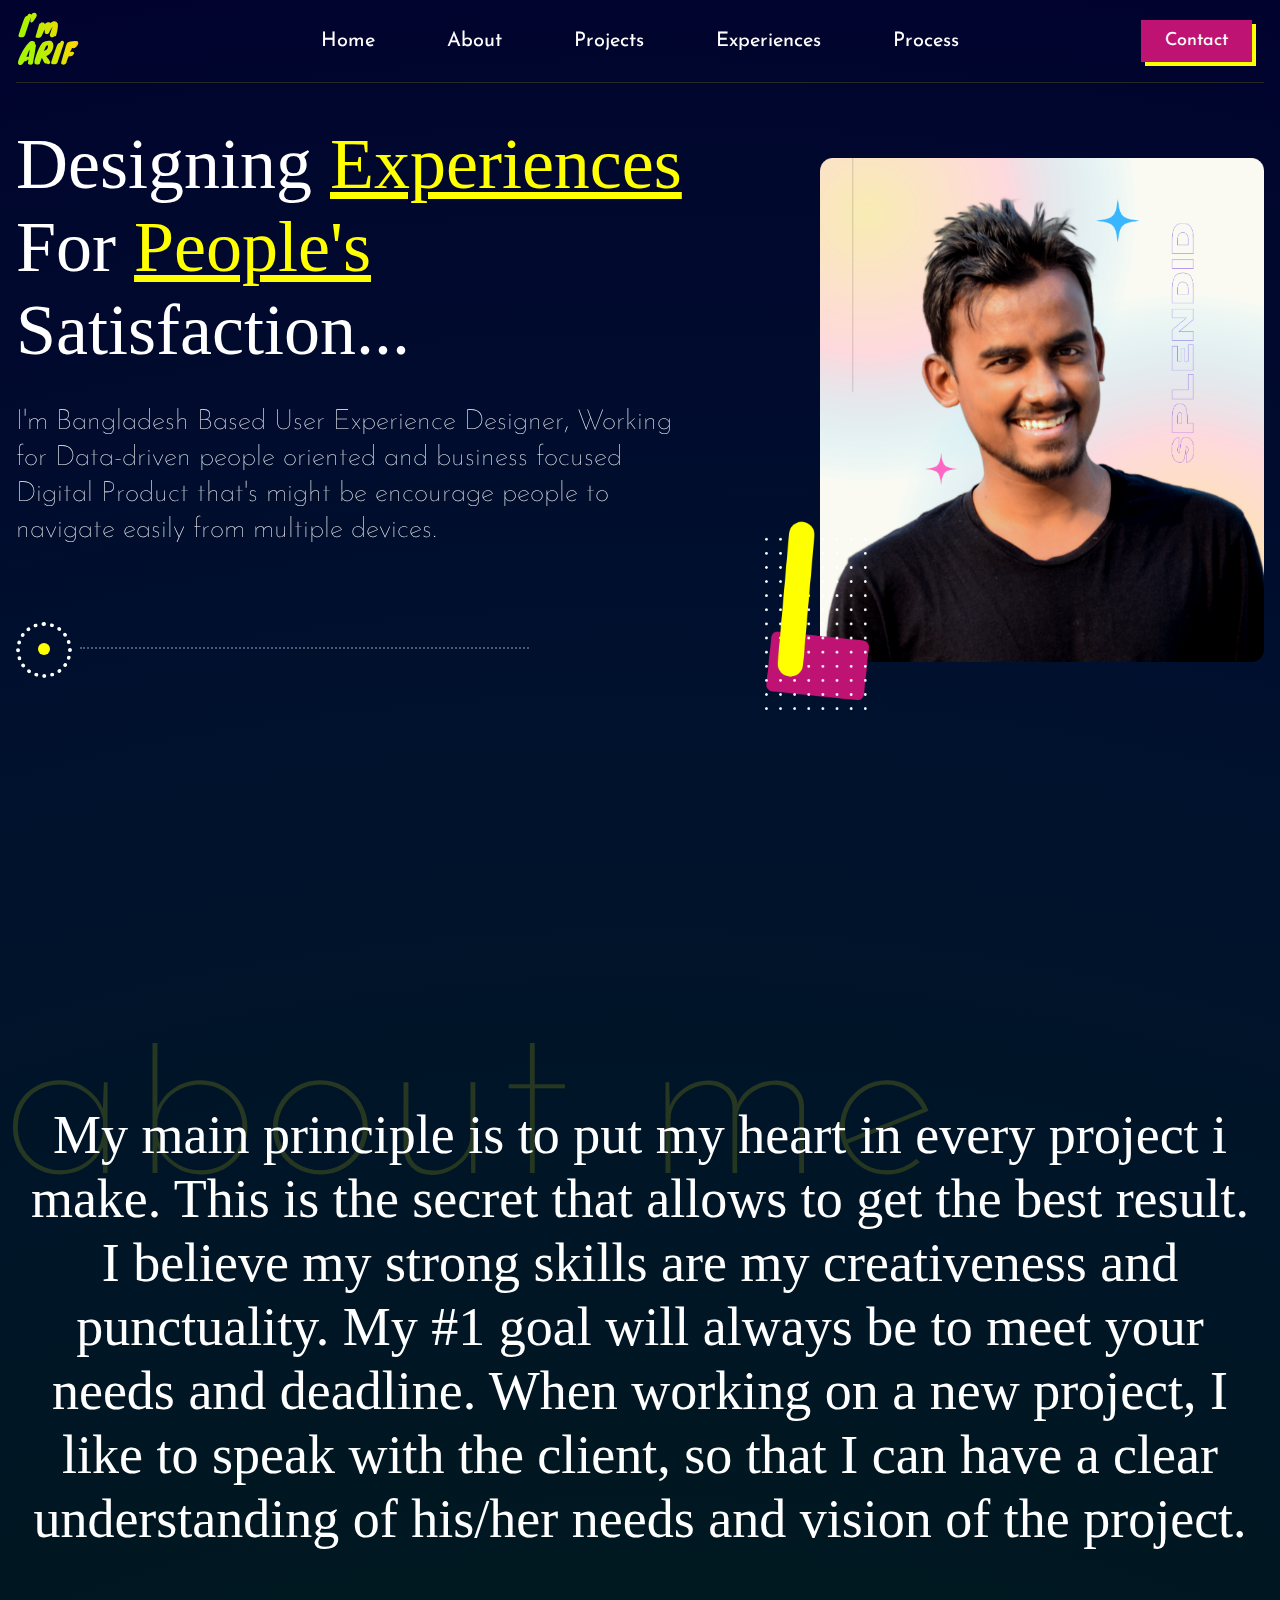
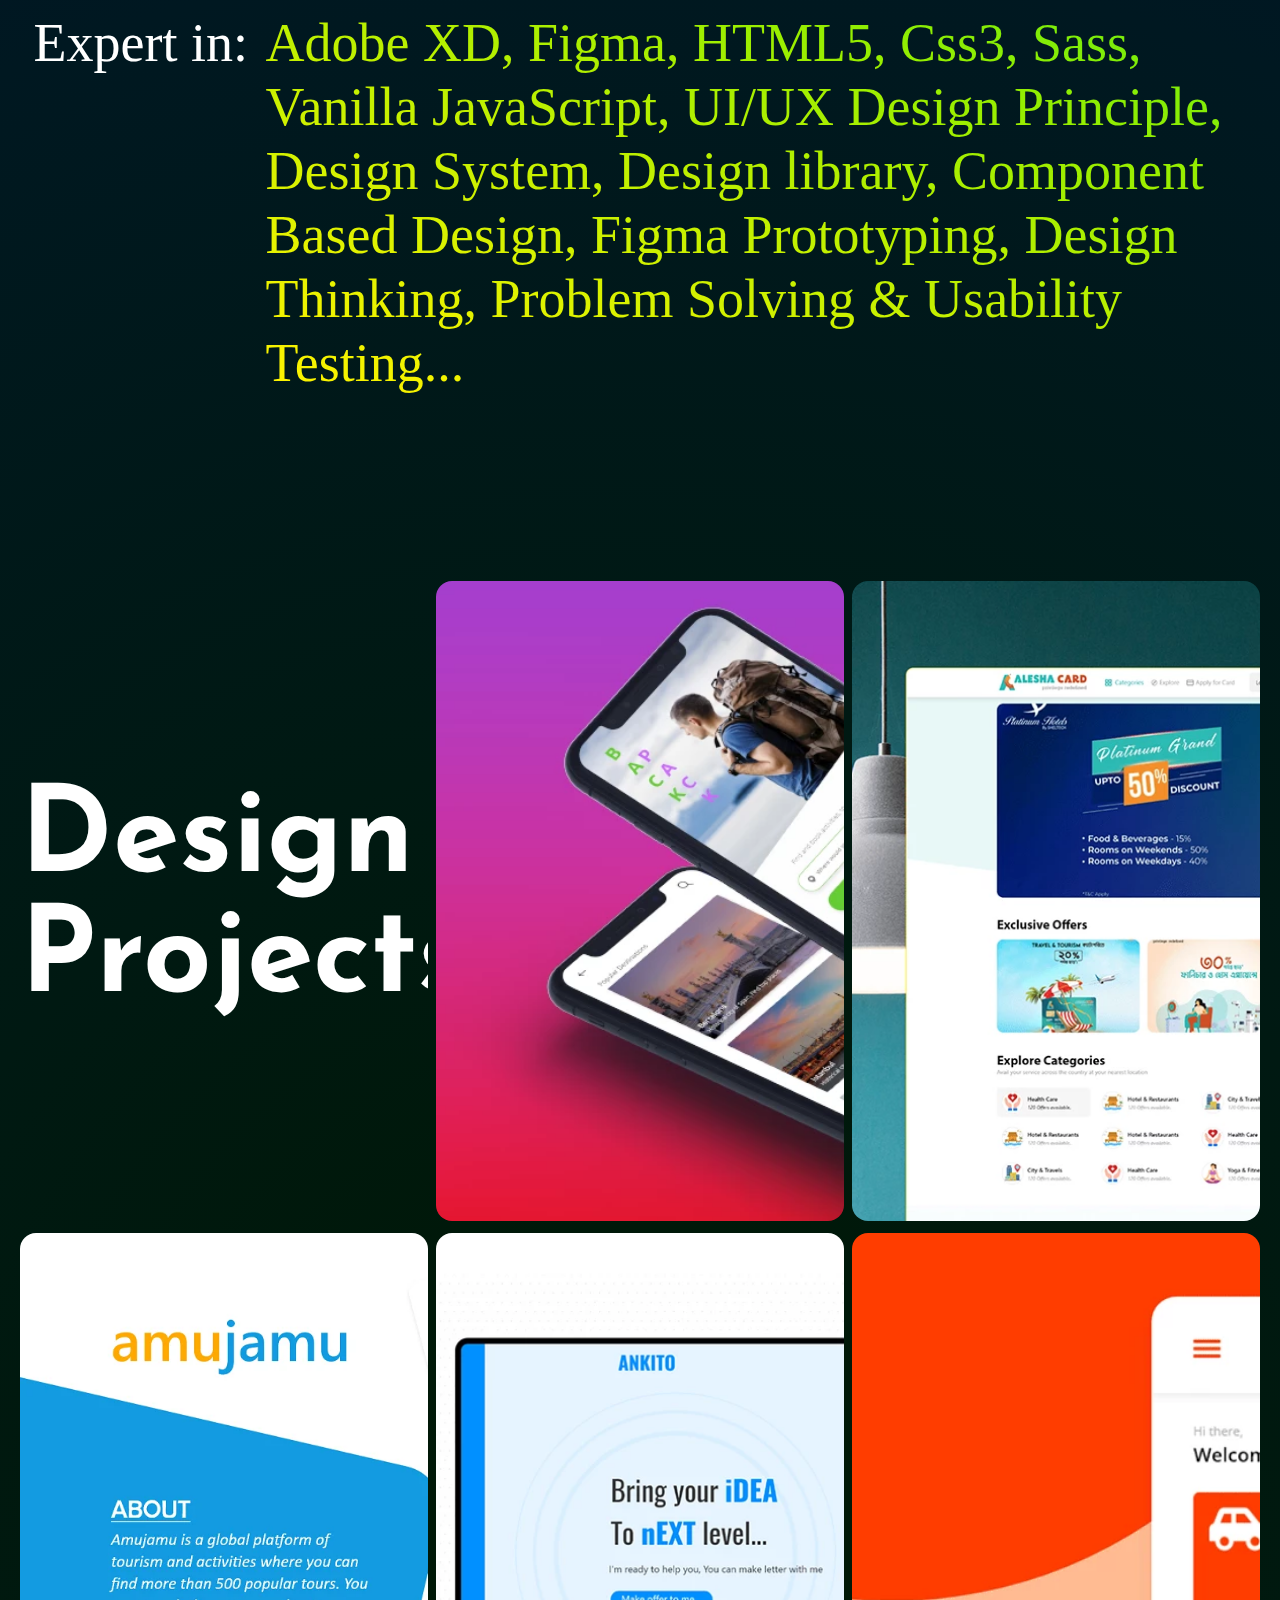
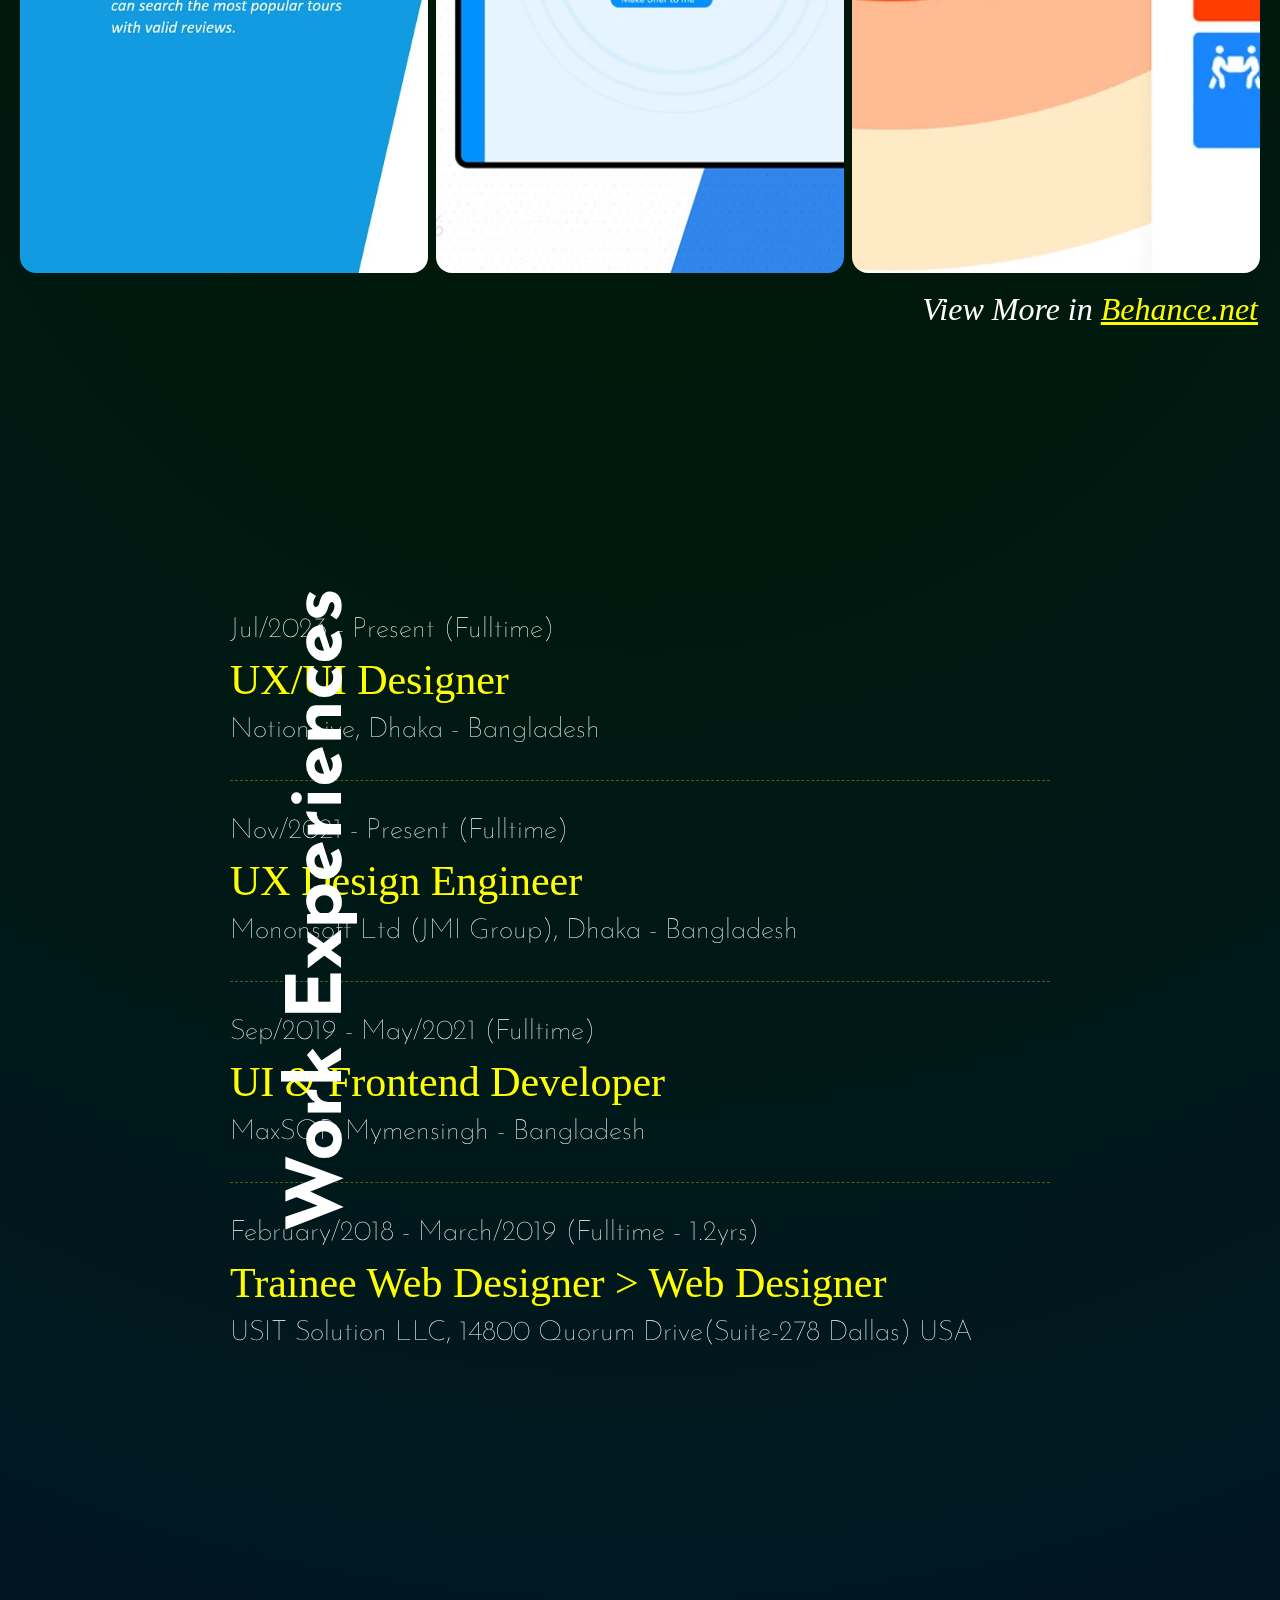
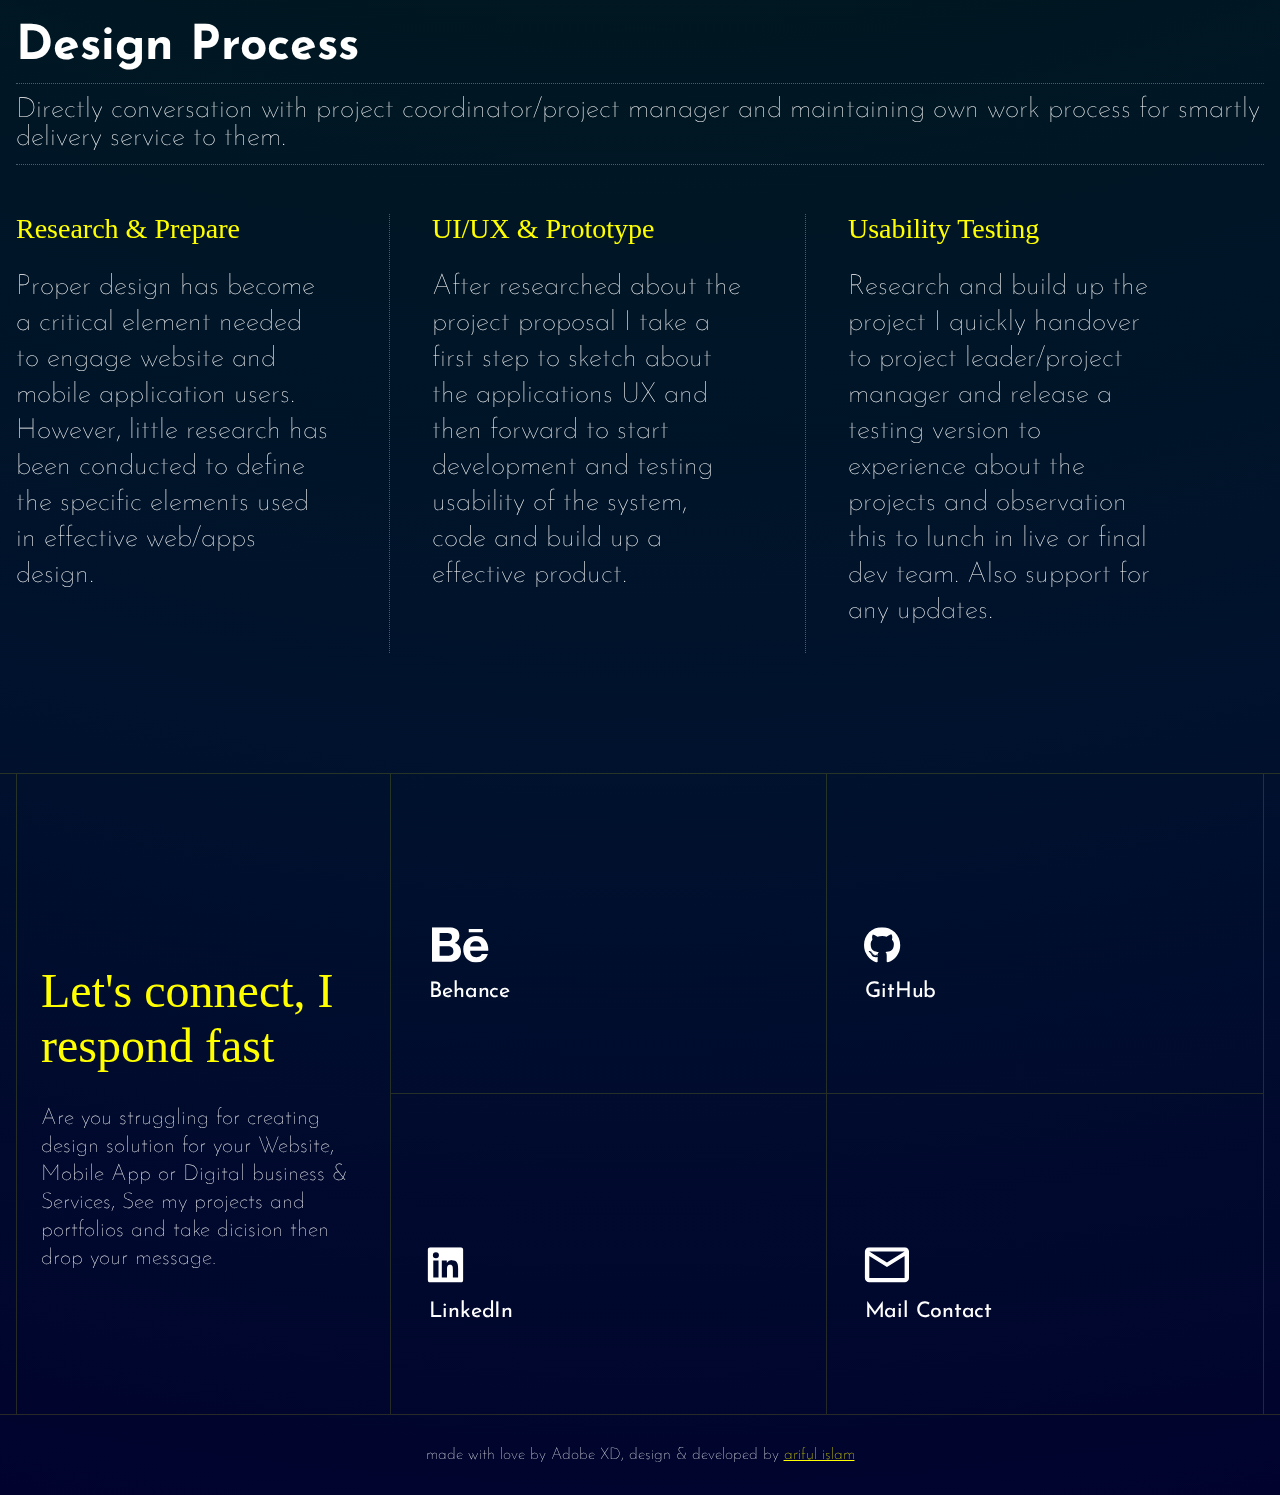
==== index.html @ 9578718d "new theme" ====
<!DOCTYPE html>
<html lang="en">
<head>
    <title>Greetings from ARIF</title>
    <meta charset="utf-8">
    <meta http-equiv="X-UA-Compatible" content="IE=edge">
    <meta name="viewport" content="width=device-width, initial-scale=1, maximum-scale=5">
    <meta name="keywords" content="UI Design, UX Design, Web Design, Mobile App Design, Frontend Development Expert">
    <meta name="description" content="Transforming idea from desing to client side coding for web, Designing user interface for web & mobile platforms...">
    <meta name="author" content="arif">
    <meta name="copyright" content="ariful islam">
    <meta name="robots" content="index, follow">
    <meta name="theme-color" content="#0180FF">
    <link rel="icon" href="images/resources/favicon.png" type="image/x-icon">
    <link rel="stylesheet" type="text/css" href="style.min.css">
    <meta property="og:image" content="images/resources/arif.webp" />
    <meta property="og:image:secure_url" content="images/resources/arif.webp" />
    <meta property="og:image:type" content="image/webp" />
    <meta property="og:image:width" content="420" />
    <meta property="og:image:height" content="280" />
    <meta property="og:image:alt" content="I'm Arif" />
    <script async src="https://pagead2.googlesyndication.com/pagead/js/adsbygoogle.js?client=ca-pub-4115548193411069" crossorigin="anonymous"></script>

	<!-- Google tag (gtag.js) -->
	    <script async src="https://www.googletagmanager.com/gtag/js?id=G-DPRR3GXSES"></script>
	    <script>
	        window.dataLayer = window.dataLayer || [];
	        function gtag(){dataLayer.push(arguments);}
	        gtag('js', new Date());
	        gtag('config', 'G-DPRR3GXSES');
	    </script>

	<!-- Google Tag Manager -->
	    <script>(function(w,d,s,l,i){w[l]=w[l]||[];w[l].push({'gtm.start':
	        new Date().getTime(),event:'gtm.js'});var f=d.getElementsByTagName(s)[0],
	        j=d.createElement(s),dl=l!='dataLayer'?'&l='+l:'';j.async=true;j.src=
	        'https://www.googletagmanager.com/gtm.js?id='+i+dl;f.parentNode.insertBefore(j,f);
	        })(window,document,'script','dataLayer','GTM-K7CHTF3');
	    </script>
	<!-- End Google Tag Manager -->

	<!-- Hotjar Tracking Code for https://ais95.github.io -->
	<script>
	    (function(h,o,t,j,a,r){
	        h.hj=h.hj||function(){(h.hj.q=h.hj.q||[]).push(arguments)};
	        h._hjSettings={hjid:3388368,hjsv:6};
	        a=o.getElementsByTagName('head')[0];
	        r=o.createElement('script');r.async=1;
	        r.src=t+h._hjSettings.hjid+j+h._hjSettings.hjsv;
	        a.appendChild(r);
	    })(window,document,'https://static.hotjar.com/c/hotjar-','.js?sv=');
	</script>

	<!-- Install this snippet AFTER the Hotjar tracking code. -->
	<script>
	var userId = your_user_id || null; // Replace your_user_id with your own if available.
	window.hj('identify', userId, {
	    // Add your own custom attributes here. Some EXAMPLES:
	    // 'Signed up': '2019—06-20Z', // Signup date in ISO-8601 format.
	    // 'Last purchase category': 'Electronics', // Send strings with quotes around them.
	    // 'Total purchases': 15, // Send numbers without quotes.
	    // 'Last purchase date': '2019-06-20Z', // Send dates in ISO-8601 format.
	    // 'Last refund date': null, // Send null when no value exists for a user.
	});
	</script>

	
    	<script src="./dist/smooth-scrollbar.js"></script>

	<script>
	  var Scrollbar = window.Scrollbar;
	  Scrollbar.init(document.querySelector('body'));
	</script>

</head>

<body class="scroll-content">
    <main id="wrapper">
        <!-- Main navigation -->
            <div class="container">
				<nav class="main_nav">
					<div class="row_100">
						<div class="col-20">
							<a href="#" class="logo">
                                <img src="./images/I’m ARIF.svg" alt="I'm Arif">
                            </a>
						</div>
						<div class="col-60">
							<ul class="nav_items">
								<li> <a href="#myHeader">Home</a> </li>
								<li> <a href="#aboutMe">About</a> </li>
								<li> <a href="#myPortfolio">Projects</a> </li>
								<li> <a href="#myExperiences">Experiences</a> </li>
                                <li> <a href="#myDesignProcess">Process</a> </li>                           
							</ul>
						</div>
						<div class="col-20">
                            <div class="hire_me_btn">
                                <a href="mailto:someone@example.com">Contact</a>
                            </div>
                        </div>
					</div>
				</nav>
            </div>
        






        <!-- Main index header -->
        <header class="header" id="myHeader">
            <div class="container">
                <div class="row_100">
                    <div class="col-60">
                        <div class="header-content">
                            <div>
                                <h1 class="heading_text"> Designing <span class="hl_text">Experiences</span> <br> For <span class="hl_text">People's</span> Satisfaction...</h1>
                                <p class="subheading_text">I'm Bangladesh Based User Experience Designer,  Working for 
									Data-driven people oriented and business focused Digital Product that's might  be encourage people to navigate easily from multiple devices.
								</p>

								<div class="raw_shape"> <span></span> </div>
                            </div>
                        </div>
                    </div>
                    <div class="col-40">
						<div class="header-image">
							<img src="./images/brand-cover.png" alt="Brand Cover">
						</div>
                    </div>
                </div>
            </div>             
        </header>






        <!-- About section -->
        <section class="about" id="aboutMe">
            <div class="container">
                <h1 class="about_heading">about me</h1>
                <p class="about_me_typo">
					My main principle is to put my heart in every project i make. This is the secret that allows to get the best result. I believe my strong skills are my creativeness and punctuality. My #1 goal will always be to meet your needs and deadline. When working on a new project, I like to speak with the client, so that I can have a clear understanding of his/her needs and vision of the project.
                </p>
				<div class="row_100">
					<div class="col-20">
						<p class="about_me_typo"> Expert in: </p>
					</div>
					<div class="col-80">
						<p class="about_me_typo">
							<span class="skills">Adobe XD, Figma, HTML5, Css3, Sass, Vanilla JavaScript, UI/UX Design Principle, Design System, Design library, Component Based Design, Figma Prototyping, Design Thinking, Problem Solving & Usability Testing...</span>
						</p>
					</div>
				</div>         
            </div>
        </section>






        <!-- Projects listing -->
        <section class="projects" id="myPortfolio">
            <div class="container">
				<div class="row_100">
					<div class="col-33">
						<div class="project_block">
							<div class="area_title">
								<h1>Design Projects</h1>
							</div>
						</div>
					</div>					
					<div class="col-33">
						<div class="project_block">
							<img class="project_cover" src="./images/case_study/1.webp" alt="1">
							<div class="text_overlay">
								<h6 class="project_title">Students Ph.D. Research Appointment System for Pennsylvania University</h6>
                                <p class="use_case">
                                    -Android Platform -Figma -Photoshop -UI Kit
                                </p>
								<a class="project_link" href="#">View Case Study <span></span> </a>
							</div>
						</div>
					</div>					
					<div class="col-33">
						<div class="project_block">
							<img class="project_cover" src="./images/case_study/2.webp" alt="2">
							<div class="text_overlay">
								<h6 class="project_title">Students Ph.D. Research Appointment System for Pennsylvania University</h6>
								<a class="project_link" href="#">View Case Study <span></span> </a>
							</div>
						</div>
					</div>
				</div>
				<div class="row_100">
					<div class="col-33">
						<div class="project_block">
							<img class="project_cover" src="./images/case_study/3.webp" alt="3">
							<div class="text_overlay">
								<h6 class="project_title">Students Ph.D. Research Appointment System for Pennsylvania University</h6>
								<a class="project_link" href="#">View Case Study <span></span> </a>
							</div>
						</div>
					</div>
					<div class="col-33">
						<div class="project_block">
							<img class="project_cover" src="./images/case_study/4.webp" alt="4">
							<div class="text_overlay">
								<h6 class="project_title">Students Ph.D. Research Appointment System for Pennsylvania University</h6>
								<a class="project_link" href="#">View Case Study <span></span> </a>
							</div>
						</div>
					</div>
					<div class="col-33">
						<div class="project_block">
							<img class="project_cover" src="./images/case_study/5.webp" alt="5">
							<div class="text_overlay">
								<h6 class="project_title">Students Ph.D. Research Appointment System for Pennsylvania University</h6>
								<a class="project_link" href="#">View Case Study <span></span> </a>
							</div>
						</div>
					</div>
				</div>
            </div>
            <div class="container">
                <a class="external_link" href="" target="_blank">View More in <span>Behance.net</span></a>
            </div>
        </section>






        <!-- Experiences -->
        <section class="work_experiences" id="myExperiences">
            <div class="container">
                <div class="row_100">
                    <div class="col-100">
                        <div class="experience_card">                        
                            <h1 class="exp_title">Work Experiences</h1>
                            <div class="item">
                                <p class="duration">Jul/2023 - Present (Fulltime)</p>
                                <h3 class="title">UX/UI Designer</h3>
                                <p class="label">Notionhive, Dhaka - Bangladesh</p>
                            </div>                            
                            <div class="item">
                                <p class="duration">Nov/2021 - Present (Fulltime)</p>
                                <h3 class="title">UX Design Engineer</h3>
                                <p class="label">Mononsoft Ltd (JMI Group), Dhaka - Bangladesh</p>
                            </div>                            
                            <div class="item">
                                <p class="duration">Sep/2019 - May/2021 (Fulltime)</p>
                                <h3 class="title">UI & Frontend Developer</h3>
                                <p class="label">MaxSOP, Mymensingh - Bangladesh</p>
                            </div>                            
                            <div class="item">
                                <p class="duration">February/2018 - March/2019 (Fulltime - 1.2yrs)</p>
                                <h3 class="title">Trainee Web Designer > Web Designer</h3>
                                <p class="label">USIT Solution LLC, 14800 Quorum Drive(Suite-278 Dallas) USA</p>
                            </div>
										
                        </div>
                    </div>
                </div>                
            </div>
        </section>






        <!-- Design & Work Process -->
        <section class="design_process" id="myDesignProcess">
            <div class="container">
                <div class="glass_backg">
                    <div class="heading_row"> 
                        <h1 class="title">Design Process</h1>
                        <p class="text_info">Directly conversation with project coordinator/project manager and maintaining own work process for smartly delivery service to them.</p>
                    </div>
                    <div class="row_100">
                        <div class="col-33">
                            <h2 class="process_type">Research & Prepare</h2>
                            <p class="process_brief">
                                Proper design has become a critical element needed to engage website and mobile application users. However, little research has been conducted to define the specific elements used in effective web/apps design.
                            </p>
                        </div>                    
                        
                        <div class="col-33">
                            <h2 class="process_type">UI/UX & Prototype</h2>
                            <p class="process_brief">
                                After researched about the project proposal I take a first step to sketch about the applications UX and then forward to start development and testing usability of the system, code and build up a effective product.
                            </p>
                        </div>                    
                        
                        <div class="col-33">
                            <h2 class="process_type">Usability Testing</h2>
                            <p class="process_brief">
                                Research and build up the project I quickly handover to project leader/project manager and release a testing version to experience about the projects and observation this to lunch in live or final dev team. Also support for any updates.
                            </p>
                        </div>
                    </div>
                </div>

            </div>
        </section>
        
        


        <!-- Main footer -->


        <footer class="main_footer" id="Contact">
            <div class="container">
                <div class="row_100">
                    <div class="col-30">
                        <div class="content_contact">
                            <div class="text_content">
                                <h1 class="title_txt">Let's connect, I respond fast</h1>
                                <p class="info_txt">Are you struggling for creating design solution for your Website, Mobile App or Digital business & Services, See my projects and portfolios and take dicision then drop your message. </p>
                            </div>
                        </div>
                    </div>
                    <div class="col-70">
                        <div class="social-content">
                            <div class="nav"> 
                                <a target="_blank" class="abc" href="https://www.behance.net/mr-arif">
                                    <span class="imp_text">14 Projects</span>
                                    <svg xmlns="http://www.w3.org/2000/svg" width="80.282" height="50.33" viewBox="0 0 80.282 50.33">
                                        <path id="Icon_awesome-behance" data-name="Icon awesome-behance" d="M32.336,27.853c4.432-2.119,6.746-5.324,6.746-10.314C39.082,7.7,31.751,5.3,23.29,5.3H0V54.7H23.945c8.976,0,17.408-4.307,17.408-14.342,0-6.2-2.941-10.788-9.018-12.5ZM10.858,13.734H21.046c3.917,0,7.443,1.1,7.443,5.645,0,4.2-2.746,5.882-6.621,5.882H10.858V13.734Zm11.61,32.573H10.858V32.7H22.691c4.781,0,7.805,1.993,7.805,7.053,0,4.99-3.61,6.551-8.028,6.551ZM72.435,12.758H52.407V7.894H72.435v4.864Zm7.847,24.573c0-10.579-6.188-19.4-17.408-19.4-10.9,0-18.3,8.2-18.3,18.928,0,11.136,7.011,18.774,18.3,18.774,8.544,0,14.077-3.847,16.739-12.028H70.944c-.934,3.052-4.781,4.669-7.763,4.669-5.756,0-8.781-3.373-8.781-9.1H80.2C80.241,38.585,80.282,37.958,80.282,37.331ZM54.414,32.982c.321-4.7,3.443-7.638,8.154-7.638,4.934,0,7.415,2.9,7.833,7.638Z" transform="translate(0 -5.302)" fill="#fff"/>
                                    </svg>                                      
                                    <span>Behance</span>
                                </a> 
                            </div>
                            <div class="nav"> 
                                <a target="_blank" href="https://github.com/ais95">
                                    <span class="imp_text">25 Repositories</span>
                                    <svg xmlns="http://www.w3.org/2000/svg" width="51.619" height="50.33" viewBox="0 0 51.619 50.33">
                                        <path id="Icon_awesome-github" data-name="Icon awesome-github" d="M17.265,41.088c0,.208-.239.375-.541.375-.343.031-.583-.135-.583-.375,0-.208.239-.375.541-.375C16.995,40.682,17.265,40.848,17.265,41.088Zm-3.237-.468c-.073.208.135.448.448.51a.488.488,0,0,0,.645-.208c.062-.208-.135-.448-.448-.541A.534.534,0,0,0,14.029,40.619Zm4.6-.177c-.3.073-.51.271-.479.51.031.208.3.343.614.271s.51-.271.479-.479S18.931,40.411,18.629,40.443ZM25.477.563C11.042.563,0,11.521,0,25.956A26.092,26.092,0,0,0,17.64,50.85c1.332.239,1.8-.583,1.8-1.259,0-.645-.031-4.2-.031-6.39,0,0-7.285,1.561-8.815-3.1,0,0-1.186-3.028-2.893-3.809,0,0-2.383-1.634.167-1.6a5.493,5.493,0,0,1,4.017,2.685c2.279,4.017,6.1,2.862,7.587,2.175a5.784,5.784,0,0,1,1.665-3.507C15.319,35.4,9.45,34.552,9.45,24.54a7.887,7.887,0,0,1,2.456-6.13,9.833,9.833,0,0,1,.271-7.066c2.175-.676,7.181,2.81,7.181,2.81a24.586,24.586,0,0,1,13.071,0s5.006-3.5,7.181-2.81a9.828,9.828,0,0,1,.271,7.066c1.665,1.842,2.685,3.278,2.685,6.13,0,10.043-6.13,10.844-11.947,11.5a6.155,6.155,0,0,1,1.769,4.829c0,3.507-.031,7.847-.031,8.7,0,.676.479,1.5,1.8,1.259A25.851,25.851,0,0,0,51.619,25.956C51.619,11.521,39.911.563,25.477.563ZM10.116,36.457c-.135.1-.1.343.073.541.167.167.406.239.541.1.135-.1.1-.343-.073-.541C10.49,36.394,10.251,36.321,10.116,36.457Zm-1.124-.843c-.073.135.031.3.239.406a.31.31,0,0,0,.448-.073c.073-.135-.031-.3-.239-.406C9.231,35.478,9.065,35.51,8.992,35.614Zm3.372,3.7c-.167.135-.1.448.135.645.239.239.541.271.676.1.135-.135.073-.448-.135-.645C12.811,39.183,12.5,39.152,12.364,39.319Zm-1.186-1.53c-.167.1-.167.375,0,.614s.448.343.583.239a.475.475,0,0,0,0-.645C11.614,37.758,11.344,37.653,11.177,37.789Z" transform="translate(0 -0.563)" fill="#fff"/>
                                    </svg>   
                                    <span>GitHub</span>                                   
                                </a> 
                            </div>
                            <div class="nav"> 
                                <a target="_blank" href="https://www.linkedin.com/in/mr-arif/">
                                    <span class="imp_text">1k+ Followers</span>
                                    <svg xmlns="http://www.w3.org/2000/svg" width="50.33" height="50.33" viewBox="0 0 50.33 50.33">
                                        <path id="Icon_awesome-linkedin" data-name="Icon awesome-linkedin" d="M46.735,2.25H3.584A3.61,3.61,0,0,0,0,5.879V48.951A3.61,3.61,0,0,0,3.584,52.58H46.735a3.62,3.62,0,0,0,3.595-3.629V5.879A3.62,3.62,0,0,0,46.735,2.25ZM15.211,45.39H7.752V21.371h7.471V45.39Zm-3.73-27.3a4.325,4.325,0,1,1,4.325-4.325,4.327,4.327,0,0,1-4.325,4.325Zm31.692,27.3h-7.46V33.706c0-2.786-.056-6.37-3.876-6.37-3.887,0-4.482,3.033-4.482,6.168V45.39H19.9V21.371h7.156v3.28h.1a7.857,7.857,0,0,1,7.066-3.876c7.549,0,8.954,4.977,8.954,11.448Z" transform="translate(0 -2.25)" fill="#fff"/>
                                    </svg>                                      
                                    <span>LinkedIn</span>
                                </a> 
                            </div>
                            <div class="nav">
                                <a target="_blank" href="mailto:arifalislam642@gmail.com">
                                    <span class="imp_text">First Response</span>
                                    <svg xmlns="http://www.w3.org/2000/svg" width="61.456" height="49.165" viewBox="0 0 61.456 49.165">
                                        <path id="Icon_material-mail-outline" data-name="Icon material-mail-outline" d="M58.311,6H9.146a6.137,6.137,0,0,0-6.115,6.146L3,49.019a6.164,6.164,0,0,0,6.146,6.146H58.311a6.164,6.164,0,0,0,6.146-6.146V12.146A6.164,6.164,0,0,0,58.311,6Zm0,43.019H9.146V18.291L33.728,33.655,58.311,18.291ZM33.728,27.51,9.146,12.146H58.311Z" transform="translate(-3 -6)" fill="#fff"/>
                                    </svg>    
                                    <span>Mail Contact</span>                                
                                </a>
                            </div>
                        </div>
                    </div>
                </div>
            </div>
        </footer>

        <div class="copyright_text">
            <p class="text_label"> made with love by Adobe XD, design & developed by <a href="https://github.com/ais95/ais95.github.io">ariful islam</a>  </p>
        </div>
    </main>

    <div class="section_el">
        <svg class="header_el" viewBox="0 0 780.987 501.865">
            <g id="Group_4" data-name="Group 4" transform="translate(-187.013 -171.635)" opacity="0.75">
              <path id="Path_2" data-name="Path 2" d="M873.826,1105.58c-1.181,14.172-51.853,31-51.853,31s7.086,134.633,31.887,136.995,197.225-1.181,223.207-9.448,157.878-33.028,162.6-57.829,89.811-88.679,80.363-85.136-130.408-61.3-149.3-89.639-255.447,28.6-255.447,28.6Z" transform="matrix(0.999, -0.035, 0.035, 0.999, -396.431, -579.363)" fill="#ff2eff"/>
              <path id="Path_3" data-name="Path 3" d="M900.455,986.583c-1.308,15.7-78.481,149.114-78.481,149.114s7.848,149.115,35.317,151.731,218.44-1.308,247.216-10.464,107.258-68.017,112.49-95.486,26.16-146.5,15.7-142.574-224.318-71.153-245.247-102.545-86.991,29.3-86.991,29.3Z" transform="translate(-13.521 -1016.207) rotate(25)" fill="#16ff16"/>
            </g>
        </svg>            
    </div>








    <!-- Modal Elements Fixed -->
    <!-- <div class="sidepanle_data">
        <div class="header">
            
        </div>
    </div> -->

</body>
</html>
---- style.min.css ----
@import"https://fonts.googleapis.com/css2?family=Josefin+Sans:wght@200;300;400;600&display=swap";::-webkit-scrollbar{width:2px;background-color:#005868}::-webkit-scrollbar-track{box-shadow:inset 0 0 5px rgba(0,0,0,0)}::-webkit-scrollbar-thumb{background:#ff0}*{padding:0;margin:0}body #wrapper .container .row_100 .col-100,body #wrapper .container .row_100 .col-90,body #wrapper .container .row_100 .col-80,body #wrapper .container .row_100 .col-70,body #wrapper .container .row_100 .col-60,body #wrapper .container .row_100 .col-50,body #wrapper .container .row_100 .col-40,body #wrapper .container .row_100 .col-33,body #wrapper .container .row_100 .col-30,body #wrapper .container .row_100 .col-20,body #wrapper .container .row_100 .col-10{padding:0;box-sizing:border-box;overflow:hidden;width:100%}body{font-family:serif}body #wrapper{min-height:100vh;position:relative;backdrop-filter:blur(35px);background-image:radial-gradient(circle, #001803, #001912, #001821, #00122d, #01032e);z-index:1}body #wrapper .container{width:100%;max-width:1600px;padding-left:16px;padding-right:16px;box-sizing:border-box;overflow:hidden;margin:0 auto}body #wrapper .container .row_100{width:100%;height:auto;overflow:hidden;box-sizing:border-box;display:flex}body #wrapper .container .row_100 .col-10{max-width:10%}body #wrapper .container .row_100 .col-20{max-width:20%}body #wrapper .container .row_100 .col-30{max-width:30%}body #wrapper .container .row_100 .col-33{max-width:33.333%}body #wrapper .container .row_100 .col-40{max-width:40%}body #wrapper .container .row_100 .col-50{max-width:50%}body #wrapper .container .row_100 .col-60{max-width:60%}body #wrapper .container .row_100 .col-70{max-width:70%}body #wrapper .container .row_100 .col-80{max-width:80%}body #wrapper .container .row_100 .col-90{max-width:90%}body #wrapper .container .row_100 .col-100{max-width:100%}body #wrapper section{height:auto;height:auto;box-sizing:border-box;overflow:hidden}body #wrapper .main_nav{width:100%;padding:12px 0;border-bottom:1px solid rgba(255,255,0,.15)}body #wrapper .main_nav .logo{overflow:hidden}body #wrapper .main_nav .nav_items{padding:0;margin:0;height:100%;display:flex;align-items:center;justify-content:center}body #wrapper .main_nav .nav_items li{display:inline-block;margin:0 12px;padding:16px}body #wrapper .main_nav .nav_items li a{color:#fff;position:relative;text-decoration:none;padding:4px 8px;font-size:20px;font-weight:400;font-family:"Josefin Sans",sans-serif;transition:ease .3s}body #wrapper .main_nav .nav_items li a:hover{color:#ff0}body #wrapper .main_nav .nav_items li a:hover::after{content:"";position:absolute;top:-4px;right:-4px;width:8px;height:8px;border-radius:50%;background-color:#ff0}body #wrapper .main_nav .hire_me_btn{display:flex;width:100%;align-items:center;height:100%;justify-content:end}body #wrapper .main_nav .hire_me_btn a{display:block;color:#fff;font-size:18px;font-family:"Josefin Sans",sans-serif;text-decoration:none;font-weight:400;background-color:#bf1374;padding:12px 24px;position:relative;margin-right:12px}body #wrapper .main_nav .hire_me_btn a::after{position:absolute;content:"";width:100%;height:100%;left:0;top:0;margin-left:4px;margin-top:4px;background-color:#ff0;z-index:-1;transition:ease .3s}body #wrapper .main_nav .hire_me_btn a:hover::after{margin-left:8px;margin-top:8px}body #wrapper .header{position:relative;min-height:100vh;display:flex}body #wrapper .header .header-content{width:100%;height:100%;display:flex;align-items:center}body #wrapper .header .header-content .heading_text{font-size:72px;font-family:inherit;font-weight:lighter;color:#fff}body #wrapper .header .header-content .heading_text .hl_text{color:#ff0;text-decoration:underline}body #wrapper .header .header-content .subheading_text{font-size:28px;font-weight:lighter;font-family:"Josefin Sans",sans-serif;color:#fff;line-height:36px;padding-right:10%;margin:32px 0}body #wrapper .header .header-content .raw_shape{width:100%;height:48px;margin:10% 0;position:relative}body #wrapper .header .header-content .raw_shape span{position:absolute;width:12px;height:12px;top:50%;left:25px;margin-top:-3px;margin-left:-3px;border-radius:50%;background-color:#ff0}body #wrapper .header .header-content .raw_shape::after{content:"";position:absolute;left:0;width:48px;height:48px;border:4px dotted #fff;border-radius:50%;animation:spinInfinite 3s infinite linear forwards;transform:rotate(360)}body #wrapper .header .header-content .raw_shape::before{content:"";position:absolute;left:64px;top:50%;border-bottom:2px dotted #fff;width:60%;margin-top:1px;opacity:.3}@keyframes spinInfinite{from{transform:rotate(0deg)}to{transform:rotate(360deg)}}body #wrapper .header .header-image{width:100%;padding:15% 0;transition:ease .3s}body #wrapper .header .header-image img{width:100%;height:auto;display:block}body #wrapper .header .header-image:hover{transform:scale(0.95) skew(-0.01turn, 5deg);user-select:none}body #wrapper .about{padding:60px 0}body #wrapper .about .container{position:relative}body #wrapper .about .container .about_heading{font-size:240px;font-family:"Josefin Sans",sans-serif;font-weight:lighter;line-height:180px;color:rgba(255,255,0,.15);position:absolute;top:-20px;left:0;z-index:-9}body #wrapper .about .about_me_typo{font-size:54px;font-weight:lighter;color:#fff;font-family:serif;text-align:center;line-height:64px;margin:0 auto;padding-top:60px;max-width:1290px}body #wrapper .about .about_me_typo .skills{display:block;text-align:left;color:#ff0;text-decoration:underline;background-image:linear-gradient(to right top, #fff300, #dff200, #bdf000, #96ee00, #67eb12);background-clip:text;-webkit-background-clip:text;text-fill-color:rgba(0,0,0,0);-webkit-text-fill-color:rgba(0,0,0,0)}body #wrapper .projects{padding:120px 0}body #wrapper .projects .project_block{width:98%;height:640px;margin:6px auto;box-sizing:border-box;overflow:hidden;position:relative;border-radius:16px}body #wrapper .projects .project_block .area_title{height:100%;overflow:hidden;display:flex;align-items:center}body #wrapper .projects .project_block .area_title h1{margin:0;font-size:120px;font-weight:bold;font-family:"Josefin Sans",sans-serif;color:#fff}body #wrapper .projects .project_block .project_cover{display:block;object-fit:cover;object-position:left bottom;width:100%;height:100%;transition:ease .5s}body #wrapper .projects .project_block .text_overlay{position:absolute;left:0;bottom:0;width:100%;height:auto;z-index:9;box-sizing:border-box;padding:24px;transform:translateY(100%);transition:ease .7s}body #wrapper .projects .project_block .text_overlay .project_title{font-size:28px;font-weight:lighter;color:#fff;margin:12px 0}body #wrapper .projects .project_block .text_overlay .use_case{font-size:16px;color:#fff;font-family:"Josefin Sans",sans-serif;font-weight:lighter}body #wrapper .projects .project_block .text_overlay .project_link{color:#ff0;font-size:42px;font-weight:lighter;text-decoration:none;display:block;margin:24px 0;position:relative}body #wrapper .projects .project_block .text_overlay .project_link span{position:absolute;width:24px;height:1px;background-color:#ff0;top:50%;right:0;transition:ease .3s}body #wrapper .projects .project_block .text_overlay .project_link:hover span{width:48px}body #wrapper .projects .project_block:hover .project_cover{filter:blur(70px) opacity(0.5);object-position:center}body #wrapper .projects .project_block:hover .text_overlay{transform:translateY(0)}body #wrapper .projects .external_link{display:block;text-align:right;padding:12px 6px;font-size:32px;font-family:serif;font-style:italic;text-decoration:none;color:#fff;transition:ease .3s}body #wrapper .projects .external_link span{text-decoration:underline;color:#ff0}body #wrapper .projects .external_link:hover{padding-right:0px}body #wrapper .design_process{padding:120px 0;display:flex;align-items:center}body #wrapper .design_process .container .glass_backg .heading_row{display:block;width:100%}body #wrapper .design_process .container .glass_backg .heading_row .title{font-size:48px;color:#fff;font-family:"Josefin Sans",sans-serif;margin:12px 0;display:block;width:100%}body #wrapper .design_process .container .glass_backg .heading_row .text_info{display:block;width:100%;font-size:28px;font-family:"Josefin Sans",sans-serif;color:#fff;font-weight:lighter;border:1px dotted rgba(255,255,255,.3);margin:0;padding:12px 0;border-left:0;border-right:0}body #wrapper .design_process .container .glass_backg .col-33{position:relative}body #wrapper .design_process .container .glass_backg .col-33:after{position:absolute;content:"";right:10%;width:2px;top:10%;bottom:0%;border-right:1px dotted rgba(255,255,255,.3)}body #wrapper .design_process .container .glass_backg .col-33:nth-last-child(1):after{display:none}body #wrapper .design_process .container .glass_backg .col-33 .process_type{margin:24px 0;margin-top:48px;font-size:28px;font-weight:lighter;font-family:serif;color:#ff0}body #wrapper .design_process .container .glass_backg .col-33 .process_brief{margin:0;display:block;padding-right:25%;font-size:28px;line-height:36px;font-family:"Josefin Sans",sans-serif;font-weight:lighter;color:#fff;padding-bottom:24px}body #wrapper .work_experiences{position:relative}body #wrapper .work_experiences .exp_title{font-size:76px;font-family:"Josefin Sans",sans-serif;color:#fff;display:block;position:absolute;transform:rotate(-90deg);top:40%;left:0}body #wrapper .work_experiences .experience_card{width:100%;max-width:820px;margin:120px auto}body #wrapper .work_experiences .experience_card .item{margin:0 auto;padding-top:24px;border-bottom:1px dashed rgba(255,255,0,.3);transition:ease .3s}body #wrapper .work_experiences .experience_card .item:nth-last-child(1){border-bottom:none}body #wrapper .work_experiences .experience_card .item .duration{font-family:"Josefin Sans",sans-serif;font-size:28px;font-weight:lighter;color:#fff;margin:12px 0}body #wrapper .work_experiences .experience_card .item .title{margin:12px 0;font-size:42px;font-family:serif;font-weight:lighter;color:#ff0}body #wrapper .work_experiences .experience_card .item .label{margin:0;color:#fff;font-family:"Josefin Sans",sans-serif;font-size:28px;font-weight:lighter;margin:12px 0;padding-bottom:24px}body #wrapper .work_experiences .experience_card .item:hover{transform:translate(10px, -10px);user-select:none}body #wrapper .main_footer{border:1px solid rgba(255,255,0,.15);border-left:0;border-right:0}body #wrapper .main_footer .content_contact{height:100%;border-left:1px solid rgba(255,255,0,.15);display:flex;align-items:center;padding:24px}body #wrapper .main_footer .content_contact .title_txt{font-size:48px;color:#ff0;font-weight:lighter;margin-bottom:32px}body #wrapper .main_footer .content_contact .info_txt{font-size:22px;line-height:28px;color:#fff;font-family:"Josefin Sans",sans-serif;font-weight:lighter}body #wrapper .main_footer .social-content{border-left:1px solid rgba(255,255,0,.15);border-right:1px solid rgba(255,255,0,.15);height:100%;display:flex;flex-wrap:wrap}body #wrapper .main_footer .social-content .nav{width:50%;height:320px;border:1px solid rgba(255,255,0,.15);box-sizing:border-box;padding:2px}body #wrapper .main_footer .social-content .nav:nth-child(1){border-left:0;border-top:0}body #wrapper .main_footer .social-content .nav:nth-child(1) a:hover svg>path{fill:#10f !important}body #wrapper .main_footer .social-content .nav:nth-child(1) a:hover span{color:#10f}body #wrapper .main_footer .social-content .nav:nth-child(2){border-left:0;border-top:0;border-right:0}body #wrapper .main_footer .social-content .nav:nth-child(2) a:hover svg>path{fill:#000}body #wrapper .main_footer .social-content .nav:nth-child(2) a:hover span{color:#000}body #wrapper .main_footer .social-content .nav:nth-child(3){border-left:0;border-top:0;border-bottom:0}body #wrapper .main_footer .social-content .nav:nth-child(3) a:hover svg>path{fill:#0a66c2}body #wrapper .main_footer .social-content .nav:nth-child(3) a:hover span{color:#0a66c2}body #wrapper .main_footer .social-content .nav:nth-child(4){border-left:0;border-right:0;border-top:0;border-bottom:0}body #wrapper .main_footer .social-content .nav:nth-child(4) a:hover svg>path{fill:#bf1374}body #wrapper .main_footer .social-content .nav:nth-child(4) a:hover span{color:#bf1374}body #wrapper .main_footer .social-content .nav a{display:block;width:100%;height:100%;padding:24px;box-sizing:border-box;transform:scale(0.98);transition:ease .3s;padding-top:35%;font-size:22px;font-family:"Josefin Sans",sans-serif;text-decoration:none;color:#fff;position:relative}body #wrapper .main_footer .social-content .nav a svg{height:36px}body #wrapper .main_footer .social-content .nav a span{display:block;padding-left:8px;margin-top:12px}body #wrapper .main_footer .social-content .nav a .imp_text{position:absolute;font-size:28px;font-family:serif;top:12px;right:12px;color:#bf1374;opacity:0}body #wrapper .main_footer .social-content .nav a:hover{transform:scale(1);background-color:rgba(255,255,255,.35)}body #wrapper .main_footer .social-content .nav a:hover span{color:#bf1374;opacity:1}body #wrapper .copyright_text{width:100%;display:block}body #wrapper .copyright_text .text_label{display:block;margin:0;padding:32px;text-align:center;color:#fff;font-family:"Josefin Sans",sans-serif;font-size:16px;font-weight:lighter}body #wrapper .copyright_text .text_label a{color:#ff0}body .section_el{position:fixed;left:0;top:0;width:100%;height:100%;overflow:hidden;z-index:-1}body .section_el .header_el{height:50%;margin-left:10%;margin-top:10%}.sidepanle_data{position:fixed;top:0;right:0;width:100%;max-width:1280px;height:auto;min-height:100vh;overflow-y:auto;background-color:rgba(255,255,255,.75);box-sizing:border-box;z-index:9;padding:24px;backdrop-filter:blur(50px)}/*# sourceMappingURL=style.min.css.map */
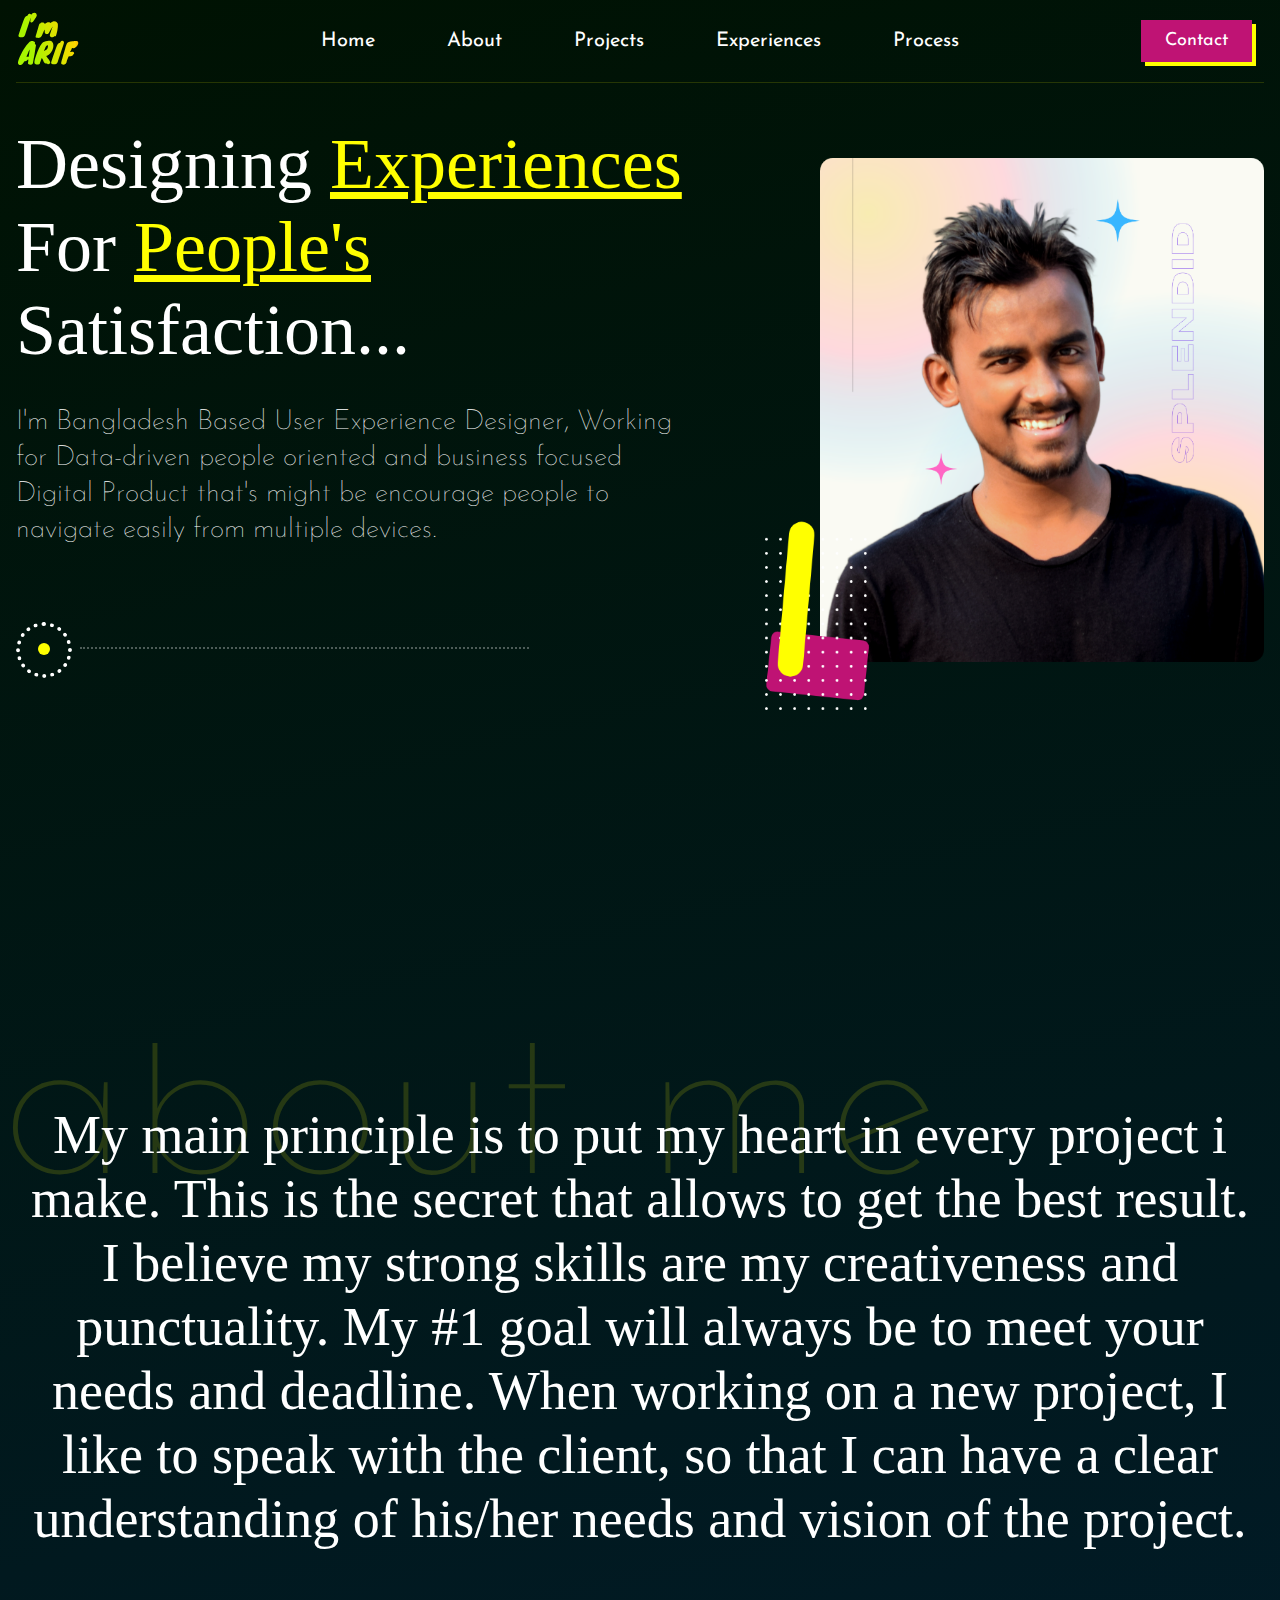
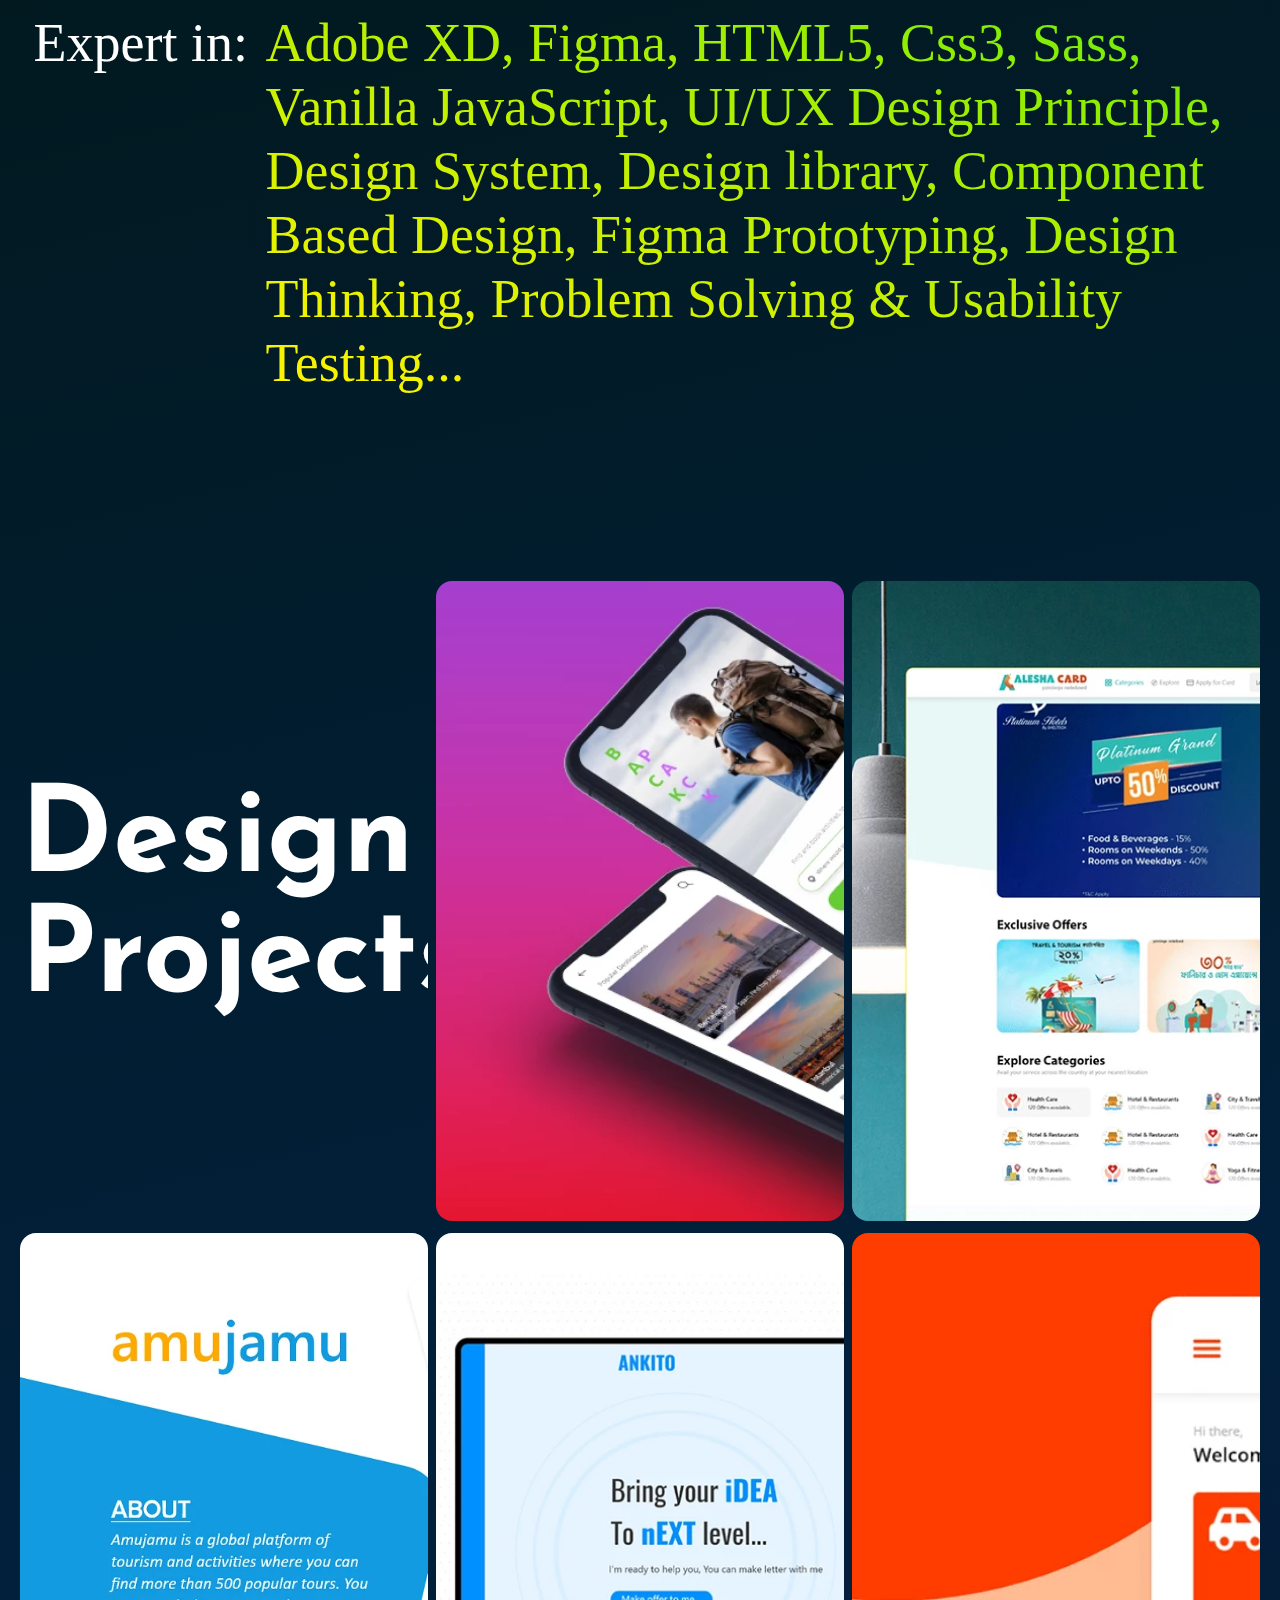
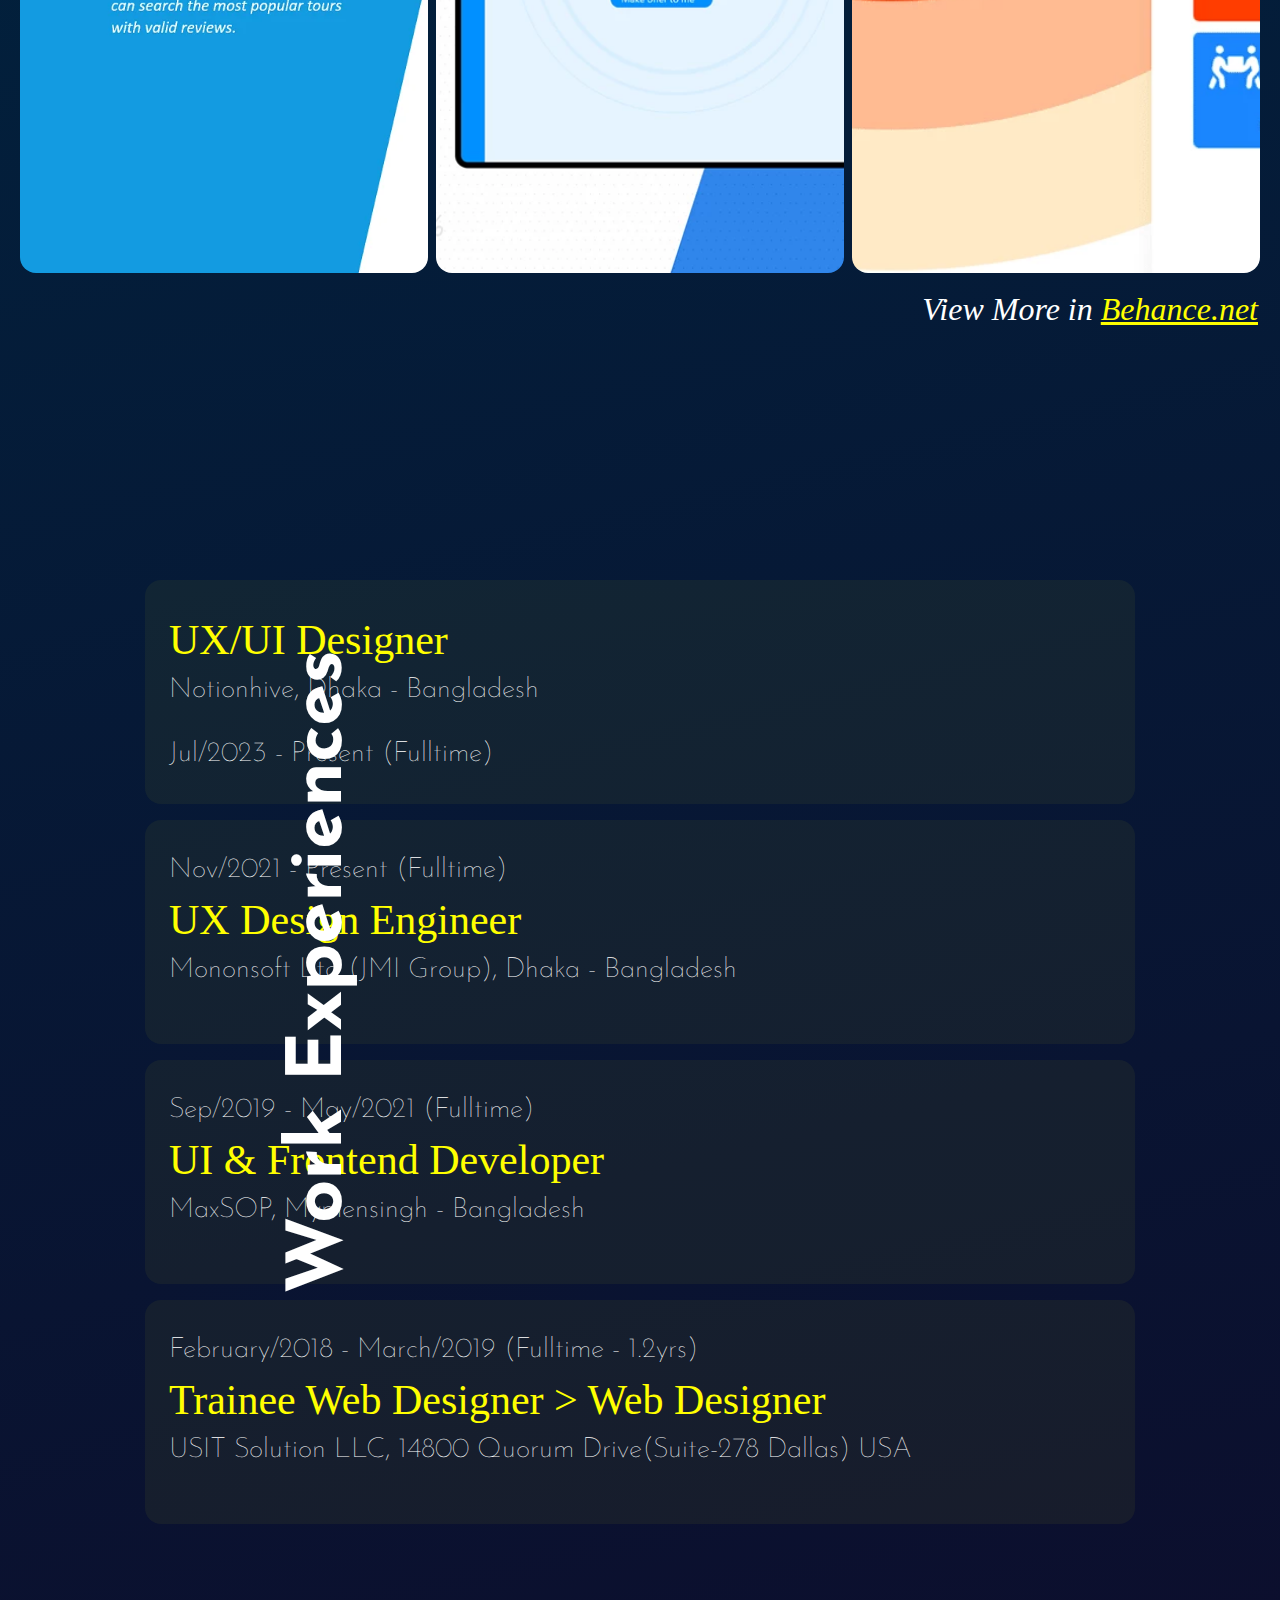
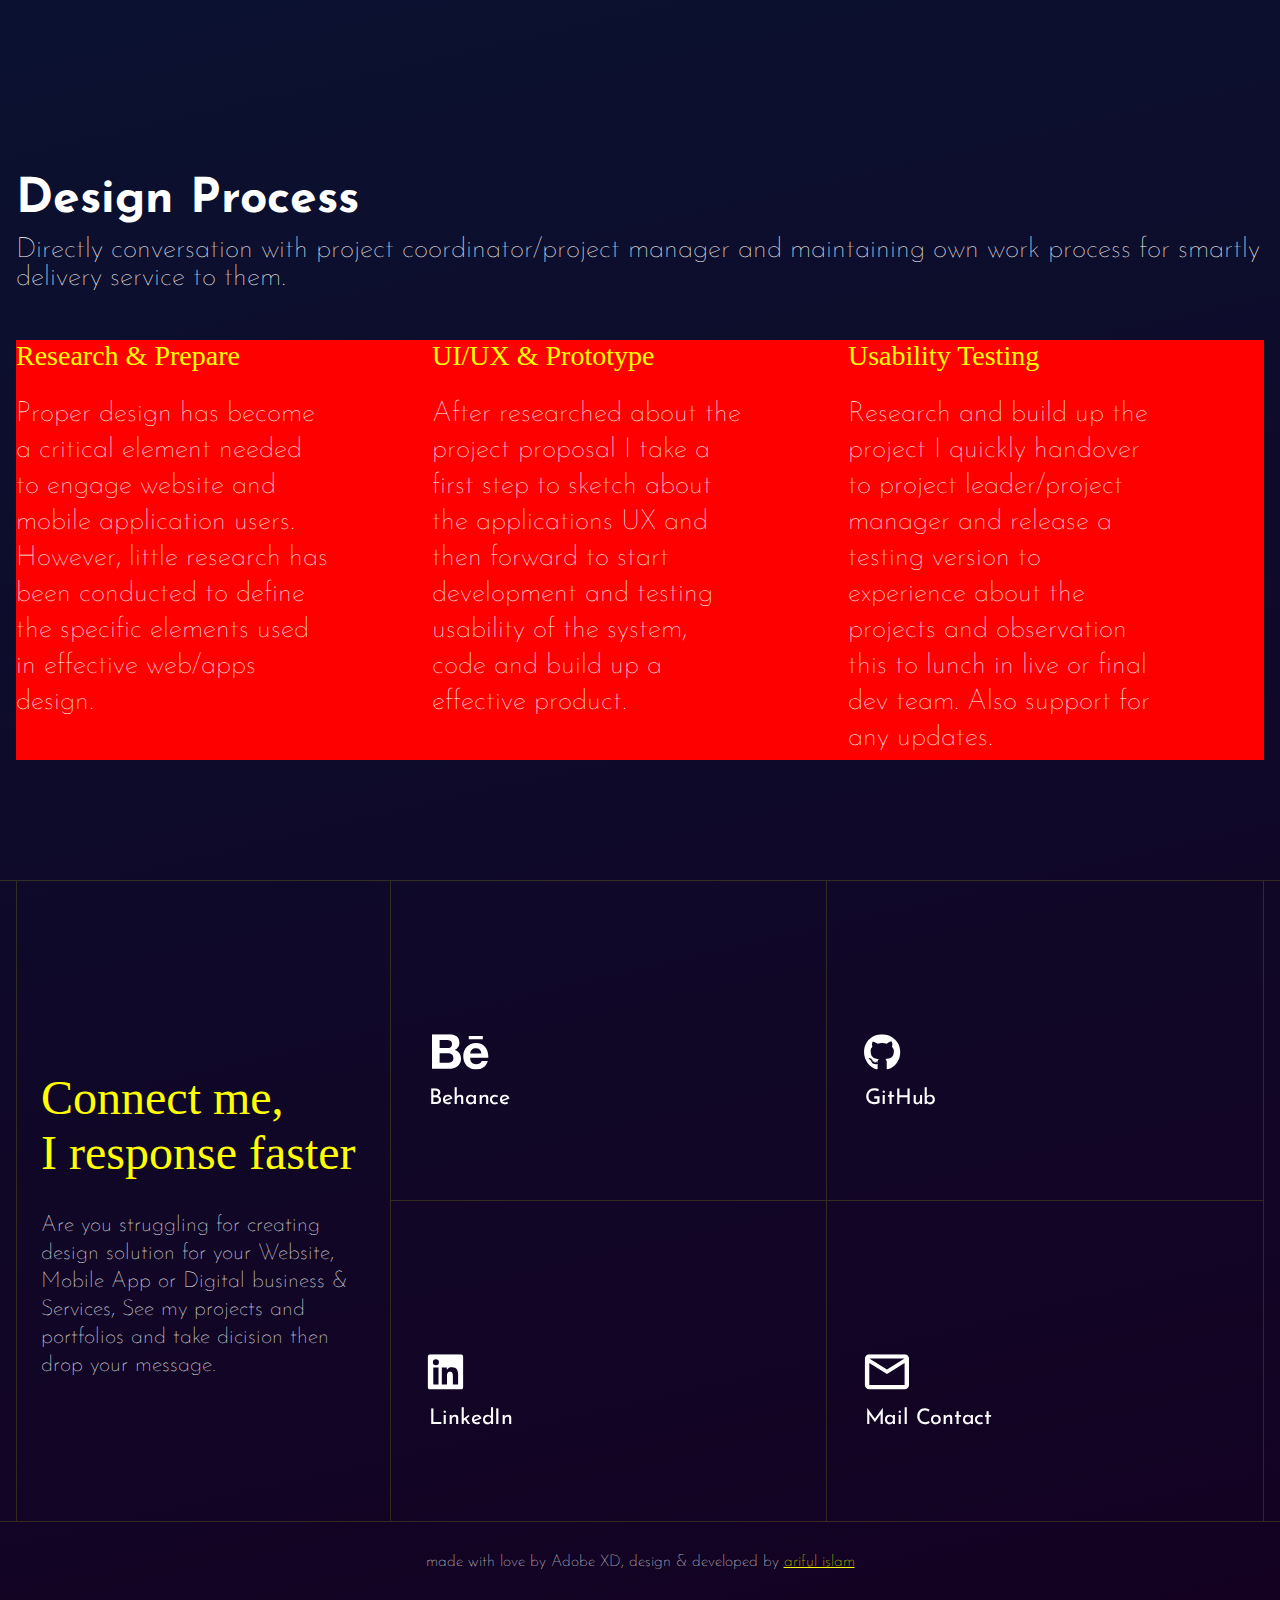
==== commit a6853a3d: "update all changes" ====
--- a/index.html
+++ b/index.html
@@ -18,60 +18,19 @@
     <meta property="og:image:type" content="image/webp" />
     <meta property="og:image:width" content="420" />
     <meta property="og:image:height" content="280" />
-    <meta property="og:image:alt" content="I'm Arif" />
-    <script async src="https://pagead2.googlesyndication.com/pagead/js/adsbygoogle.js?client=ca-pub-4115548193411069" crossorigin="anonymous"></script>
-
-	<!-- Google tag (gtag.js) -->
-	    <script async src="https://www.googletagmanager.com/gtag/js?id=G-DPRR3GXSES"></script>
-	    <script>
-	        window.dataLayer = window.dataLayer || [];
-	        function gtag(){dataLayer.push(arguments);}
-	        gtag('js', new Date());
-	        gtag('config', 'G-DPRR3GXSES');
-	    </script>
-
-	<!-- Google Tag Manager -->
-	    <script>(function(w,d,s,l,i){w[l]=w[l]||[];w[l].push({'gtm.start':
-	        new Date().getTime(),event:'gtm.js'});var f=d.getElementsByTagName(s)[0],
-	        j=d.createElement(s),dl=l!='dataLayer'?'&l='+l:'';j.async=true;j.src=
-	        'https://www.googletagmanager.com/gtm.js?id='+i+dl;f.parentNode.insertBefore(j,f);
-	        })(window,document,'script','dataLayer','GTM-K7CHTF3');
-	    </script>
-	<!-- End Google Tag Manager -->
-
-	<!-- Hotjar Tracking Code for https://ais95.github.io -->
-	<script>
-	    (function(h,o,t,j,a,r){
-	        h.hj=h.hj||function(){(h.hj.q=h.hj.q||[]).push(arguments)};
-	        h._hjSettings={hjid:3388368,hjsv:6};
-	        a=o.getElementsByTagName('head')[0];
-	        r=o.createElement('script');r.async=1;
-	        r.src=t+h._hjSettings.hjid+j+h._hjSettings.hjsv;
-	        a.appendChild(r);
-	    })(window,document,'https://static.hotjar.com/c/hotjar-','.js?sv=');
-	</script>
-
-	<!-- Install this snippet AFTER the Hotjar tracking code. -->
-	<script>
-	var userId = your_user_id || null; // Replace your_user_id with your own if available.
-	window.hj('identify', userId, {
-	    // Add your own custom attributes here. Some EXAMPLES:
-	    // 'Signed up': '2019—06-20Z', // Signup date in ISO-8601 format.
-	    // 'Last purchase category': 'Electronics', // Send strings with quotes around them.
-	    // 'Total purchases': 15, // Send numbers without quotes.
-	    // 'Last purchase date': '2019-06-20Z', // Send dates in ISO-8601 format.
-	    // 'Last refund date': null, // Send null when no value exists for a user.
-	});
-	</script>
-
-	
-    	<script src="./dist/smooth-scrollbar.js"></script>
-
-	<script>
-	  var Scrollbar = window.Scrollbar;
-	  Scrollbar.init(document.querySelector('body'));
-	</script>
-
+    <meta property="og:image:alt" content="Person" />
+
+    <!-- Hotjar Tracking Code for https://ais95.github.io -->
+    <script>
+        (function(h,o,t,j,a,r){
+            h.hj=h.hj||function(){(h.hj.q=h.hj.q||[]).push(arguments)};
+            h._hjSettings={hjid:3388368,hjsv:6};
+            a=o.getElementsByTagName('head')[0];
+            r=o.createElement('script');r.async=1;
+            r.src=t+h._hjSettings.hjid+j+h._hjSettings.hjsv;
+            a.appendChild(r);
+        })(window,document,'https://static.hotjar.com/c/hotjar-','.js?sv=');
+    </script>
 </head>
 
 <body class="scroll-content">
@@ -245,9 +204,9 @@
                         <div class="experience_card">                        
                             <h1 class="exp_title">Work Experiences</h1>
                             <div class="item">
-                                <p class="duration">Jul/2023 - Present (Fulltime)</p>
                                 <h3 class="title">UX/UI Designer</h3>
                                 <p class="label">Notionhive, Dhaka - Bangladesh</p>
+                                <p class="duration">Jul/2023 - Present (Fulltime)</p>
                             </div>                            
                             <div class="item">
                                 <p class="duration">Nov/2021 - Present (Fulltime)</p>
@@ -286,24 +245,30 @@
                     </div>
                     <div class="row_100">
                         <div class="col-33">
-                            <h2 class="process_type">Research & Prepare</h2>
-                            <p class="process_brief">
-                                Proper design has become a critical element needed to engage website and mobile application users. However, little research has been conducted to define the specific elements used in effective web/apps design.
-                            </p>
+                            <div class="div-box">
+                                <h2 class="process_type">Research & Prepare</h2>
+                                <p class="process_brief">
+                                    Proper design has become a critical element needed to engage website and mobile application users. However, little research has been conducted to define the specific elements used in effective web/apps design.
+                                </p>
+                            </div>
                         </div>                    
                         
                         <div class="col-33">
-                            <h2 class="process_type">UI/UX & Prototype</h2>
-                            <p class="process_brief">
-                                After researched about the project proposal I take a first step to sketch about the applications UX and then forward to start development and testing usability of the system, code and build up a effective product.
-                            </p>
+                            <div class="div-box">
+                                <h2 class="process_type">UI/UX & Prototype</h2>
+                                <p class="process_brief">
+                                    After researched about the project proposal I take a first step to sketch about the applications UX and then forward to start development and testing usability of the system, code and build up a effective product.
+                                </p>
+                            </div>
                         </div>                    
                         
                         <div class="col-33">
-                            <h2 class="process_type">Usability Testing</h2>
-                            <p class="process_brief">
-                                Research and build up the project I quickly handover to project leader/project manager and release a testing version to experience about the projects and observation this to lunch in live or final dev team. Also support for any updates.
-                            </p>
+                            <div class="div-box">
+                                <h2 class="process_type">Usability Testing</h2>
+                                <p class="process_brief">
+                                    Research and build up the project I quickly handover to project leader/project manager and release a testing version to experience about the projects and observation this to lunch in live or final dev team. Also support for any updates.
+                                </p>
+                            </div>
                         </div>
                     </div>
                 </div>
@@ -323,7 +288,7 @@
                     <div class="col-30">
                         <div class="content_contact">
                             <div class="text_content">
-                                <h1 class="title_txt">Let's connect, I respond fast</h1>
+                                <h1 class="title_txt">Connect me, <br> I response faster</h1>
                                 <p class="info_txt">Are you struggling for creating design solution for your Website, Mobile App or Digital business & Services, See my projects and portfolios and take dicision then drop your message. </p>
                             </div>
                         </div>
--- a/style.min.css
+++ b/style.min.css
@@ -1 +1 @@
-@import"https://fonts.googleapis.com/css2?family=Josefin+Sans:wght@200;300;400;600&display=swap";::-webkit-scrollbar{width:2px;background-color:#005868}::-webkit-scrollbar-track{box-shadow:inset 0 0 5px rgba(0,0,0,0)}::-webkit-scrollbar-thumb{background:#ff0}*{padding:0;margin:0}body #wrapper .container .row_100 .col-100,body #wrapper .container .row_100 .col-90,body #wrapper .container .row_100 .col-80,body #wrapper .container .row_100 .col-70,body #wrapper .container .row_100 .col-60,body #wrapper .container .row_100 .col-50,body #wrapper .container .row_100 .col-40,body #wrapper .container .row_100 .col-33,body #wrapper .container .row_100 .col-30,body #wrapper .container .row_100 .col-20,body #wrapper .container .row_100 .col-10{padding:0;box-sizing:border-box;overflow:hidden;width:100%}body{font-family:serif}body #wrapper{min-height:100vh;position:relative;backdrop-filter:blur(35px);background-image:radial-gradient(circle, #001803, #001912, #001821, #00122d, #01032e);z-index:1}body #wrapper .container{width:100%;max-width:1600px;padding-left:16px;padding-right:16px;box-sizing:border-box;overflow:hidden;margin:0 auto}body #wrapper .container .row_100{width:100%;height:auto;overflow:hidden;box-sizing:border-box;display:flex}body #wrapper .container .row_100 .col-10{max-width:10%}body #wrapper .container .row_100 .col-20{max-width:20%}body #wrapper .container .row_100 .col-30{max-width:30%}body #wrapper .container .row_100 .col-33{max-width:33.333%}body #wrapper .container .row_100 .col-40{max-width:40%}body #wrapper .container .row_100 .col-50{max-width:50%}body #wrapper .container .row_100 .col-60{max-width:60%}body #wrapper .container .row_100 .col-70{max-width:70%}body #wrapper .container .row_100 .col-80{max-width:80%}body #wrapper .container .row_100 .col-90{max-width:90%}body #wrapper .container .row_100 .col-100{max-width:100%}body #wrapper section{height:auto;height:auto;box-sizing:border-box;overflow:hidden}body #wrapper .main_nav{width:100%;padding:12px 0;border-bottom:1px solid rgba(255,255,0,.15)}body #wrapper .main_nav .logo{overflow:hidden}body #wrapper .main_nav .nav_items{padding:0;margin:0;height:100%;display:flex;align-items:center;justify-content:center}body #wrapper .main_nav .nav_items li{display:inline-block;margin:0 12px;padding:16px}body #wrapper .main_nav .nav_items li a{color:#fff;position:relative;text-decoration:none;padding:4px 8px;font-size:20px;font-weight:400;font-family:"Josefin Sans",sans-serif;transition:ease .3s}body #wrapper .main_nav .nav_items li a:hover{color:#ff0}body #wrapper .main_nav .nav_items li a:hover::after{content:"";position:absolute;top:-4px;right:-4px;width:8px;height:8px;border-radius:50%;background-color:#ff0}body #wrapper .main_nav .hire_me_btn{display:flex;width:100%;align-items:center;height:100%;justify-content:end}body #wrapper .main_nav .hire_me_btn a{display:block;color:#fff;font-size:18px;font-family:"Josefin Sans",sans-serif;text-decoration:none;font-weight:400;background-color:#bf1374;padding:12px 24px;position:relative;margin-right:12px}body #wrapper .main_nav .hire_me_btn a::after{position:absolute;content:"";width:100%;height:100%;left:0;top:0;margin-left:4px;margin-top:4px;background-color:#ff0;z-index:-1;transition:ease .3s}body #wrapper .main_nav .hire_me_btn a:hover::after{margin-left:8px;margin-top:8px}body #wrapper .header{position:relative;min-height:100vh;display:flex}body #wrapper .header .header-content{width:100%;height:100%;display:flex;align-items:center}body #wrapper .header .header-content .heading_text{font-size:72px;font-family:inherit;font-weight:lighter;color:#fff}body #wrapper .header .header-content .heading_text .hl_text{color:#ff0;text-decoration:underline}body #wrapper .header .header-content .subheading_text{font-size:28px;font-weight:lighter;font-family:"Josefin Sans",sans-serif;color:#fff;line-height:36px;padding-right:10%;margin:32px 0}body #wrapper .header .header-content .raw_shape{width:100%;height:48px;margin:10% 0;position:relative}body #wrapper .header .header-content .raw_shape span{position:absolute;width:12px;height:12px;top:50%;left:25px;margin-top:-3px;margin-left:-3px;border-radius:50%;background-color:#ff0}body #wrapper .header .header-content .raw_shape::after{content:"";position:absolute;left:0;width:48px;height:48px;border:4px dotted #fff;border-radius:50%;animation:spinInfinite 3s infinite linear forwards;transform:rotate(360)}body #wrapper .header .header-content .raw_shape::before{content:"";position:absolute;left:64px;top:50%;border-bottom:2px dotted #fff;width:60%;margin-top:1px;opacity:.3}@keyframes spinInfinite{from{transform:rotate(0deg)}to{transform:rotate(360deg)}}body #wrapper .header .header-image{width:100%;padding:15% 0;transition:ease .3s}body #wrapper .header .header-image img{width:100%;height:auto;display:block}body #wrapper .header .header-image:hover{transform:scale(0.95) skew(-0.01turn, 5deg);user-select:none}body #wrapper .about{padding:60px 0}body #wrapper .about .container{position:relative}body #wrapper .about .container .about_heading{font-size:240px;font-family:"Josefin Sans",sans-serif;font-weight:lighter;line-height:180px;color:rgba(255,255,0,.15);position:absolute;top:-20px;left:0;z-index:-9}body #wrapper .about .about_me_typo{font-size:54px;font-weight:lighter;color:#fff;font-family:serif;text-align:center;line-height:64px;margin:0 auto;padding-top:60px;max-width:1290px}body #wrapper .about .about_me_typo .skills{display:block;text-align:left;color:#ff0;text-decoration:underline;background-image:linear-gradient(to right top, #fff300, #dff200, #bdf000, #96ee00, #67eb12);background-clip:text;-webkit-background-clip:text;text-fill-color:rgba(0,0,0,0);-webkit-text-fill-color:rgba(0,0,0,0)}body #wrapper .projects{padding:120px 0}body #wrapper .projects .project_block{width:98%;height:640px;margin:6px auto;box-sizing:border-box;overflow:hidden;position:relative;border-radius:16px}body #wrapper .projects .project_block .area_title{height:100%;overflow:hidden;display:flex;align-items:center}body #wrapper .projects .project_block .area_title h1{margin:0;font-size:120px;font-weight:bold;font-family:"Josefin Sans",sans-serif;color:#fff}body #wrapper .projects .project_block .project_cover{display:block;object-fit:cover;object-position:left bottom;width:100%;height:100%;transition:ease .5s}body #wrapper .projects .project_block .text_overlay{position:absolute;left:0;bottom:0;width:100%;height:auto;z-index:9;box-sizing:border-box;padding:24px;transform:translateY(100%);transition:ease .7s}body #wrapper .projects .project_block .text_overlay .project_title{font-size:28px;font-weight:lighter;color:#fff;margin:12px 0}body #wrapper .projects .project_block .text_overlay .use_case{font-size:16px;color:#fff;font-family:"Josefin Sans",sans-serif;font-weight:lighter}body #wrapper .projects .project_block .text_overlay .project_link{color:#ff0;font-size:42px;font-weight:lighter;text-decoration:none;display:block;margin:24px 0;position:relative}body #wrapper .projects .project_block .text_overlay .project_link span{position:absolute;width:24px;height:1px;background-color:#ff0;top:50%;right:0;transition:ease .3s}body #wrapper .projects .project_block .text_overlay .project_link:hover span{width:48px}body #wrapper .projects .project_block:hover .project_cover{filter:blur(70px) opacity(0.5);object-position:center}body #wrapper .projects .project_block:hover .text_overlay{transform:translateY(0)}body #wrapper .projects .external_link{display:block;text-align:right;padding:12px 6px;font-size:32px;font-family:serif;font-style:italic;text-decoration:none;color:#fff;transition:ease .3s}body #wrapper .projects .external_link span{text-decoration:underline;color:#ff0}body #wrapper .projects .external_link:hover{padding-right:0px}body #wrapper .design_process{padding:120px 0;display:flex;align-items:center}body #wrapper .design_process .container .glass_backg .heading_row{display:block;width:100%}body #wrapper .design_process .container .glass_backg .heading_row .title{font-size:48px;color:#fff;font-family:"Josefin Sans",sans-serif;margin:12px 0;display:block;width:100%}body #wrapper .design_process .container .glass_backg .heading_row .text_info{display:block;width:100%;font-size:28px;font-family:"Josefin Sans",sans-serif;color:#fff;font-weight:lighter;border:1px dotted rgba(255,255,255,.3);margin:0;padding:12px 0;border-left:0;border-right:0}body #wrapper .design_process .container .glass_backg .col-33{position:relative}body #wrapper .design_process .container .glass_backg .col-33:after{position:absolute;content:"";right:10%;width:2px;top:10%;bottom:0%;border-right:1px dotted rgba(255,255,255,.3)}body #wrapper .design_process .container .glass_backg .col-33:nth-last-child(1):after{display:none}body #wrapper .design_process .container .glass_backg .col-33 .process_type{margin:24px 0;margin-top:48px;font-size:28px;font-weight:lighter;font-family:serif;color:#ff0}body #wrapper .design_process .container .glass_backg .col-33 .process_brief{margin:0;display:block;padding-right:25%;font-size:28px;line-height:36px;font-family:"Josefin Sans",sans-serif;font-weight:lighter;color:#fff;padding-bottom:24px}body #wrapper .work_experiences{position:relative}body #wrapper .work_experiences .exp_title{font-size:76px;font-family:"Josefin Sans",sans-serif;color:#fff;display:block;position:absolute;transform:rotate(-90deg);top:40%;left:0}body #wrapper .work_experiences .experience_card{width:100%;max-width:820px;margin:120px auto}body #wrapper .work_experiences .experience_card .item{margin:0 auto;padding-top:24px;border-bottom:1px dashed rgba(255,255,0,.3);transition:ease .3s}body #wrapper .work_experiences .experience_card .item:nth-last-child(1){border-bottom:none}body #wrapper .work_experiences .experience_card .item .duration{font-family:"Josefin Sans",sans-serif;font-size:28px;font-weight:lighter;color:#fff;margin:12px 0}body #wrapper .work_experiences .experience_card .item .title{margin:12px 0;font-size:42px;font-family:serif;font-weight:lighter;color:#ff0}body #wrapper .work_experiences .experience_card .item .label{margin:0;color:#fff;font-family:"Josefin Sans",sans-serif;font-size:28px;font-weight:lighter;margin:12px 0;padding-bottom:24px}body #wrapper .work_experiences .experience_card .item:hover{transform:translate(10px, -10px);user-select:none}body #wrapper .main_footer{border:1px solid rgba(255,255,0,.15);border-left:0;border-right:0}body #wrapper .main_footer .content_contact{height:100%;border-left:1px solid rgba(255,255,0,.15);display:flex;align-items:center;padding:24px}body #wrapper .main_footer .content_contact .title_txt{font-size:48px;color:#ff0;font-weight:lighter;margin-bottom:32px}body #wrapper .main_footer .content_contact .info_txt{font-size:22px;line-height:28px;color:#fff;font-family:"Josefin Sans",sans-serif;font-weight:lighter}body #wrapper .main_footer .social-content{border-left:1px solid rgba(255,255,0,.15);border-right:1px solid rgba(255,255,0,.15);height:100%;display:flex;flex-wrap:wrap}body #wrapper .main_footer .social-content .nav{width:50%;height:320px;border:1px solid rgba(255,255,0,.15);box-sizing:border-box;padding:2px}body #wrapper .main_footer .social-content .nav:nth-child(1){border-left:0;border-top:0}body #wrapper .main_footer .social-content .nav:nth-child(1) a:hover svg>path{fill:#10f !important}body #wrapper .main_footer .social-content .nav:nth-child(1) a:hover span{color:#10f}body #wrapper .main_footer .social-content .nav:nth-child(2){border-left:0;border-top:0;border-right:0}body #wrapper .main_footer .social-content .nav:nth-child(2) a:hover svg>path{fill:#000}body #wrapper .main_footer .social-content .nav:nth-child(2) a:hover span{color:#000}body #wrapper .main_footer .social-content .nav:nth-child(3){border-left:0;border-top:0;border-bottom:0}body #wrapper .main_footer .social-content .nav:nth-child(3) a:hover svg>path{fill:#0a66c2}body #wrapper .main_footer .social-content .nav:nth-child(3) a:hover span{color:#0a66c2}body #wrapper .main_footer .social-content .nav:nth-child(4){border-left:0;border-right:0;border-top:0;border-bottom:0}body #wrapper .main_footer .social-content .nav:nth-child(4) a:hover svg>path{fill:#bf1374}body #wrapper .main_footer .social-content .nav:nth-child(4) a:hover span{color:#bf1374}body #wrapper .main_footer .social-content .nav a{display:block;width:100%;height:100%;padding:24px;box-sizing:border-box;transform:scale(0.98);transition:ease .3s;padding-top:35%;font-size:22px;font-family:"Josefin Sans",sans-serif;text-decoration:none;color:#fff;position:relative}body #wrapper .main_footer .social-content .nav a svg{height:36px}body #wrapper .main_footer .social-content .nav a span{display:block;padding-left:8px;margin-top:12px}body #wrapper .main_footer .social-content .nav a .imp_text{position:absolute;font-size:28px;font-family:serif;top:12px;right:12px;color:#bf1374;opacity:0}body #wrapper .main_footer .social-content .nav a:hover{transform:scale(1);background-color:rgba(255,255,255,.35)}body #wrapper .main_footer .social-content .nav a:hover span{color:#bf1374;opacity:1}body #wrapper .copyright_text{width:100%;display:block}body #wrapper .copyright_text .text_label{display:block;margin:0;padding:32px;text-align:center;color:#fff;font-family:"Josefin Sans",sans-serif;font-size:16px;font-weight:lighter}body #wrapper .copyright_text .text_label a{color:#ff0}body .section_el{position:fixed;left:0;top:0;width:100%;height:100%;overflow:hidden;z-index:-1}body .section_el .header_el{height:50%;margin-left:10%;margin-top:10%}.sidepanle_data{position:fixed;top:0;right:0;width:100%;max-width:1280px;height:auto;min-height:100vh;overflow-y:auto;background-color:rgba(255,255,255,.75);box-sizing:border-box;z-index:9;padding:24px;backdrop-filter:blur(50px)}/*# sourceMappingURL=style.min.css.map */
+@import"https://fonts.googleapis.com/css2?family=Josefin+Sans:wght@200;300;400;600&display=swap";::-webkit-scrollbar{width:4px;background-color:#005868}::-webkit-scrollbar-track{box-shadow:inset 0 0 5px rgba(0,0,0,0)}::-webkit-scrollbar-thumb{background:#22c3bc;background:linear-gradient(0deg, rgb(34, 195, 188) 0%, rgb(253, 223, 45) 100%)}*{padding:0;margin:0}body #wrapper .container .row_100 .col-100,body #wrapper .container .row_100 .col-90,body #wrapper .container .row_100 .col-80,body #wrapper .container .row_100 .col-70,body #wrapper .container .row_100 .col-60,body #wrapper .container .row_100 .col-50,body #wrapper .container .row_100 .col-40,body #wrapper .container .row_100 .col-33,body #wrapper .container .row_100 .col-30,body #wrapper .container .row_100 .col-20,body #wrapper .container .row_100 .col-10{padding:0;box-sizing:border-box;overflow:hidden;width:100%}body{font-family:serif}body #wrapper{min-height:100vh;position:relative;backdrop-filter:blur(35px);background:#001202;background:linear-gradient(167deg, rgb(0, 18, 2) 0%, rgb(2, 32, 60) 47%, rgb(20, 1, 34) 100%);z-index:1}body #wrapper .container{width:100%;max-width:1600px;padding-left:16px;padding-right:16px;box-sizing:border-box;overflow:hidden;margin:0 auto}@media only screen and (max-width: 1440px){body #wrapper .container .container{max-width:990px}}body #wrapper .container .row_100{width:100%;height:auto;overflow:hidden;box-sizing:border-box;display:flex}body #wrapper .container .row_100 .col-10{max-width:10%}body #wrapper .container .row_100 .col-20{max-width:20%}body #wrapper .container .row_100 .col-30{max-width:30%}body #wrapper .container .row_100 .col-33{max-width:33.333%}body #wrapper .container .row_100 .col-40{max-width:40%}body #wrapper .container .row_100 .col-50{max-width:50%}body #wrapper .container .row_100 .col-60{max-width:60%}body #wrapper .container .row_100 .col-70{max-width:70%}body #wrapper .container .row_100 .col-80{max-width:80%}body #wrapper .container .row_100 .col-90{max-width:90%}body #wrapper .container .row_100 .col-100{max-width:100%}body #wrapper section{height:auto;height:auto;box-sizing:border-box;overflow:hidden}body #wrapper .main_nav{width:100%;padding:12px 0;border-bottom:1px solid rgba(255,255,0,.15)}body #wrapper .main_nav .logo{overflow:hidden}body #wrapper .main_nav .nav_items{padding:0;margin:0;height:100%;display:flex;align-items:center;justify-content:center}body #wrapper .main_nav .nav_items li{display:inline-block;margin:0 12px;padding:16px}body #wrapper .main_nav .nav_items li a{color:#fff;position:relative;text-decoration:none;padding:4px 8px;font-size:20px;font-weight:400;font-family:"Josefin Sans",sans-serif;transition:ease .3s}body #wrapper .main_nav .nav_items li a:hover{color:#ff0}body #wrapper .main_nav .nav_items li a:hover::after{content:"";position:absolute;top:-4px;right:-4px;width:8px;height:8px;border-radius:50%;background-color:#ff0}body #wrapper .main_nav .hire_me_btn{display:flex;width:100%;align-items:center;height:100%;justify-content:end}body #wrapper .main_nav .hire_me_btn a{display:block;color:#fff;font-size:18px;font-family:"Josefin Sans",sans-serif;text-decoration:none;font-weight:400;background-color:#bf1374;padding:12px 24px;position:relative;margin-right:12px}body #wrapper .main_nav .hire_me_btn a::after{position:absolute;content:"";width:100%;height:100%;left:0;top:0;margin-left:4px;margin-top:4px;background-color:#ff0;z-index:-1;transition:ease .3s}body #wrapper .main_nav .hire_me_btn a:hover::after{margin-left:8px;margin-top:8px}body #wrapper .header{position:relative;min-height:100vh;display:flex}body #wrapper .header .header-content{width:100%;height:100%;display:flex;align-items:center}body #wrapper .header .header-content .heading_text{font-size:72px;font-family:inherit;font-weight:lighter;color:#fff}body #wrapper .header .header-content .heading_text .hl_text{color:#ff0;text-decoration:underline}body #wrapper .header .header-content .subheading_text{font-size:28px;font-weight:lighter;font-family:"Josefin Sans",sans-serif;color:#fff;line-height:36px;padding-right:10%;margin:32px 0}body #wrapper .header .header-content .raw_shape{width:100%;height:48px;margin:10% 0;position:relative}body #wrapper .header .header-content .raw_shape span{position:absolute;width:12px;height:12px;top:50%;left:25px;margin-top:-3px;margin-left:-3px;border-radius:50%;background-color:#ff0}body #wrapper .header .header-content .raw_shape::after{content:"";position:absolute;left:0;width:48px;height:48px;border:4px dotted #fff;border-radius:50%;animation:spinInfinite 3s infinite linear forwards;transform:rotate(360)}body #wrapper .header .header-content .raw_shape::before{content:"";position:absolute;left:64px;top:50%;border-bottom:2px dotted #fff;width:60%;margin-top:1px;opacity:.3}@keyframes spinInfinite{from{transform:rotate(0deg)}to{transform:rotate(360deg)}}body #wrapper .header .header-image{width:100%;padding:15% 0;transition:ease .3s}body #wrapper .header .header-image img{width:100%;height:auto;display:block}body #wrapper .header .header-image:hover{transform:scale(0.95) skew(-0.01turn, 5deg);user-select:none}body #wrapper .about{padding:60px 0}body #wrapper .about .container{position:relative}body #wrapper .about .container .about_heading{font-size:240px;font-family:"Josefin Sans",sans-serif;font-weight:lighter;line-height:180px;color:rgba(255,255,0,.15);position:absolute;top:-20px;left:0;z-index:-9}body #wrapper .about .about_me_typo{font-size:54px;font-weight:lighter;color:#fff;font-family:serif;text-align:center;line-height:64px;margin:0 auto;padding-top:60px;max-width:1290px}body #wrapper .about .about_me_typo .skills{display:block;text-align:left;color:#ff0;text-decoration:underline;background-image:linear-gradient(to right top, #fff300, #dff200, #bdf000, #96ee00, #67eb12);background-clip:text;-webkit-background-clip:text;text-fill-color:rgba(0,0,0,0);-webkit-text-fill-color:rgba(0,0,0,0)}body #wrapper .projects{padding:120px 0}body #wrapper .projects .project_block{width:98%;height:640px;margin:6px auto;box-sizing:border-box;overflow:hidden;position:relative;border-radius:16px}body #wrapper .projects .project_block .area_title{height:100%;overflow:hidden;display:flex;align-items:center}body #wrapper .projects .project_block .area_title h1{margin:0;font-size:120px;font-weight:bold;font-family:"Josefin Sans",sans-serif;color:#fff}body #wrapper .projects .project_block .project_cover{display:block;object-fit:cover;object-position:left bottom;width:100%;height:100%;transition:ease .5s}body #wrapper .projects .project_block .text_overlay{position:absolute;left:0;bottom:0;width:100%;height:auto;z-index:9;box-sizing:border-box;padding:24px;transform:translateY(100%);transition:ease .7s}body #wrapper .projects .project_block .text_overlay .project_title{font-size:28px;font-weight:lighter;color:#fff;margin:12px 0}body #wrapper .projects .project_block .text_overlay .use_case{font-size:16px;color:#fff;font-family:"Josefin Sans",sans-serif;font-weight:lighter}body #wrapper .projects .project_block .text_overlay .project_link{color:#ff0;font-size:42px;font-weight:lighter;text-decoration:none;display:block;margin:24px 0;position:relative}body #wrapper .projects .project_block .text_overlay .project_link span{position:absolute;width:24px;height:1px;background-color:#ff0;top:50%;right:0;transition:ease .3s}body #wrapper .projects .project_block .text_overlay .project_link:hover span{width:48px}body #wrapper .projects .project_block:hover .project_cover{filter:blur(70px) opacity(0.5);object-position:center}body #wrapper .projects .project_block:hover .text_overlay{transform:translateY(0)}body #wrapper .projects .external_link{display:block;text-align:right;padding:12px 6px;font-size:32px;font-family:serif;font-style:italic;text-decoration:none;color:#fff;transition:ease .3s}body #wrapper .projects .external_link span{text-decoration:underline;color:#ff0}body #wrapper .projects .external_link:hover{padding-right:0px}body #wrapper .design_process{padding:120px 0;display:flex;align-items:center}body #wrapper .design_process .container .glass_backg .heading_row{display:block;width:100%}body #wrapper .design_process .container .glass_backg .heading_row .title{font-size:48px;color:#fff;font-family:"Josefin Sans",sans-serif;margin:12px 0;display:block;width:100%}body #wrapper .design_process .container .glass_backg .heading_row .text_info{display:block;width:100%;font-size:28px;font-family:"Josefin Sans",sans-serif;color:#fff;font-weight:lighter}body #wrapper .design_process .container .glass_backg .div-box{background-color:red;width:100%;height:420px;position:relative}body #wrapper .design_process .container .glass_backg .div-box .process_type{margin:24px 0;margin-top:48px;font-size:28px;font-weight:lighter;font-family:serif;color:#ff0}body #wrapper .design_process .container .glass_backg .div-box .process_brief{margin:0;display:block;padding-right:25%;font-size:28px;line-height:36px;font-family:"Josefin Sans",sans-serif;font-weight:lighter;color:#fff;padding-bottom:24px}body #wrapper .work_experiences{position:relative}body #wrapper .work_experiences .exp_title{font-size:76px;font-family:"Josefin Sans",sans-serif;color:#fff;display:block;position:absolute;transform:rotate(-90deg);top:40%;left:0}body #wrapper .work_experiences .experience_card{width:100%;max-width:990px;margin:120px auto}body #wrapper .work_experiences .experience_card .item{margin:0 auto;padding-top:24px;transition:ease .3s;background-color:rgba(255,255,0,.05);padding:24px;margin:16px 0;border-radius:16px}body #wrapper .work_experiences .experience_card .item .duration{font-family:"Josefin Sans",sans-serif;font-size:28px;font-weight:lighter;color:#fff;margin:12px 0}body #wrapper .work_experiences .experience_card .item .title{margin:12px 0;font-size:42px;font-family:serif;font-weight:lighter;color:#ff0}body #wrapper .work_experiences .experience_card .item .label{margin:0;color:#fff;font-family:"Josefin Sans",sans-serif;font-size:28px;font-weight:lighter;margin:12px 0;padding-bottom:24px}body #wrapper .work_experiences .experience_card .item:hover{transform:translate(3px, -3px);user-select:none}body #wrapper .main_footer{border:1px solid rgba(255,255,0,.15);border-left:0;border-right:0}body #wrapper .main_footer .content_contact{height:100%;border-left:1px solid rgba(255,255,0,.15);display:flex;align-items:center;padding:24px}body #wrapper .main_footer .content_contact .title_txt{font-size:48px;color:#ff0;font-weight:lighter;margin-bottom:32px}body #wrapper .main_footer .content_contact .info_txt{font-size:22px;line-height:28px;color:#fff;font-family:"Josefin Sans",sans-serif;font-weight:lighter}body #wrapper .main_footer .social-content{border-left:1px solid rgba(255,255,0,.15);border-right:1px solid rgba(255,255,0,.15);height:100%;display:flex;flex-wrap:wrap}body #wrapper .main_footer .social-content .nav{width:50%;height:320px;border:1px solid rgba(255,255,0,.15);box-sizing:border-box;padding:2px}body #wrapper .main_footer .social-content .nav:nth-child(1){border-left:0;border-top:0}body #wrapper .main_footer .social-content .nav:nth-child(2){border-left:0;border-top:0;border-right:0}body #wrapper .main_footer .social-content .nav:nth-child(3){border:0;border-right:inherit}body #wrapper .main_footer .social-content .nav:nth-child(4){border:0}body #wrapper .main_footer .social-content .nav a{display:block;width:100%;height:100%;padding:24px;box-sizing:border-box;transform:scale(0.98);transition:ease .3s;padding-top:35%;font-size:22px;font-family:"Josefin Sans",sans-serif;text-decoration:none;color:#fff;position:relative}body #wrapper .main_footer .social-content .nav a svg{height:36px}body #wrapper .main_footer .social-content .nav a span{display:block;padding-left:8px;margin-top:12px}body #wrapper .main_footer .social-content .nav a .imp_text{position:absolute;font-size:28px;font-family:serif;top:12px;right:12px;color:#bf1374;font-size:24px;opacity:0}body #wrapper .main_footer .social-content .nav a:hover{transform:scale(1);background-color:rgba(255,255,255,.05)}body #wrapper .main_footer .social-content .nav a:hover .imp_text{color:#fff;opacity:.5}body #wrapper .copyright_text{width:100%;display:block}body #wrapper .copyright_text .text_label{display:block;margin:0;padding:32px;text-align:center;color:#fff;font-family:"Josefin Sans",sans-serif;font-size:16px;font-weight:lighter}body #wrapper .copyright_text .text_label a{color:#ff0}body .section_el{position:fixed;left:0;top:0;width:100%;height:100%;overflow:hidden;z-index:-1}body .section_el .header_el{height:50%;margin-left:10%;margin-top:10%}.sidepanle_data{position:fixed;top:0;right:0;width:100%;max-width:1280px;height:auto;min-height:100vh;overflow-y:auto;background-color:rgba(255,255,255,.75);box-sizing:border-box;z-index:9;padding:24px;backdrop-filter:blur(50px)}/*# sourceMappingURL=style.min.css.map */
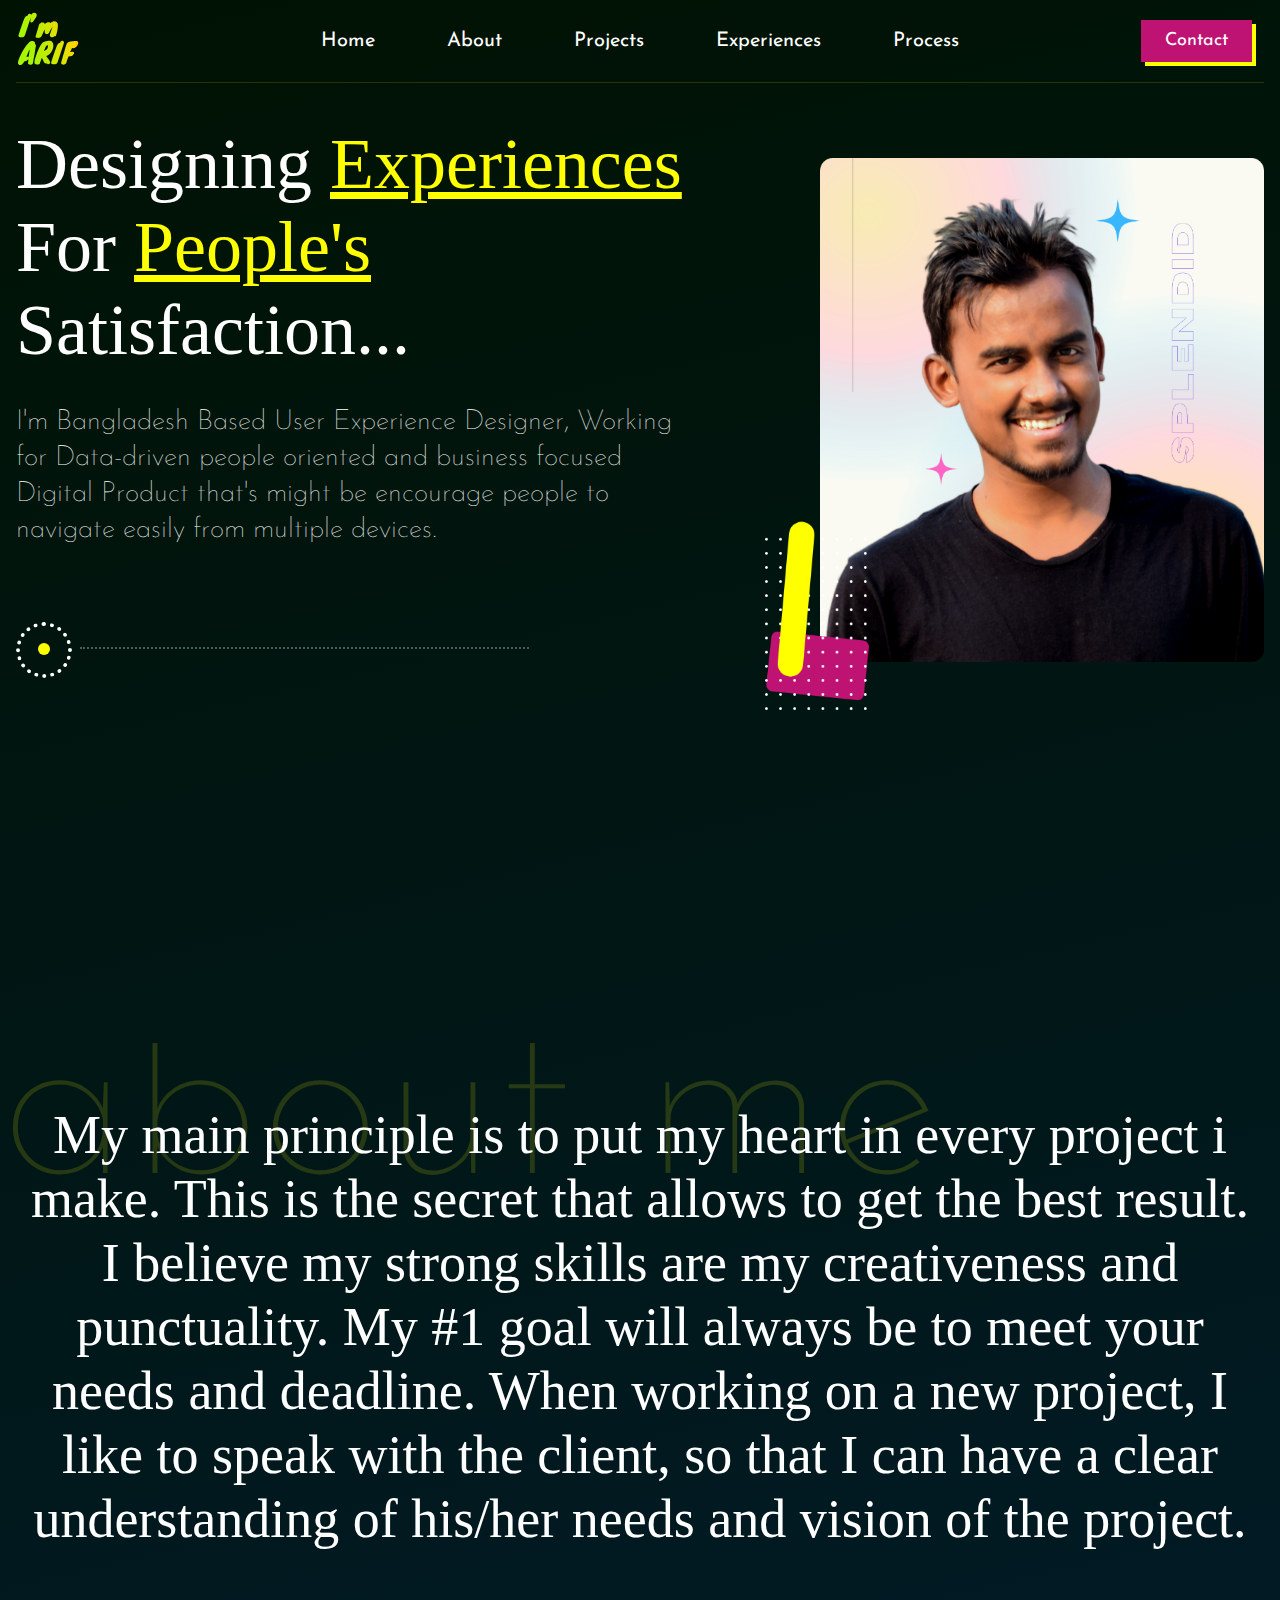
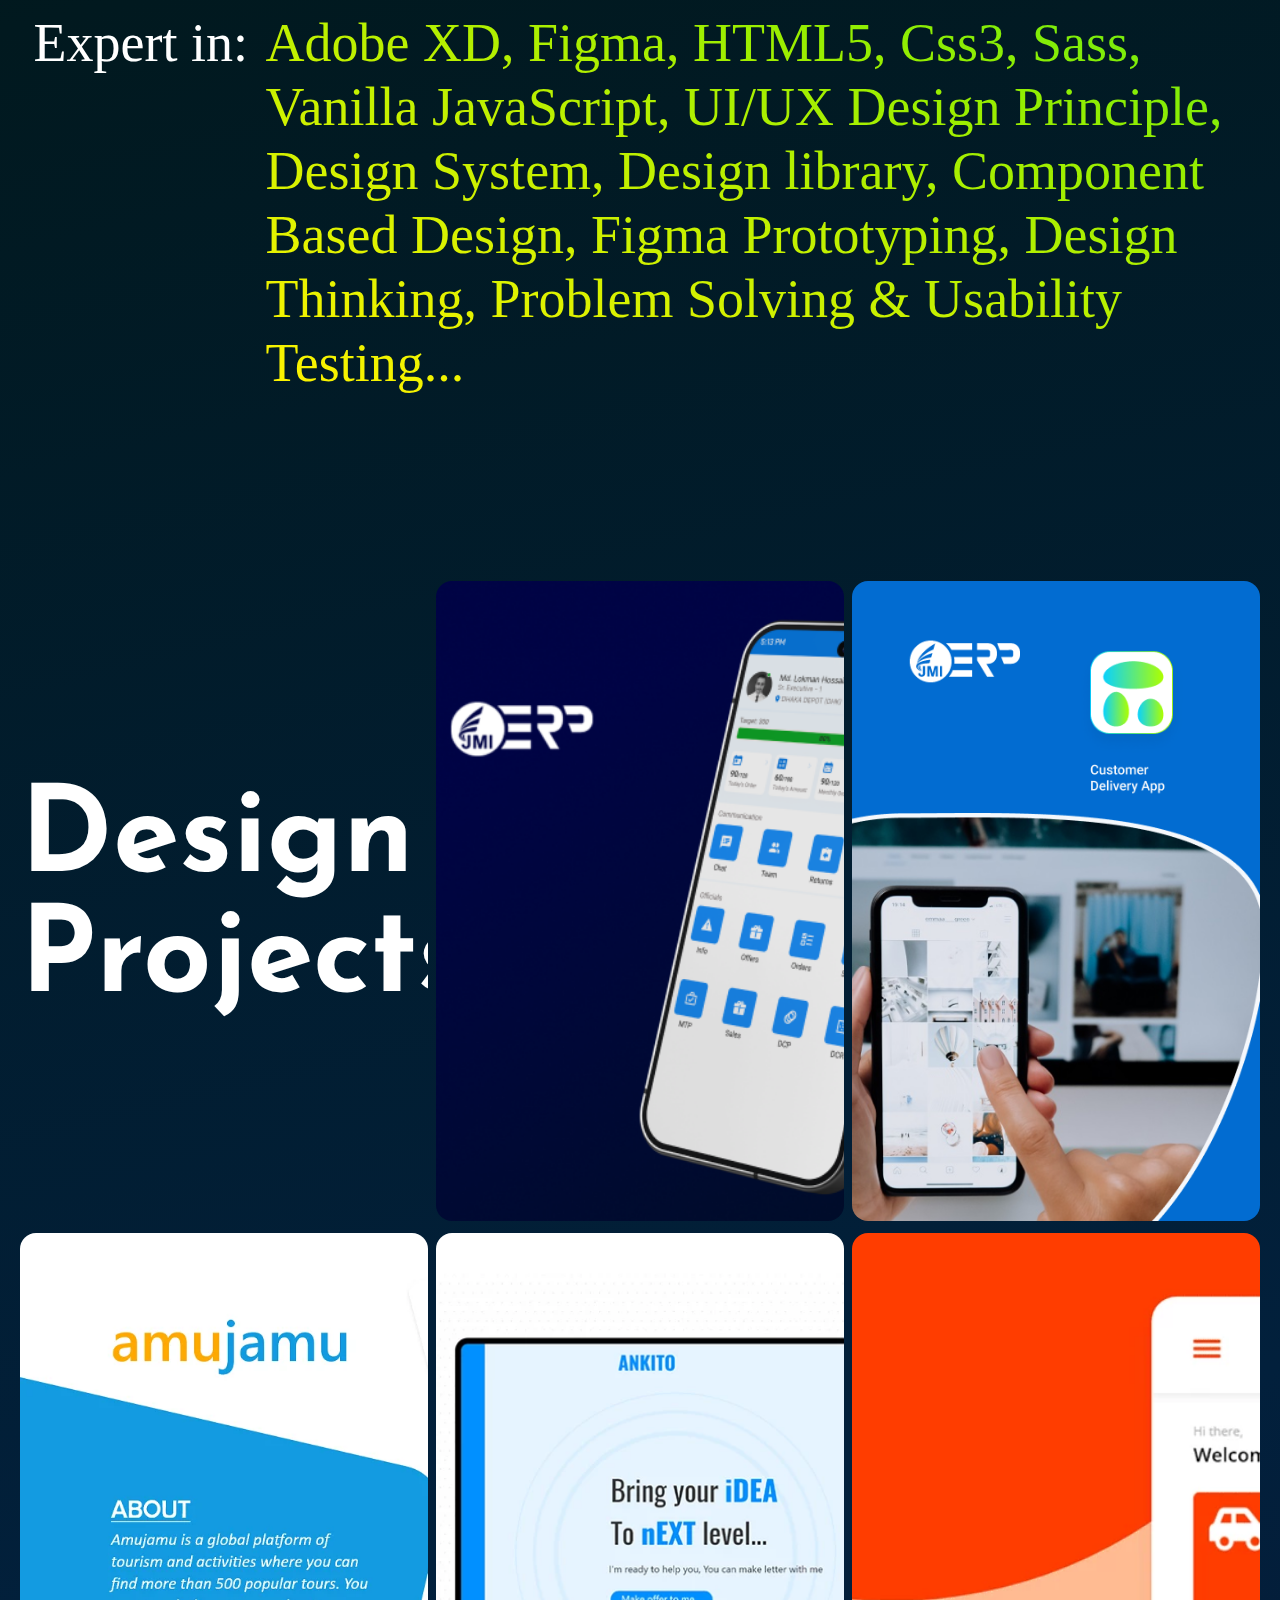
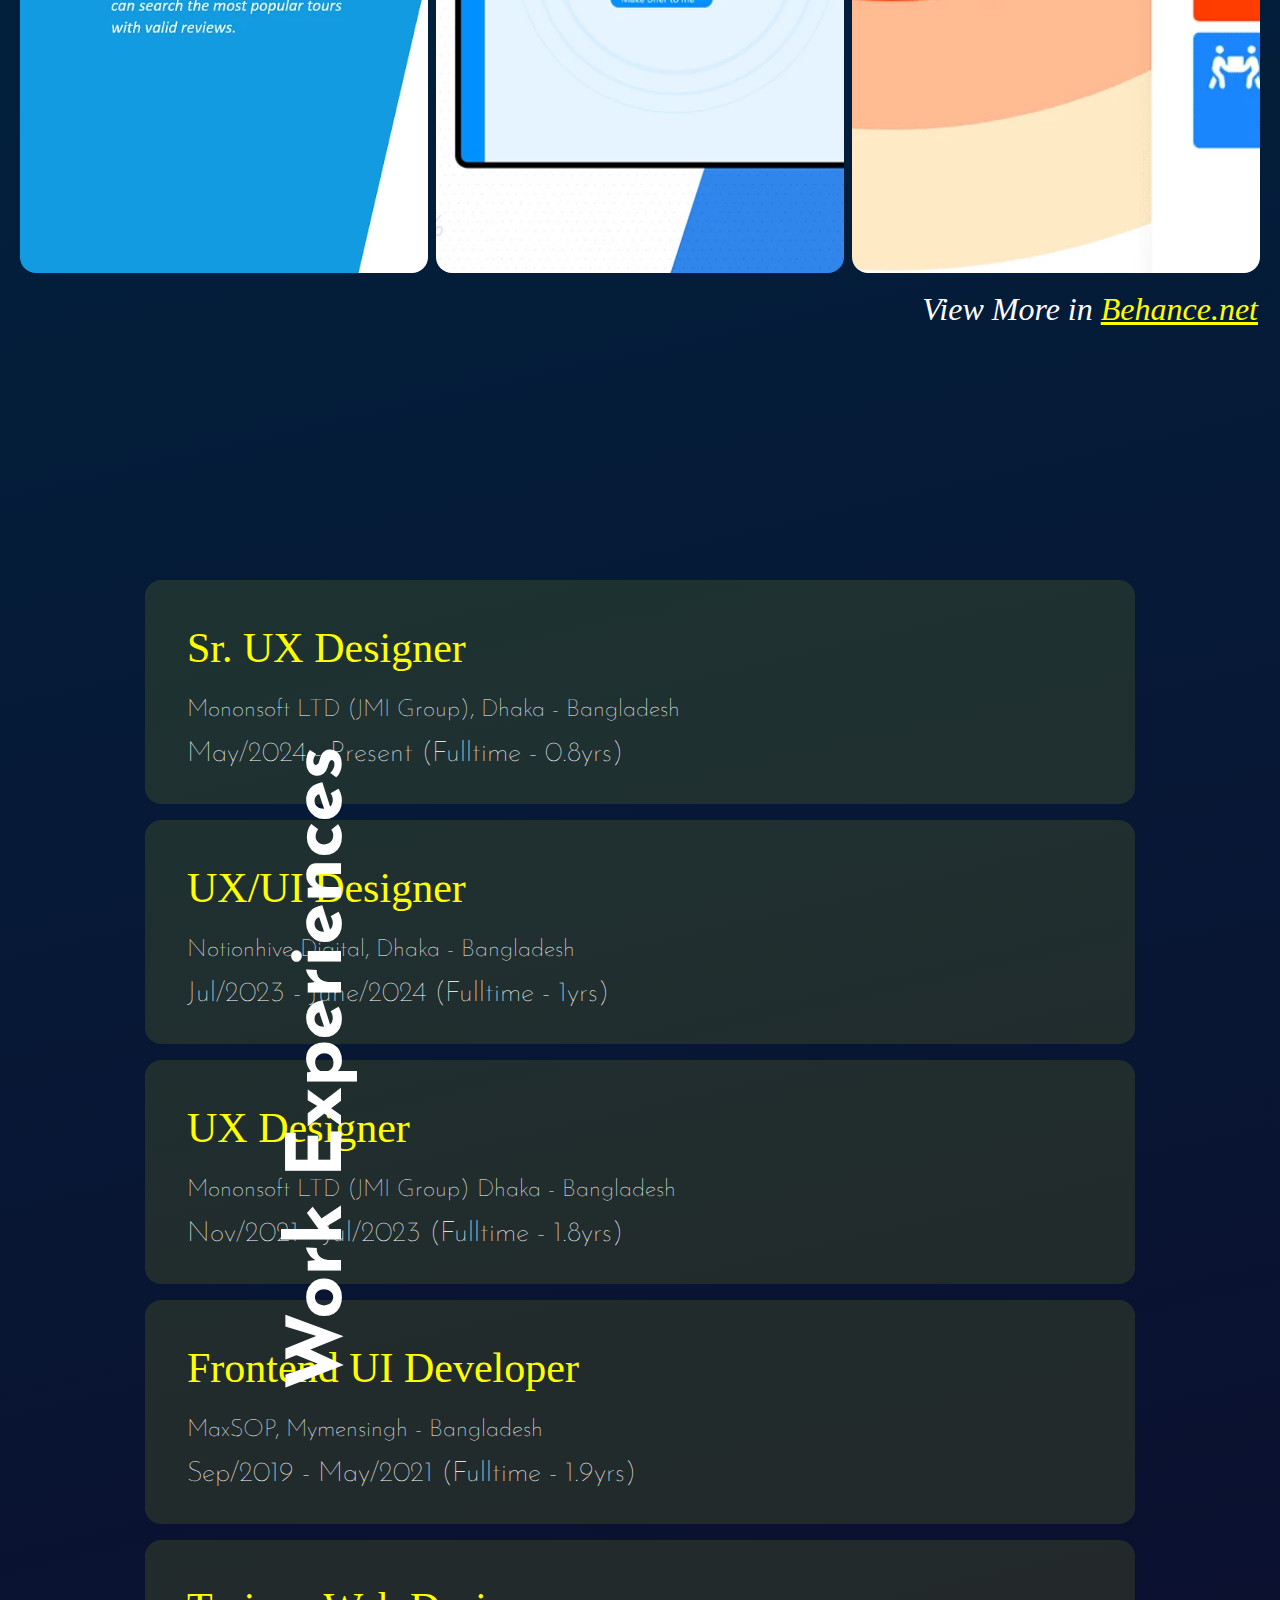
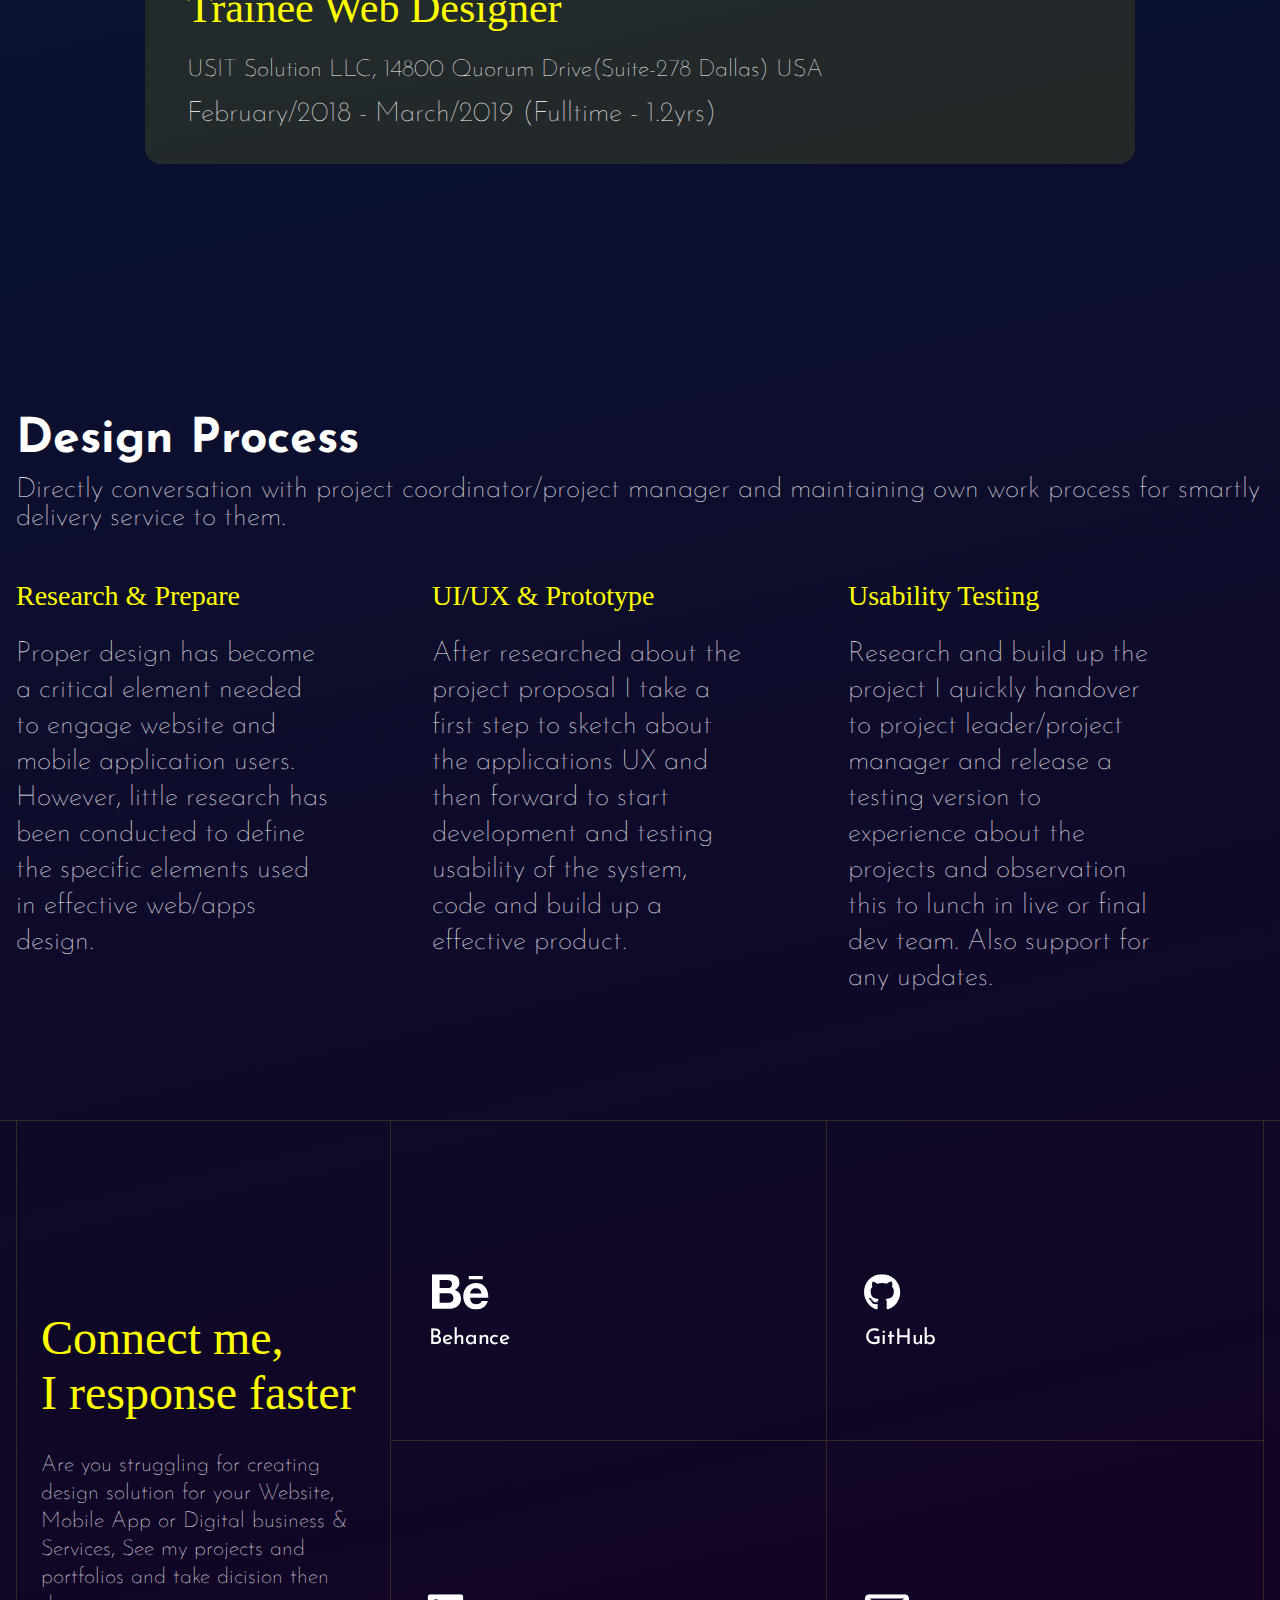
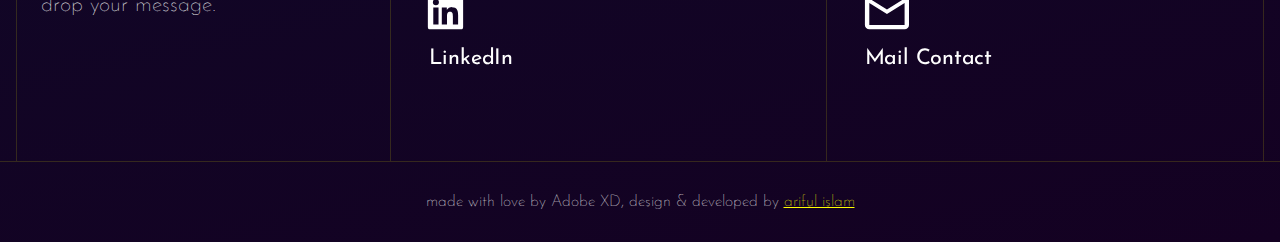
==== commit 1b7a71e3: "template update" ====
--- a/index.html
+++ b/index.html
@@ -31,6 +31,9 @@
             a.appendChild(r);
         })(window,document,'https://static.hotjar.com/c/hotjar-','.js?sv=');
     </script>
+
+	<script async src="https://pagead2.googlesyndication.com/pagead/js/adsbygoogle.js?client=ca-pub-4115548193411069"
+     crossorigin="anonymous"></script>
 </head>
 
 <body class="scroll-content">
@@ -136,19 +139,23 @@
 					</div>					
 					<div class="col-33">
 						<div class="project_block">
-							<img class="project_cover" src="./images/case_study/1.webp" alt="1">
-							<div class="text_overlay">
-								<h6 class="project_title">Students Ph.D. Research Appointment System for Pennsylvania University</h6>
+                            <!-- <video autoplay loop class="project_cover">
+                                <source src="./images/case_study/Green-App-Design.mp4" type="video/mp4">
+                                Your browser does not support the video tag.
+                            </video> -->
+							<img class="project_cover" src="./images/case_study/JERP COver.png" alt="1">
+							<div class="text_overlay">
+								<h6 class="project_title"> JERP Mobile App </h6>
                                 <p class="use_case">
-                                    -Android Platform -Figma -Photoshop -UI Kit
+                                    Saleas and Order Creation With Tracking
                                 </p>
-								<a class="project_link" href="#">View Case Study <span></span> </a>
+								<a class="project_link" target="_blank" href="https://spectacled-pest-2b6.notion.site/Design-JERP-Mobile-app-164017dbcbbb805c8f8ac11d84bb5d3b?pvs=4">View Case Study <span></span> </a>
 							</div>
 						</div>
 					</div>					
 					<div class="col-33">
 						<div class="project_block">
-							<img class="project_cover" src="./images/case_study/2.webp" alt="2">
+							<img class="project_cover" src="./images/case_study/JERP App 2.png" alt="2">
 							<div class="text_overlay">
 								<h6 class="project_title">Students Ph.D. Research Appointment System for Pennsylvania University</h6>
 								<a class="project_link" href="#">View Case Study <span></span> </a>
@@ -204,24 +211,29 @@
                         <div class="experience_card">                        
                             <h1 class="exp_title">Work Experiences</h1>
                             <div class="item">
+                                <h3 class="title">Sr. UX  Designer</h3>
+                                <p class="label">Mononsoft LTD (JMI Group), Dhaka - Bangladesh</p>
+                                <p class="duration">May/2024 - Present (Fulltime - 0.8yrs)</p>
+                            </div>                            
+                            <div class="item">
                                 <h3 class="title">UX/UI Designer</h3>
-                                <p class="label">Notionhive, Dhaka - Bangladesh</p>
-                                <p class="duration">Jul/2023 - Present (Fulltime)</p>
+                                <p class="label">Notionhive Digital, Dhaka - Bangladesh</p>
+                                <p class="duration">Jul/2023 - June/2024 (Fulltime - 1yrs)</p>
+                            </div>                              
+                            <div class="item">
+                                <h3 class="title">UX Designer</h3>
+                                <p class="label">Mononsoft LTD (JMI Group) Dhaka - Bangladesh</p>
+                                <p class="duration">Nov/2021 - Jul/2023 (Fulltime - 1.8yrs)</p>
                             </div>                            
                             <div class="item">
-                                <p class="duration">Nov/2021 - Present (Fulltime)</p>
-                                <h3 class="title">UX Design Engineer</h3>
-                                <p class="label">Mononsoft Ltd (JMI Group), Dhaka - Bangladesh</p>
+                                <h3 class="title">Frontend UI Developer</h3>
+                                <p class="label">MaxSOP, Mymensingh - Bangladesh</p>
+                                <p class="duration">Sep/2019 - May/2021 (Fulltime - 1.9yrs)</p>
                             </div>                            
                             <div class="item">
-                                <p class="duration">Sep/2019 - May/2021 (Fulltime)</p>
-                                <h3 class="title">UI & Frontend Developer</h3>
-                                <p class="label">MaxSOP, Mymensingh - Bangladesh</p>
-                            </div>                            
-                            <div class="item">
+                                <h3 class="title">Trainee Web Designer</h3>
+                                <p class="label">USIT Solution LLC, 14800 Quorum Drive(Suite-278 Dallas) USA</p>
                                 <p class="duration">February/2018 - March/2019 (Fulltime - 1.2yrs)</p>
-                                <h3 class="title">Trainee Web Designer > Web Designer</h3>
-                                <p class="label">USIT Solution LLC, 14800 Quorum Drive(Suite-278 Dallas) USA</p>
                             </div>
 										
                         </div>
--- a/style.min.css
+++ b/style.min.css
@@ -1 +1 @@
-@import"https://fonts.googleapis.com/css2?family=Josefin+Sans:wght@200;300;400;600&display=swap";::-webkit-scrollbar{width:4px;background-color:#005868}::-webkit-scrollbar-track{box-shadow:inset 0 0 5px rgba(0,0,0,0)}::-webkit-scrollbar-thumb{background:#22c3bc;background:linear-gradient(0deg, rgb(34, 195, 188) 0%, rgb(253, 223, 45) 100%)}*{padding:0;margin:0}body #wrapper .container .row_100 .col-100,body #wrapper .container .row_100 .col-90,body #wrapper .container .row_100 .col-80,body #wrapper .container .row_100 .col-70,body #wrapper .container .row_100 .col-60,body #wrapper .container .row_100 .col-50,body #wrapper .container .row_100 .col-40,body #wrapper .container .row_100 .col-33,body #wrapper .container .row_100 .col-30,body #wrapper .container .row_100 .col-20,body #wrapper .container .row_100 .col-10{padding:0;box-sizing:border-box;overflow:hidden;width:100%}body{font-family:serif}body #wrapper{min-height:100vh;position:relative;backdrop-filter:blur(35px);background:#001202;background:linear-gradient(167deg, rgb(0, 18, 2) 0%, rgb(2, 32, 60) 47%, rgb(20, 1, 34) 100%);z-index:1}body #wrapper .container{width:100%;max-width:1600px;padding-left:16px;padding-right:16px;box-sizing:border-box;overflow:hidden;margin:0 auto}@media only screen and (max-width: 1440px){body #wrapper .container .container{max-width:990px}}body #wrapper .container .row_100{width:100%;height:auto;overflow:hidden;box-sizing:border-box;display:flex}body #wrapper .container .row_100 .col-10{max-width:10%}body #wrapper .container .row_100 .col-20{max-width:20%}body #wrapper .container .row_100 .col-30{max-width:30%}body #wrapper .container .row_100 .col-33{max-width:33.333%}body #wrapper .container .row_100 .col-40{max-width:40%}body #wrapper .container .row_100 .col-50{max-width:50%}body #wrapper .container .row_100 .col-60{max-width:60%}body #wrapper .container .row_100 .col-70{max-width:70%}body #wrapper .container .row_100 .col-80{max-width:80%}body #wrapper .container .row_100 .col-90{max-width:90%}body #wrapper .container .row_100 .col-100{max-width:100%}body #wrapper section{height:auto;height:auto;box-sizing:border-box;overflow:hidden}body #wrapper .main_nav{width:100%;padding:12px 0;border-bottom:1px solid rgba(255,255,0,.15)}body #wrapper .main_nav .logo{overflow:hidden}body #wrapper .main_nav .nav_items{padding:0;margin:0;height:100%;display:flex;align-items:center;justify-content:center}body #wrapper .main_nav .nav_items li{display:inline-block;margin:0 12px;padding:16px}body #wrapper .main_nav .nav_items li a{color:#fff;position:relative;text-decoration:none;padding:4px 8px;font-size:20px;font-weight:400;font-family:"Josefin Sans",sans-serif;transition:ease .3s}body #wrapper .main_nav .nav_items li a:hover{color:#ff0}body #wrapper .main_nav .nav_items li a:hover::after{content:"";position:absolute;top:-4px;right:-4px;width:8px;height:8px;border-radius:50%;background-color:#ff0}body #wrapper .main_nav .hire_me_btn{display:flex;width:100%;align-items:center;height:100%;justify-content:end}body #wrapper .main_nav .hire_me_btn a{display:block;color:#fff;font-size:18px;font-family:"Josefin Sans",sans-serif;text-decoration:none;font-weight:400;background-color:#bf1374;padding:12px 24px;position:relative;margin-right:12px}body #wrapper .main_nav .hire_me_btn a::after{position:absolute;content:"";width:100%;height:100%;left:0;top:0;margin-left:4px;margin-top:4px;background-color:#ff0;z-index:-1;transition:ease .3s}body #wrapper .main_nav .hire_me_btn a:hover::after{margin-left:8px;margin-top:8px}body #wrapper .header{position:relative;min-height:100vh;display:flex}body #wrapper .header .header-content{width:100%;height:100%;display:flex;align-items:center}body #wrapper .header .header-content .heading_text{font-size:72px;font-family:inherit;font-weight:lighter;color:#fff}body #wrapper .header .header-content .heading_text .hl_text{color:#ff0;text-decoration:underline}body #wrapper .header .header-content .subheading_text{font-size:28px;font-weight:lighter;font-family:"Josefin Sans",sans-serif;color:#fff;line-height:36px;padding-right:10%;margin:32px 0}body #wrapper .header .header-content .raw_shape{width:100%;height:48px;margin:10% 0;position:relative}body #wrapper .header .header-content .raw_shape span{position:absolute;width:12px;height:12px;top:50%;left:25px;margin-top:-3px;margin-left:-3px;border-radius:50%;background-color:#ff0}body #wrapper .header .header-content .raw_shape::after{content:"";position:absolute;left:0;width:48px;height:48px;border:4px dotted #fff;border-radius:50%;animation:spinInfinite 3s infinite linear forwards;transform:rotate(360)}body #wrapper .header .header-content .raw_shape::before{content:"";position:absolute;left:64px;top:50%;border-bottom:2px dotted #fff;width:60%;margin-top:1px;opacity:.3}@keyframes spinInfinite{from{transform:rotate(0deg)}to{transform:rotate(360deg)}}body #wrapper .header .header-image{width:100%;padding:15% 0;transition:ease .3s}body #wrapper .header .header-image img{width:100%;height:auto;display:block}body #wrapper .header .header-image:hover{transform:scale(0.95) skew(-0.01turn, 5deg);user-select:none}body #wrapper .about{padding:60px 0}body #wrapper .about .container{position:relative}body #wrapper .about .container .about_heading{font-size:240px;font-family:"Josefin Sans",sans-serif;font-weight:lighter;line-height:180px;color:rgba(255,255,0,.15);position:absolute;top:-20px;left:0;z-index:-9}body #wrapper .about .about_me_typo{font-size:54px;font-weight:lighter;color:#fff;font-family:serif;text-align:center;line-height:64px;margin:0 auto;padding-top:60px;max-width:1290px}body #wrapper .about .about_me_typo .skills{display:block;text-align:left;color:#ff0;text-decoration:underline;background-image:linear-gradient(to right top, #fff300, #dff200, #bdf000, #96ee00, #67eb12);background-clip:text;-webkit-background-clip:text;text-fill-color:rgba(0,0,0,0);-webkit-text-fill-color:rgba(0,0,0,0)}body #wrapper .projects{padding:120px 0}body #wrapper .projects .project_block{width:98%;height:640px;margin:6px auto;box-sizing:border-box;overflow:hidden;position:relative;border-radius:16px}body #wrapper .projects .project_block .area_title{height:100%;overflow:hidden;display:flex;align-items:center}body #wrapper .projects .project_block .area_title h1{margin:0;font-size:120px;font-weight:bold;font-family:"Josefin Sans",sans-serif;color:#fff}body #wrapper .projects .project_block .project_cover{display:block;object-fit:cover;object-position:left bottom;width:100%;height:100%;transition:ease .5s}body #wrapper .projects .project_block .text_overlay{position:absolute;left:0;bottom:0;width:100%;height:auto;z-index:9;box-sizing:border-box;padding:24px;transform:translateY(100%);transition:ease .7s}body #wrapper .projects .project_block .text_overlay .project_title{font-size:28px;font-weight:lighter;color:#fff;margin:12px 0}body #wrapper .projects .project_block .text_overlay .use_case{font-size:16px;color:#fff;font-family:"Josefin Sans",sans-serif;font-weight:lighter}body #wrapper .projects .project_block .text_overlay .project_link{color:#ff0;font-size:42px;font-weight:lighter;text-decoration:none;display:block;margin:24px 0;position:relative}body #wrapper .projects .project_block .text_overlay .project_link span{position:absolute;width:24px;height:1px;background-color:#ff0;top:50%;right:0;transition:ease .3s}body #wrapper .projects .project_block .text_overlay .project_link:hover span{width:48px}body #wrapper .projects .project_block:hover .project_cover{filter:blur(70px) opacity(0.5);object-position:center}body #wrapper .projects .project_block:hover .text_overlay{transform:translateY(0)}body #wrapper .projects .external_link{display:block;text-align:right;padding:12px 6px;font-size:32px;font-family:serif;font-style:italic;text-decoration:none;color:#fff;transition:ease .3s}body #wrapper .projects .external_link span{text-decoration:underline;color:#ff0}body #wrapper .projects .external_link:hover{padding-right:0px}body #wrapper .design_process{padding:120px 0;display:flex;align-items:center}body #wrapper .design_process .container .glass_backg .heading_row{display:block;width:100%}body #wrapper .design_process .container .glass_backg .heading_row .title{font-size:48px;color:#fff;font-family:"Josefin Sans",sans-serif;margin:12px 0;display:block;width:100%}body #wrapper .design_process .container .glass_backg .heading_row .text_info{display:block;width:100%;font-size:28px;font-family:"Josefin Sans",sans-serif;color:#fff;font-weight:lighter}body #wrapper .design_process .container .glass_backg .div-box{background-color:red;width:100%;height:420px;position:relative}body #wrapper .design_process .container .glass_backg .div-box .process_type{margin:24px 0;margin-top:48px;font-size:28px;font-weight:lighter;font-family:serif;color:#ff0}body #wrapper .design_process .container .glass_backg .div-box .process_brief{margin:0;display:block;padding-right:25%;font-size:28px;line-height:36px;font-family:"Josefin Sans",sans-serif;font-weight:lighter;color:#fff;padding-bottom:24px}body #wrapper .work_experiences{position:relative}body #wrapper .work_experiences .exp_title{font-size:76px;font-family:"Josefin Sans",sans-serif;color:#fff;display:block;position:absolute;transform:rotate(-90deg);top:40%;left:0}body #wrapper .work_experiences .experience_card{width:100%;max-width:990px;margin:120px auto}body #wrapper .work_experiences .experience_card .item{margin:0 auto;padding-top:24px;transition:ease .3s;background-color:rgba(255,255,0,.05);padding:24px;margin:16px 0;border-radius:16px}body #wrapper .work_experiences .experience_card .item .duration{font-family:"Josefin Sans",sans-serif;font-size:28px;font-weight:lighter;color:#fff;margin:12px 0}body #wrapper .work_experiences .experience_card .item .title{margin:12px 0;font-size:42px;font-family:serif;font-weight:lighter;color:#ff0}body #wrapper .work_experiences .experience_card .item .label{margin:0;color:#fff;font-family:"Josefin Sans",sans-serif;font-size:28px;font-weight:lighter;margin:12px 0;padding-bottom:24px}body #wrapper .work_experiences .experience_card .item:hover{transform:translate(3px, -3px);user-select:none}body #wrapper .main_footer{border:1px solid rgba(255,255,0,.15);border-left:0;border-right:0}body #wrapper .main_footer .content_contact{height:100%;border-left:1px solid rgba(255,255,0,.15);display:flex;align-items:center;padding:24px}body #wrapper .main_footer .content_contact .title_txt{font-size:48px;color:#ff0;font-weight:lighter;margin-bottom:32px}body #wrapper .main_footer .content_contact .info_txt{font-size:22px;line-height:28px;color:#fff;font-family:"Josefin Sans",sans-serif;font-weight:lighter}body #wrapper .main_footer .social-content{border-left:1px solid rgba(255,255,0,.15);border-right:1px solid rgba(255,255,0,.15);height:100%;display:flex;flex-wrap:wrap}body #wrapper .main_footer .social-content .nav{width:50%;height:320px;border:1px solid rgba(255,255,0,.15);box-sizing:border-box;padding:2px}body #wrapper .main_footer .social-content .nav:nth-child(1){border-left:0;border-top:0}body #wrapper .main_footer .social-content .nav:nth-child(2){border-left:0;border-top:0;border-right:0}body #wrapper .main_footer .social-content .nav:nth-child(3){border:0;border-right:inherit}body #wrapper .main_footer .social-content .nav:nth-child(4){border:0}body #wrapper .main_footer .social-content .nav a{display:block;width:100%;height:100%;padding:24px;box-sizing:border-box;transform:scale(0.98);transition:ease .3s;padding-top:35%;font-size:22px;font-family:"Josefin Sans",sans-serif;text-decoration:none;color:#fff;position:relative}body #wrapper .main_footer .social-content .nav a svg{height:36px}body #wrapper .main_footer .social-content .nav a span{display:block;padding-left:8px;margin-top:12px}body #wrapper .main_footer .social-content .nav a .imp_text{position:absolute;font-size:28px;font-family:serif;top:12px;right:12px;color:#bf1374;font-size:24px;opacity:0}body #wrapper .main_footer .social-content .nav a:hover{transform:scale(1);background-color:rgba(255,255,255,.05)}body #wrapper .main_footer .social-content .nav a:hover .imp_text{color:#fff;opacity:.5}body #wrapper .copyright_text{width:100%;display:block}body #wrapper .copyright_text .text_label{display:block;margin:0;padding:32px;text-align:center;color:#fff;font-family:"Josefin Sans",sans-serif;font-size:16px;font-weight:lighter}body #wrapper .copyright_text .text_label a{color:#ff0}body .section_el{position:fixed;left:0;top:0;width:100%;height:100%;overflow:hidden;z-index:-1}body .section_el .header_el{height:50%;margin-left:10%;margin-top:10%}.sidepanle_data{position:fixed;top:0;right:0;width:100%;max-width:1280px;height:auto;min-height:100vh;overflow-y:auto;background-color:rgba(255,255,255,.75);box-sizing:border-box;z-index:9;padding:24px;backdrop-filter:blur(50px)}/*# sourceMappingURL=style.min.css.map */
+@import"https://fonts.googleapis.com/css2?family=Josefin+Sans:wght@200;300;400;600&display=swap";::-webkit-scrollbar{width:4px;background-color:#005868}::-webkit-scrollbar-track{box-shadow:inset 0 0 5px rgba(0,0,0,0)}::-webkit-scrollbar-thumb{background:#22c3bc;background:linear-gradient(0deg, rgb(34, 195, 188) 0%, rgb(253, 223, 45) 100%)}*{padding:0;margin:0}body #wrapper .container .row_100 .col-100,body #wrapper .container .row_100 .col-90,body #wrapper .container .row_100 .col-80,body #wrapper .container .row_100 .col-70,body #wrapper .container .row_100 .col-60,body #wrapper .container .row_100 .col-50,body #wrapper .container .row_100 .col-40,body #wrapper .container .row_100 .col-33,body #wrapper .container .row_100 .col-30,body #wrapper .container .row_100 .col-20,body #wrapper .container .row_100 .col-10{padding:0;box-sizing:border-box;overflow:hidden;width:100%}body{font-family:serif}body #wrapper{min-height:100vh;position:relative;backdrop-filter:blur(35px);background:#001202;background:linear-gradient(167deg, rgb(0, 18, 2) 0%, rgb(2, 32, 60) 47%, rgb(20, 1, 34) 100%);z-index:1}body #wrapper .container{width:100%;max-width:1600px;padding-left:16px;padding-right:16px;box-sizing:border-box;overflow:hidden;margin:0 auto}@media only screen and (max-width: 1440px){body #wrapper .container .container{max-width:990px}}body #wrapper .container .row_100{width:100%;height:auto;overflow:hidden;box-sizing:border-box;display:flex}body #wrapper .container .row_100 .col-10{max-width:10%}body #wrapper .container .row_100 .col-20{max-width:20%}body #wrapper .container .row_100 .col-30{max-width:30%}body #wrapper .container .row_100 .col-33{max-width:33.333%}body #wrapper .container .row_100 .col-40{max-width:40%}body #wrapper .container .row_100 .col-50{max-width:50%}body #wrapper .container .row_100 .col-60{max-width:60%}body #wrapper .container .row_100 .col-70{max-width:70%}body #wrapper .container .row_100 .col-80{max-width:80%}body #wrapper .container .row_100 .col-90{max-width:90%}body #wrapper .container .row_100 .col-100{max-width:100%}body #wrapper section{height:auto;height:auto;box-sizing:border-box;overflow:hidden}body #wrapper .main_nav{width:100%;padding:12px 0;border-bottom:1px solid rgba(255,255,0,.15)}body #wrapper .main_nav .logo{overflow:hidden}body #wrapper .main_nav .nav_items{padding:0;margin:0;height:100%;display:flex;align-items:center;justify-content:center}body #wrapper .main_nav .nav_items li{display:inline-block;margin:0 12px;padding:16px}body #wrapper .main_nav .nav_items li a{color:#fff;position:relative;text-decoration:none;padding:4px 8px;font-size:20px;font-weight:400;font-family:"Josefin Sans",sans-serif;transition:ease .3s}body #wrapper .main_nav .nav_items li a:hover{color:#ff0}body #wrapper .main_nav .nav_items li a:hover::after{content:"";position:absolute;top:-4px;right:-4px;width:8px;height:8px;border-radius:50%;background-color:#ff0}body #wrapper .main_nav .hire_me_btn{display:flex;width:100%;align-items:center;height:100%;justify-content:end}body #wrapper .main_nav .hire_me_btn a{display:block;color:#fff;font-size:18px;font-family:"Josefin Sans",sans-serif;text-decoration:none;font-weight:400;background-color:#bf1374;padding:12px 24px;position:relative;margin-right:12px}body #wrapper .main_nav .hire_me_btn a::after{position:absolute;content:"";width:100%;height:100%;left:0;top:0;margin-left:4px;margin-top:4px;background-color:#ff0;z-index:-1;transition:ease .3s}body #wrapper .main_nav .hire_me_btn a:hover::after{margin-left:8px;margin-top:8px}body #wrapper .header{position:relative;min-height:100vh;display:flex}body #wrapper .header .header-content{width:100%;height:100%;display:flex;align-items:center}body #wrapper .header .header-content .heading_text{font-size:72px;font-family:inherit;font-weight:lighter;color:#fff}body #wrapper .header .header-content .heading_text .hl_text{color:#ff0;text-decoration:underline}body #wrapper .header .header-content .subheading_text{font-size:28px;font-weight:lighter;font-family:"Josefin Sans",sans-serif;color:#fff;line-height:36px;padding-right:10%;margin:32px 0}body #wrapper .header .header-content .raw_shape{width:100%;height:48px;margin:10% 0;position:relative}body #wrapper .header .header-content .raw_shape span{position:absolute;width:12px;height:12px;top:50%;left:25px;margin-top:-3px;margin-left:-3px;border-radius:50%;background-color:#ff0}body #wrapper .header .header-content .raw_shape::after{content:"";position:absolute;left:0;width:48px;height:48px;border:4px dotted #fff;border-radius:50%;animation:spinInfinite 3s infinite linear forwards;transform:rotate(360)}body #wrapper .header .header-content .raw_shape::before{content:"";position:absolute;left:64px;top:50%;border-bottom:2px dotted #fff;width:60%;margin-top:1px;opacity:.3}@keyframes spinInfinite{from{transform:rotate(0deg)}to{transform:rotate(360deg)}}body #wrapper .header .header-image{width:100%;padding:15% 0;transition:ease .3s}body #wrapper .header .header-image img{width:100%;height:auto;display:block}body #wrapper .header .header-image:hover{transform:scale(0.95) skew(-0.01turn, 5deg);user-select:none}body #wrapper .about{padding:60px 0}body #wrapper .about .container{position:relative}body #wrapper .about .container .about_heading{font-size:240px;font-family:"Josefin Sans",sans-serif;font-weight:lighter;line-height:180px;color:rgba(255,255,0,.15);position:absolute;top:-20px;left:0;z-index:-9}body #wrapper .about .about_me_typo{font-size:54px;font-weight:lighter;color:#fff;font-family:serif;text-align:center;line-height:64px;margin:0 auto;padding-top:60px;max-width:1290px}body #wrapper .about .about_me_typo .skills{display:block;text-align:left;color:#ff0;text-decoration:underline;background-image:linear-gradient(to right top, #fff300, #dff200, #bdf000, #96ee00, #67eb12);background-clip:text;-webkit-background-clip:text;text-fill-color:rgba(0,0,0,0);-webkit-text-fill-color:rgba(0,0,0,0)}body #wrapper .projects{padding:120px 0}body #wrapper .projects .project_block{width:98%;height:640px;margin:6px auto;box-sizing:border-box;overflow:hidden;position:relative;border-radius:16px}body #wrapper .projects .project_block .area_title{height:100%;overflow:hidden;display:flex;align-items:center}body #wrapper .projects .project_block .area_title h1{margin:0;font-size:120px;font-weight:bold;font-family:"Josefin Sans",sans-serif;color:#fff}body #wrapper .projects .project_block .project_cover{display:block;object-fit:cover;object-position:left bottom;width:100%;height:100%;transition:ease .5s}body #wrapper .projects .project_block .text_overlay{position:absolute;left:0;bottom:0;width:100%;height:auto;z-index:9;box-sizing:border-box;padding:24px;transform:translateY(100%);transition:ease .7s}body #wrapper .projects .project_block .text_overlay .project_title{font-size:28px;font-weight:lighter;color:#fff;margin:12px 0}body #wrapper .projects .project_block .text_overlay .use_case{font-size:16px;color:#fff;font-family:"Josefin Sans",sans-serif;font-weight:lighter}body #wrapper .projects .project_block .text_overlay .project_link{color:#ff0;font-size:42px;font-weight:lighter;text-decoration:none;display:block;margin:24px 0;position:relative}body #wrapper .projects .project_block .text_overlay .project_link span{position:absolute;width:24px;height:1px;background-color:#ff0;top:50%;right:0;transition:ease .3s}body #wrapper .projects .project_block .text_overlay .project_link:hover span{width:48px}body #wrapper .projects .project_block:hover .project_cover{filter:blur(70px) opacity(0.5);object-position:center}body #wrapper .projects .project_block:hover .text_overlay{transform:translateY(0)}body #wrapper .projects .external_link{display:block;text-align:right;padding:12px 6px;font-size:32px;font-family:serif;font-style:italic;text-decoration:none;color:#fff;transition:ease .3s}body #wrapper .projects .external_link span{text-decoration:underline;color:#ff0}body #wrapper .projects .external_link:hover{padding-right:0px}body #wrapper .design_process{padding:120px 0;display:flex;align-items:center}body #wrapper .design_process .container .glass_backg .heading_row{display:block;width:100%}body #wrapper .design_process .container .glass_backg .heading_row .title{font-size:48px;color:#fff;font-family:"Josefin Sans",sans-serif;margin:12px 0;display:block;width:100%}body #wrapper .design_process .container .glass_backg .heading_row .text_info{display:block;width:100%;font-size:28px;font-family:"Josefin Sans",sans-serif;color:#fff;font-weight:lighter}body #wrapper .design_process .container .glass_backg .div-box{width:100%;height:420px;position:relative}body #wrapper .design_process .container .glass_backg .div-box .process_type{margin:24px 0;margin-top:48px;font-size:28px;font-weight:lighter;font-family:serif;color:#ff0}body #wrapper .design_process .container .glass_backg .div-box .process_brief{margin:0;display:block;padding-right:25%;font-size:28px;line-height:36px;font-family:"Josefin Sans",sans-serif;font-weight:lighter;color:#fff;padding-bottom:24px}body #wrapper .work_experiences{position:relative}body #wrapper .work_experiences .exp_title{font-size:76px;font-family:"Josefin Sans",sans-serif;color:#fff;display:block;position:absolute;transform:rotate(-90deg);top:40%;left:0}body #wrapper .work_experiences .experience_card{width:100%;max-width:990px;margin:120px auto}body #wrapper .work_experiences .experience_card .item{margin:0 auto;transition:ease .3s;background-color:rgba(255,255,0,.1);padding:24px 42px;margin:16px 0;border-radius:16px}body #wrapper .work_experiences .experience_card .item .duration{font-family:"Josefin Sans",sans-serif;font-size:28px;font-weight:lighter;color:#fff;margin:12px 0}body #wrapper .work_experiences .experience_card .item .title{margin:12px 0;font-size:42px;line-height:64px;font-family:serif;font-weight:lighter;color:#ff0}body #wrapper .work_experiences .experience_card .item .label{margin:0;color:#fff;font-family:"Josefin Sans",sans-serif;font-size:24px;line-height:36px;font-weight:lighter;margin:12px 0}body #wrapper .work_experiences .experience_card .item:hover{transform:translate(3px, -3px);user-select:none}body #wrapper .main_footer{border:1px solid rgba(255,255,0,.15);border-left:0;border-right:0}body #wrapper .main_footer .content_contact{height:100%;border-left:1px solid rgba(255,255,0,.15);display:flex;align-items:center;padding:24px}body #wrapper .main_footer .content_contact .title_txt{font-size:48px;color:#ff0;font-weight:lighter;margin-bottom:32px}body #wrapper .main_footer .content_contact .info_txt{font-size:22px;line-height:28px;color:#fff;font-family:"Josefin Sans",sans-serif;font-weight:lighter}body #wrapper .main_footer .social-content{border-left:1px solid rgba(255,255,0,.15);border-right:1px solid rgba(255,255,0,.15);height:100%;display:flex;flex-wrap:wrap}body #wrapper .main_footer .social-content .nav{width:50%;height:320px;border:1px solid rgba(255,255,0,.15);box-sizing:border-box;padding:2px}body #wrapper .main_footer .social-content .nav:nth-child(1){border-left:0;border-top:0}body #wrapper .main_footer .social-content .nav:nth-child(2){border-left:0;border-top:0;border-right:0}body #wrapper .main_footer .social-content .nav:nth-child(3){border:0;border-right:inherit}body #wrapper .main_footer .social-content .nav:nth-child(4){border:0}body #wrapper .main_footer .social-content .nav a{display:block;width:100%;height:100%;padding:24px;box-sizing:border-box;transform:scale(0.98);transition:ease .3s;padding-top:35%;font-size:22px;font-family:"Josefin Sans",sans-serif;text-decoration:none;color:#fff;position:relative}body #wrapper .main_footer .social-content .nav a svg{height:36px}body #wrapper .main_footer .social-content .nav a span{display:block;padding-left:8px;margin-top:12px}body #wrapper .main_footer .social-content .nav a .imp_text{position:absolute;font-size:28px;font-family:serif;top:12px;right:12px;color:#bf1374;font-size:24px;opacity:0}body #wrapper .main_footer .social-content .nav a:hover{transform:scale(1);background-color:hsla(0,0%,100%,.05)}body #wrapper .main_footer .social-content .nav a:hover .imp_text{color:#bf1374;opacity:1}body #wrapper .copyright_text{width:100%;display:block}body #wrapper .copyright_text .text_label{display:block;margin:0;padding:32px;text-align:center;color:#fff;font-family:"Josefin Sans",sans-serif;font-size:16px;font-weight:lighter}body #wrapper .copyright_text .text_label a{color:#ff0}body .section_el{position:fixed;left:0;top:0;width:100%;height:100%;overflow:hidden;z-index:-1}body .section_el .header_el{height:50%;margin-left:10%;margin-top:10%}.sidepanle_data{position:fixed;top:0;right:0;width:100%;max-width:1280px;height:auto;min-height:100vh;overflow-y:auto;background-color:hsla(0,0%,100%,.75);box-sizing:border-box;z-index:9;padding:24px;backdrop-filter:blur(50px)}/*# sourceMappingURL=style.min.css.map */
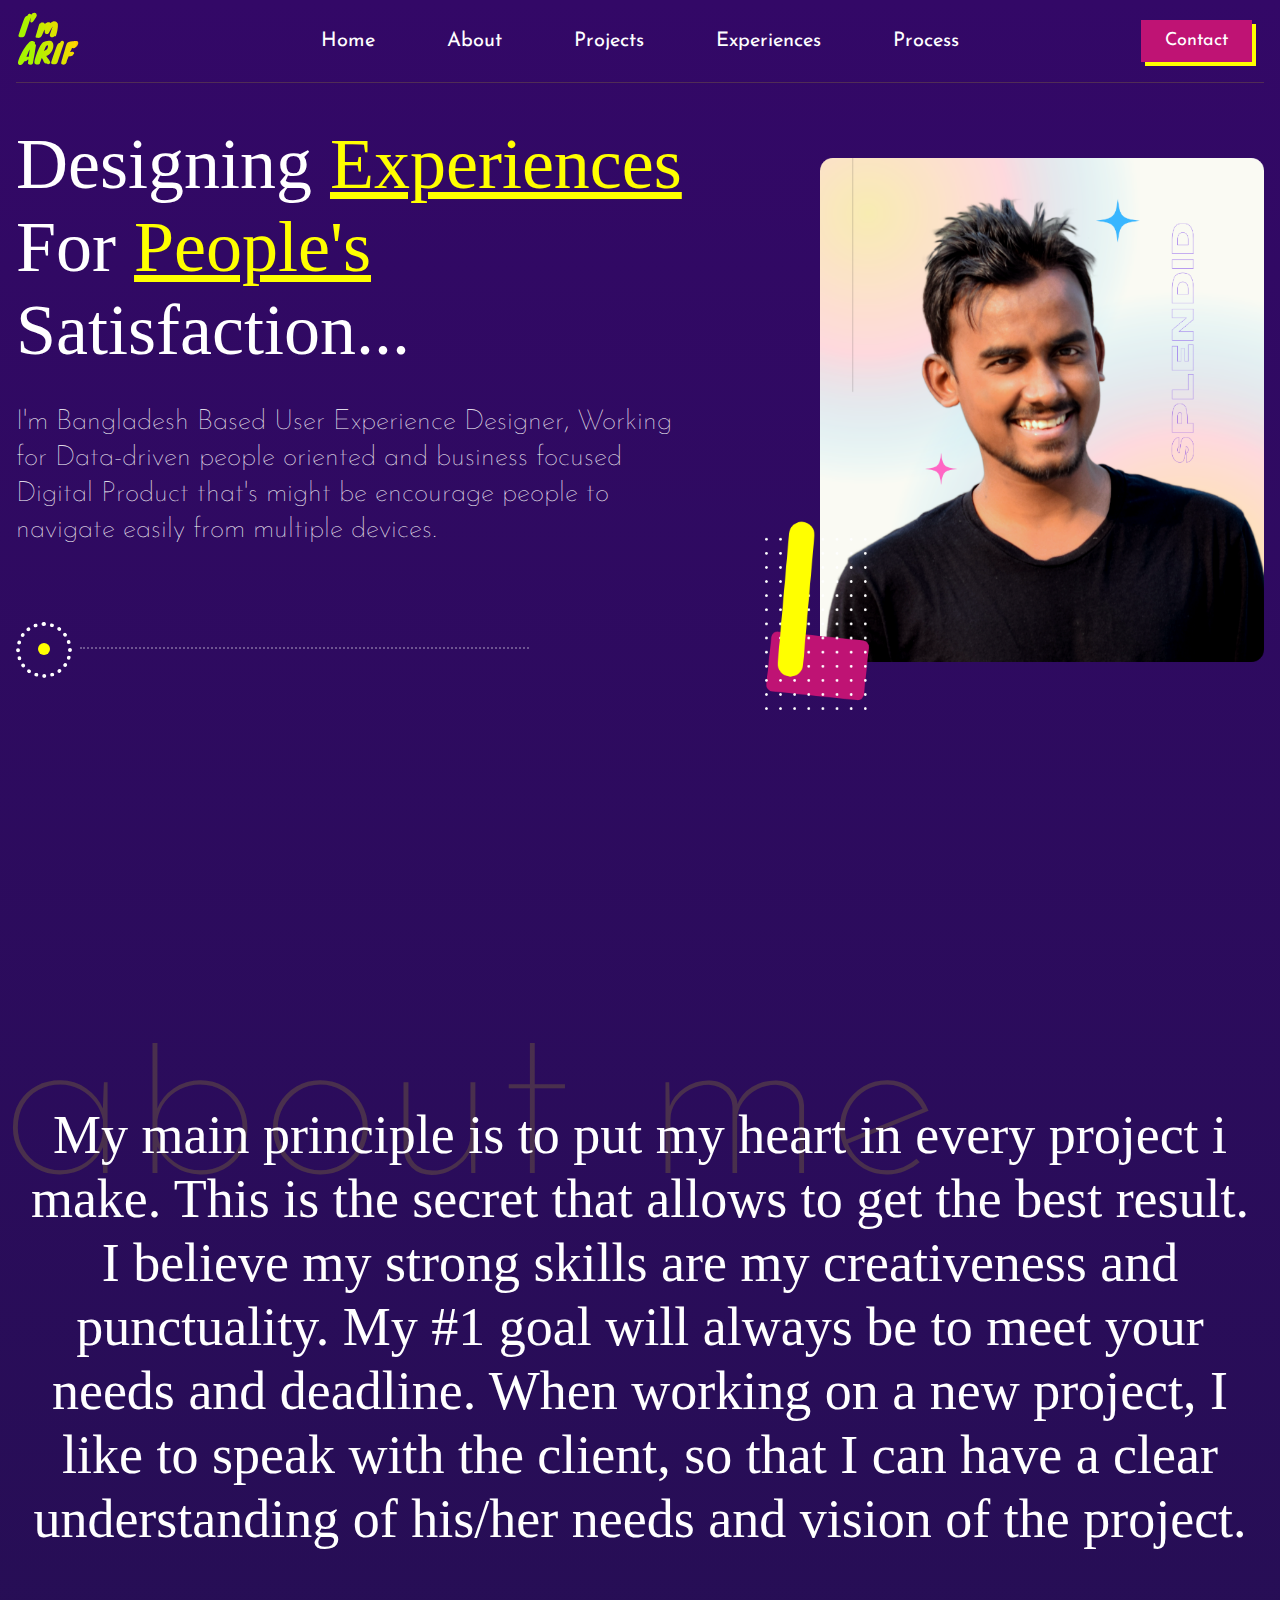
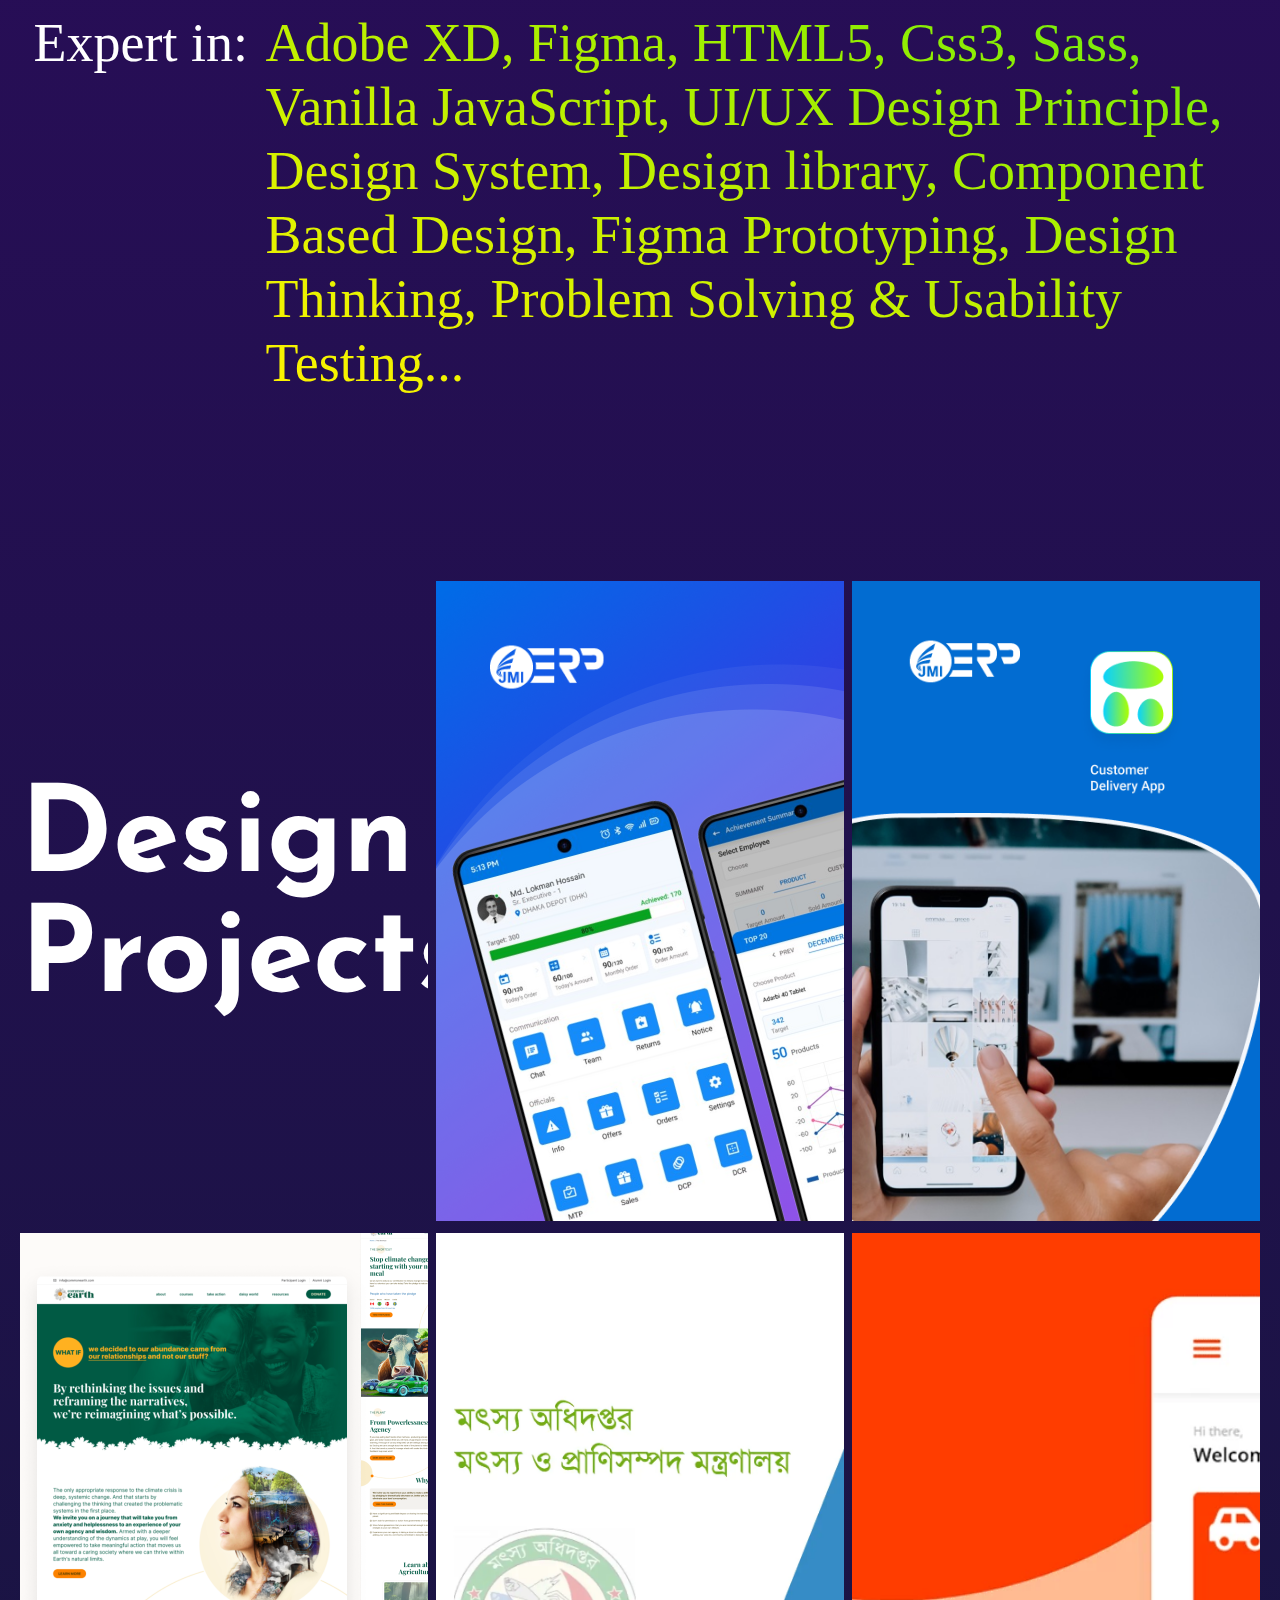
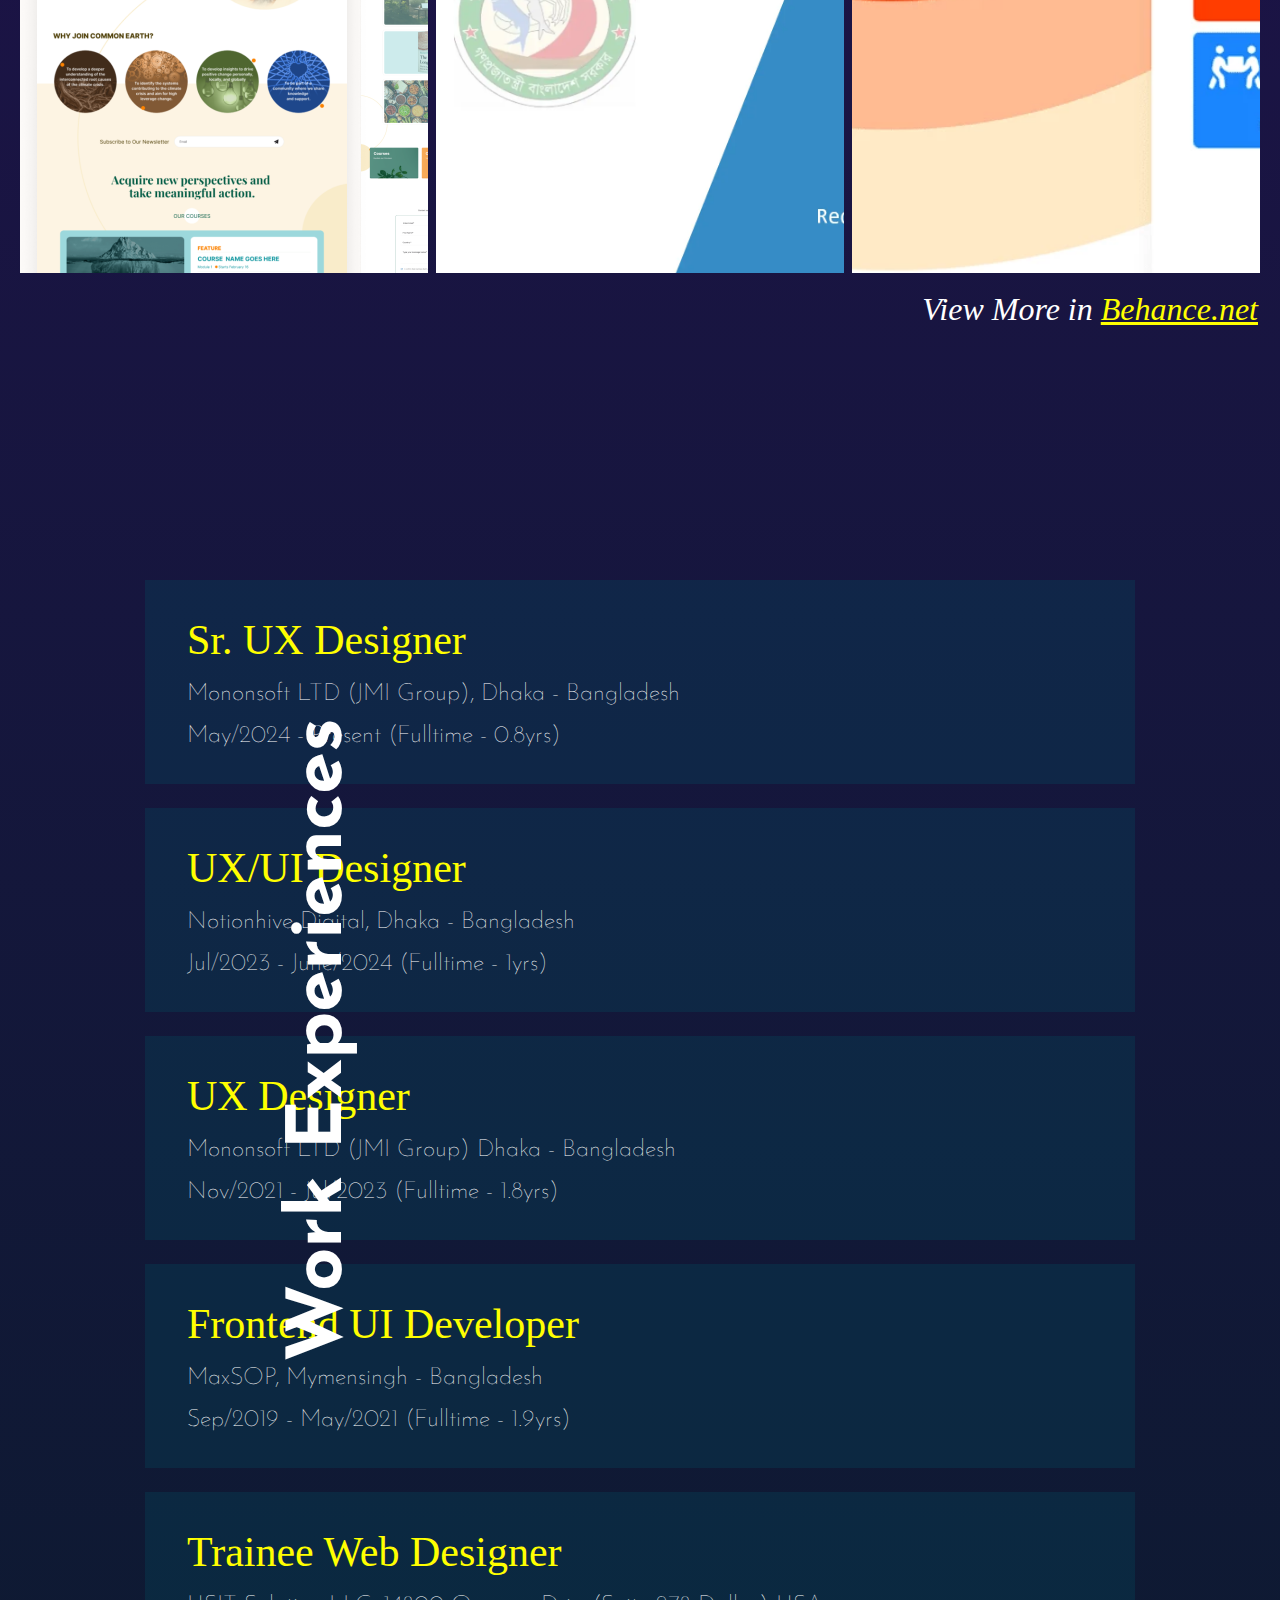
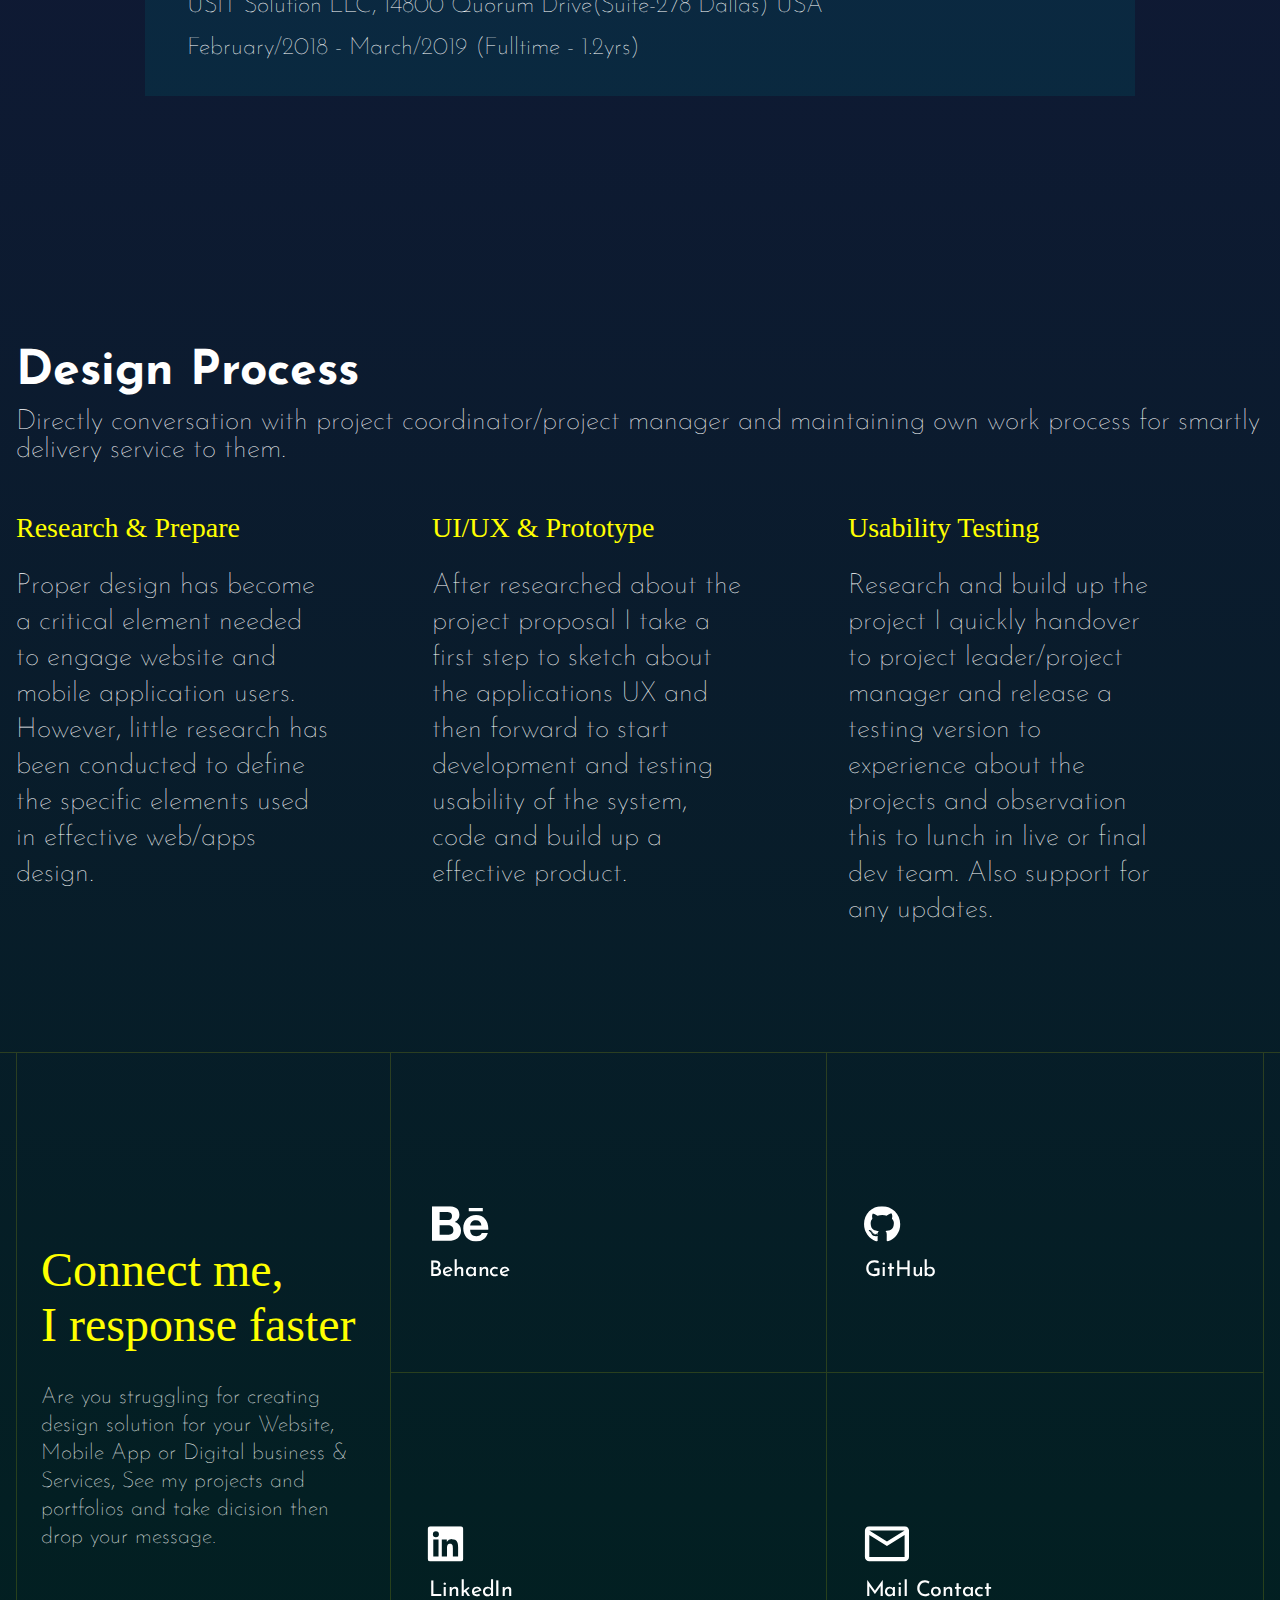
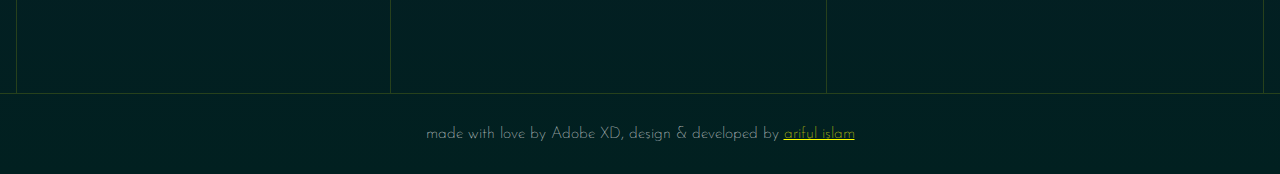
==== commit 4716767a: "Portfolio Update" ====
--- a/index.html
+++ b/index.html
@@ -143,7 +143,7 @@
                                 <source src="./images/case_study/Green-App-Design.mp4" type="video/mp4">
                                 Your browser does not support the video tag.
                             </video> -->
-							<img class="project_cover" src="./images/case_study/JERP COver.png" alt="1">
+							<img class="project_cover" src="./images/case_study/JERP.png" alt="1">
 							<div class="text_overlay">
 								<h6 class="project_title"> JERP Mobile App </h6>
                                 <p class="use_case">
@@ -157,44 +157,47 @@
 						<div class="project_block">
 							<img class="project_cover" src="./images/case_study/JERP App 2.png" alt="2">
 							<div class="text_overlay">
+								<h6 class="project_title"> JERP Medicare Delivery Apps </h6>
+								                                <p class="use_case">
+                                    Saleas and Order Creation With Tracking
+                                </p>
+								<a class="project_link" href="#">View Case Study <span></span> </a>
+							</div>
+						</div>
+					</div>
+				</div>
+				<div class="row_100">
+					<div class="col-33">
+						<div class="project_block">
+							<img class="project_cover" src="./images/case_study/Common-Earth.png" alt="3">
+							<div class="text_overlay">
+								<h6 class="project_title">Common Earth - Website Revamp</h6>
+								<a class="project_link" href="#">View Case Study <span></span> </a>
+							</div>
+						</div>
+					</div>
+					<div class="col-33">
+						<div class="project_block">
+							<img class="project_cover" src="./images/case_study/dof.png" alt="4">
+							<div class="text_overlay">
+								<h6 class="project_title">Phonebook App - <br>Department of Fisheries</h6>
+								<a class="project_link" href="#">View Case Study <span></span> </a>
+							</div>
+						</div>
+					</div>
+					<div class="col-33">
+						<div class="project_block">
+							<img class="project_cover" src="./images/case_study/5.webp" alt="5">
+							<div class="text_overlay">
 								<h6 class="project_title">Students Ph.D. Research Appointment System for Pennsylvania University</h6>
 								<a class="project_link" href="#">View Case Study <span></span> </a>
 							</div>
 						</div>
 					</div>
 				</div>
-				<div class="row_100">
-					<div class="col-33">
-						<div class="project_block">
-							<img class="project_cover" src="./images/case_study/3.webp" alt="3">
-							<div class="text_overlay">
-								<h6 class="project_title">Students Ph.D. Research Appointment System for Pennsylvania University</h6>
-								<a class="project_link" href="#">View Case Study <span></span> </a>
-							</div>
-						</div>
-					</div>
-					<div class="col-33">
-						<div class="project_block">
-							<img class="project_cover" src="./images/case_study/4.webp" alt="4">
-							<div class="text_overlay">
-								<h6 class="project_title">Students Ph.D. Research Appointment System for Pennsylvania University</h6>
-								<a class="project_link" href="#">View Case Study <span></span> </a>
-							</div>
-						</div>
-					</div>
-					<div class="col-33">
-						<div class="project_block">
-							<img class="project_cover" src="./images/case_study/5.webp" alt="5">
-							<div class="text_overlay">
-								<h6 class="project_title">Students Ph.D. Research Appointment System for Pennsylvania University</h6>
-								<a class="project_link" href="#">View Case Study <span></span> </a>
-							</div>
-						</div>
-					</div>
-				</div>
-            </div>
-            <div class="container">
-                <a class="external_link" href="" target="_blank">View More in <span>Behance.net</span></a>
+            </div>
+            <div class="container">
+                <a class="external_link" href="https://www.behance.net/mr-arif" target="_blank">View More in <span>Behance.net</span></a>
             </div>
         </section>
 
--- a/style.min.css
+++ b/style.min.css
@@ -1 +1 @@
-@import"https://fonts.googleapis.com/css2?family=Josefin+Sans:wght@200;300;400;600&display=swap";::-webkit-scrollbar{width:4px;background-color:#005868}::-webkit-scrollbar-track{box-shadow:inset 0 0 5px rgba(0,0,0,0)}::-webkit-scrollbar-thumb{background:#22c3bc;background:linear-gradient(0deg, rgb(34, 195, 188) 0%, rgb(253, 223, 45) 100%)}*{padding:0;margin:0}body #wrapper .container .row_100 .col-100,body #wrapper .container .row_100 .col-90,body #wrapper .container .row_100 .col-80,body #wrapper .container .row_100 .col-70,body #wrapper .container .row_100 .col-60,body #wrapper .container .row_100 .col-50,body #wrapper .container .row_100 .col-40,body #wrapper .container .row_100 .col-33,body #wrapper .container .row_100 .col-30,body #wrapper .container .row_100 .col-20,body #wrapper .container .row_100 .col-10{padding:0;box-sizing:border-box;overflow:hidden;width:100%}body{font-family:serif}body #wrapper{min-height:100vh;position:relative;backdrop-filter:blur(35px);background:#001202;background:linear-gradient(167deg, rgb(0, 18, 2) 0%, rgb(2, 32, 60) 47%, rgb(20, 1, 34) 100%);z-index:1}body #wrapper .container{width:100%;max-width:1600px;padding-left:16px;padding-right:16px;box-sizing:border-box;overflow:hidden;margin:0 auto}@media only screen and (max-width: 1440px){body #wrapper .container .container{max-width:990px}}body #wrapper .container .row_100{width:100%;height:auto;overflow:hidden;box-sizing:border-box;display:flex}body #wrapper .container .row_100 .col-10{max-width:10%}body #wrapper .container .row_100 .col-20{max-width:20%}body #wrapper .container .row_100 .col-30{max-width:30%}body #wrapper .container .row_100 .col-33{max-width:33.333%}body #wrapper .container .row_100 .col-40{max-width:40%}body #wrapper .container .row_100 .col-50{max-width:50%}body #wrapper .container .row_100 .col-60{max-width:60%}body #wrapper .container .row_100 .col-70{max-width:70%}body #wrapper .container .row_100 .col-80{max-width:80%}body #wrapper .container .row_100 .col-90{max-width:90%}body #wrapper .container .row_100 .col-100{max-width:100%}body #wrapper section{height:auto;height:auto;box-sizing:border-box;overflow:hidden}body #wrapper .main_nav{width:100%;padding:12px 0;border-bottom:1px solid rgba(255,255,0,.15)}body #wrapper .main_nav .logo{overflow:hidden}body #wrapper .main_nav .nav_items{padding:0;margin:0;height:100%;display:flex;align-items:center;justify-content:center}body #wrapper .main_nav .nav_items li{display:inline-block;margin:0 12px;padding:16px}body #wrapper .main_nav .nav_items li a{color:#fff;position:relative;text-decoration:none;padding:4px 8px;font-size:20px;font-weight:400;font-family:"Josefin Sans",sans-serif;transition:ease .3s}body #wrapper .main_nav .nav_items li a:hover{color:#ff0}body #wrapper .main_nav .nav_items li a:hover::after{content:"";position:absolute;top:-4px;right:-4px;width:8px;height:8px;border-radius:50%;background-color:#ff0}body #wrapper .main_nav .hire_me_btn{display:flex;width:100%;align-items:center;height:100%;justify-content:end}body #wrapper .main_nav .hire_me_btn a{display:block;color:#fff;font-size:18px;font-family:"Josefin Sans",sans-serif;text-decoration:none;font-weight:400;background-color:#bf1374;padding:12px 24px;position:relative;margin-right:12px}body #wrapper .main_nav .hire_me_btn a::after{position:absolute;content:"";width:100%;height:100%;left:0;top:0;margin-left:4px;margin-top:4px;background-color:#ff0;z-index:-1;transition:ease .3s}body #wrapper .main_nav .hire_me_btn a:hover::after{margin-left:8px;margin-top:8px}body #wrapper .header{position:relative;min-height:100vh;display:flex}body #wrapper .header .header-content{width:100%;height:100%;display:flex;align-items:center}body #wrapper .header .header-content .heading_text{font-size:72px;font-family:inherit;font-weight:lighter;color:#fff}body #wrapper .header .header-content .heading_text .hl_text{color:#ff0;text-decoration:underline}body #wrapper .header .header-content .subheading_text{font-size:28px;font-weight:lighter;font-family:"Josefin Sans",sans-serif;color:#fff;line-height:36px;padding-right:10%;margin:32px 0}body #wrapper .header .header-content .raw_shape{width:100%;height:48px;margin:10% 0;position:relative}body #wrapper .header .header-content .raw_shape span{position:absolute;width:12px;height:12px;top:50%;left:25px;margin-top:-3px;margin-left:-3px;border-radius:50%;background-color:#ff0}body #wrapper .header .header-content .raw_shape::after{content:"";position:absolute;left:0;width:48px;height:48px;border:4px dotted #fff;border-radius:50%;animation:spinInfinite 3s infinite linear forwards;transform:rotate(360)}body #wrapper .header .header-content .raw_shape::before{content:"";position:absolute;left:64px;top:50%;border-bottom:2px dotted #fff;width:60%;margin-top:1px;opacity:.3}@keyframes spinInfinite{from{transform:rotate(0deg)}to{transform:rotate(360deg)}}body #wrapper .header .header-image{width:100%;padding:15% 0;transition:ease .3s}body #wrapper .header .header-image img{width:100%;height:auto;display:block}body #wrapper .header .header-image:hover{transform:scale(0.95) skew(-0.01turn, 5deg);user-select:none}body #wrapper .about{padding:60px 0}body #wrapper .about .container{position:relative}body #wrapper .about .container .about_heading{font-size:240px;font-family:"Josefin Sans",sans-serif;font-weight:lighter;line-height:180px;color:rgba(255,255,0,.15);position:absolute;top:-20px;left:0;z-index:-9}body #wrapper .about .about_me_typo{font-size:54px;font-weight:lighter;color:#fff;font-family:serif;text-align:center;line-height:64px;margin:0 auto;padding-top:60px;max-width:1290px}body #wrapper .about .about_me_typo .skills{display:block;text-align:left;color:#ff0;text-decoration:underline;background-image:linear-gradient(to right top, #fff300, #dff200, #bdf000, #96ee00, #67eb12);background-clip:text;-webkit-background-clip:text;text-fill-color:rgba(0,0,0,0);-webkit-text-fill-color:rgba(0,0,0,0)}body #wrapper .projects{padding:120px 0}body #wrapper .projects .project_block{width:98%;height:640px;margin:6px auto;box-sizing:border-box;overflow:hidden;position:relative;border-radius:16px}body #wrapper .projects .project_block .area_title{height:100%;overflow:hidden;display:flex;align-items:center}body #wrapper .projects .project_block .area_title h1{margin:0;font-size:120px;font-weight:bold;font-family:"Josefin Sans",sans-serif;color:#fff}body #wrapper .projects .project_block .project_cover{display:block;object-fit:cover;object-position:left bottom;width:100%;height:100%;transition:ease .5s}body #wrapper .projects .project_block .text_overlay{position:absolute;left:0;bottom:0;width:100%;height:auto;z-index:9;box-sizing:border-box;padding:24px;transform:translateY(100%);transition:ease .7s}body #wrapper .projects .project_block .text_overlay .project_title{font-size:28px;font-weight:lighter;color:#fff;margin:12px 0}body #wrapper .projects .project_block .text_overlay .use_case{font-size:16px;color:#fff;font-family:"Josefin Sans",sans-serif;font-weight:lighter}body #wrapper .projects .project_block .text_overlay .project_link{color:#ff0;font-size:42px;font-weight:lighter;text-decoration:none;display:block;margin:24px 0;position:relative}body #wrapper .projects .project_block .text_overlay .project_link span{position:absolute;width:24px;height:1px;background-color:#ff0;top:50%;right:0;transition:ease .3s}body #wrapper .projects .project_block .text_overlay .project_link:hover span{width:48px}body #wrapper .projects .project_block:hover .project_cover{filter:blur(70px) opacity(0.5);object-position:center}body #wrapper .projects .project_block:hover .text_overlay{transform:translateY(0)}body #wrapper .projects .external_link{display:block;text-align:right;padding:12px 6px;font-size:32px;font-family:serif;font-style:italic;text-decoration:none;color:#fff;transition:ease .3s}body #wrapper .projects .external_link span{text-decoration:underline;color:#ff0}body #wrapper .projects .external_link:hover{padding-right:0px}body #wrapper .design_process{padding:120px 0;display:flex;align-items:center}body #wrapper .design_process .container .glass_backg .heading_row{display:block;width:100%}body #wrapper .design_process .container .glass_backg .heading_row .title{font-size:48px;color:#fff;font-family:"Josefin Sans",sans-serif;margin:12px 0;display:block;width:100%}body #wrapper .design_process .container .glass_backg .heading_row .text_info{display:block;width:100%;font-size:28px;font-family:"Josefin Sans",sans-serif;color:#fff;font-weight:lighter}body #wrapper .design_process .container .glass_backg .div-box{width:100%;height:420px;position:relative}body #wrapper .design_process .container .glass_backg .div-box .process_type{margin:24px 0;margin-top:48px;font-size:28px;font-weight:lighter;font-family:serif;color:#ff0}body #wrapper .design_process .container .glass_backg .div-box .process_brief{margin:0;display:block;padding-right:25%;font-size:28px;line-height:36px;font-family:"Josefin Sans",sans-serif;font-weight:lighter;color:#fff;padding-bottom:24px}body #wrapper .work_experiences{position:relative}body #wrapper .work_experiences .exp_title{font-size:76px;font-family:"Josefin Sans",sans-serif;color:#fff;display:block;position:absolute;transform:rotate(-90deg);top:40%;left:0}body #wrapper .work_experiences .experience_card{width:100%;max-width:990px;margin:120px auto}body #wrapper .work_experiences .experience_card .item{margin:0 auto;transition:ease .3s;background-color:rgba(255,255,0,.1);padding:24px 42px;margin:16px 0;border-radius:16px}body #wrapper .work_experiences .experience_card .item .duration{font-family:"Josefin Sans",sans-serif;font-size:28px;font-weight:lighter;color:#fff;margin:12px 0}body #wrapper .work_experiences .experience_card .item .title{margin:12px 0;font-size:42px;line-height:64px;font-family:serif;font-weight:lighter;color:#ff0}body #wrapper .work_experiences .experience_card .item .label{margin:0;color:#fff;font-family:"Josefin Sans",sans-serif;font-size:24px;line-height:36px;font-weight:lighter;margin:12px 0}body #wrapper .work_experiences .experience_card .item:hover{transform:translate(3px, -3px);user-select:none}body #wrapper .main_footer{border:1px solid rgba(255,255,0,.15);border-left:0;border-right:0}body #wrapper .main_footer .content_contact{height:100%;border-left:1px solid rgba(255,255,0,.15);display:flex;align-items:center;padding:24px}body #wrapper .main_footer .content_contact .title_txt{font-size:48px;color:#ff0;font-weight:lighter;margin-bottom:32px}body #wrapper .main_footer .content_contact .info_txt{font-size:22px;line-height:28px;color:#fff;font-family:"Josefin Sans",sans-serif;font-weight:lighter}body #wrapper .main_footer .social-content{border-left:1px solid rgba(255,255,0,.15);border-right:1px solid rgba(255,255,0,.15);height:100%;display:flex;flex-wrap:wrap}body #wrapper .main_footer .social-content .nav{width:50%;height:320px;border:1px solid rgba(255,255,0,.15);box-sizing:border-box;padding:2px}body #wrapper .main_footer .social-content .nav:nth-child(1){border-left:0;border-top:0}body #wrapper .main_footer .social-content .nav:nth-child(2){border-left:0;border-top:0;border-right:0}body #wrapper .main_footer .social-content .nav:nth-child(3){border:0;border-right:inherit}body #wrapper .main_footer .social-content .nav:nth-child(4){border:0}body #wrapper .main_footer .social-content .nav a{display:block;width:100%;height:100%;padding:24px;box-sizing:border-box;transform:scale(0.98);transition:ease .3s;padding-top:35%;font-size:22px;font-family:"Josefin Sans",sans-serif;text-decoration:none;color:#fff;position:relative}body #wrapper .main_footer .social-content .nav a svg{height:36px}body #wrapper .main_footer .social-content .nav a span{display:block;padding-left:8px;margin-top:12px}body #wrapper .main_footer .social-content .nav a .imp_text{position:absolute;font-size:28px;font-family:serif;top:12px;right:12px;color:#bf1374;font-size:24px;opacity:0}body #wrapper .main_footer .social-content .nav a:hover{transform:scale(1);background-color:hsla(0,0%,100%,.05)}body #wrapper .main_footer .social-content .nav a:hover .imp_text{color:#bf1374;opacity:1}body #wrapper .copyright_text{width:100%;display:block}body #wrapper .copyright_text .text_label{display:block;margin:0;padding:32px;text-align:center;color:#fff;font-family:"Josefin Sans",sans-serif;font-size:16px;font-weight:lighter}body #wrapper .copyright_text .text_label a{color:#ff0}body .section_el{position:fixed;left:0;top:0;width:100%;height:100%;overflow:hidden;z-index:-1}body .section_el .header_el{height:50%;margin-left:10%;margin-top:10%}.sidepanle_data{position:fixed;top:0;right:0;width:100%;max-width:1280px;height:auto;min-height:100vh;overflow-y:auto;background-color:hsla(0,0%,100%,.75);box-sizing:border-box;z-index:9;padding:24px;backdrop-filter:blur(50px)}/*# sourceMappingURL=style.min.css.map */
+@import"https://fonts.googleapis.com/css2?family=Josefin+Sans:wght@200;300;400;600&display=swap";::-webkit-scrollbar{width:4px;background-color:#005868}::-webkit-scrollbar-track{box-shadow:inset 0 0 5px rgba(0,0,0,0)}::-webkit-scrollbar-thumb{background:#22c3bc;background:linear-gradient(0deg, rgb(34, 195, 188) 0%, rgb(253, 223, 45) 100%)}*{padding:0;margin:0}body #wrapper .container .row_100 .col-100,body #wrapper .container .row_100 .col-90,body #wrapper .container .row_100 .col-80,body #wrapper .container .row_100 .col-70,body #wrapper .container .row_100 .col-60,body #wrapper .container .row_100 .col-50,body #wrapper .container .row_100 .col-40,body #wrapper .container .row_100 .col-33,body #wrapper .container .row_100 .col-30,body #wrapper .container .row_100 .col-20,body #wrapper .container .row_100 .col-10{padding:0;box-sizing:border-box;overflow:hidden;width:100%}body{font-family:serif}body #wrapper{min-height:100vh;position:relative;backdrop-filter:blur(35px);background-image:linear-gradient(to top, #012020 0%, #330867 100%);z-index:1}body #wrapper .container{width:100%;max-width:1600px;padding-left:16px;padding-right:16px;box-sizing:border-box;overflow:hidden;margin:0 auto}@media only screen and (max-width: 1440px){body #wrapper .container .container{max-width:990px}}body #wrapper .container .row_100{width:100%;height:auto;overflow:hidden;box-sizing:border-box;display:flex}body #wrapper .container .row_100 .col-10{max-width:10%}body #wrapper .container .row_100 .col-20{max-width:20%}body #wrapper .container .row_100 .col-30{max-width:30%}body #wrapper .container .row_100 .col-33{max-width:33.333%}body #wrapper .container .row_100 .col-40{max-width:40%}body #wrapper .container .row_100 .col-50{max-width:50%}body #wrapper .container .row_100 .col-60{max-width:60%}body #wrapper .container .row_100 .col-70{max-width:70%}body #wrapper .container .row_100 .col-80{max-width:80%}body #wrapper .container .row_100 .col-90{max-width:90%}body #wrapper .container .row_100 .col-100{max-width:100%}body #wrapper section{height:auto;height:auto;box-sizing:border-box;overflow:hidden}body #wrapper .main_nav{width:100%;padding:12px 0;border-bottom:1px solid rgba(255,255,0,.15)}body #wrapper .main_nav .logo{overflow:hidden}body #wrapper .main_nav .nav_items{padding:0;margin:0;height:100%;display:flex;align-items:center;justify-content:center}body #wrapper .main_nav .nav_items li{display:inline-block;margin:0 12px;padding:16px}body #wrapper .main_nav .nav_items li a{color:#fff;position:relative;text-decoration:none;padding:4px 8px;font-size:20px;font-weight:400;font-family:"Josefin Sans",sans-serif;transition:ease .3s}body #wrapper .main_nav .nav_items li a:hover{color:#ff0}body #wrapper .main_nav .nav_items li a:hover::after{content:"";position:absolute;top:-4px;right:-4px;width:8px;height:8px;border-radius:50%;background-color:#ff0}body #wrapper .main_nav .hire_me_btn{display:flex;width:100%;align-items:center;height:100%;justify-content:end}body #wrapper .main_nav .hire_me_btn a{display:block;color:#fff;font-size:18px;font-family:"Josefin Sans",sans-serif;text-decoration:none;font-weight:400;background-color:#bf1374;padding:12px 24px;position:relative;margin-right:12px}body #wrapper .main_nav .hire_me_btn a::after{position:absolute;content:"";width:100%;height:100%;left:0;top:0;margin-left:4px;margin-top:4px;background-color:#ff0;z-index:-1;transition:ease .3s}body #wrapper .main_nav .hire_me_btn a:hover::after{margin-left:8px;margin-top:8px}body #wrapper .header{position:relative;min-height:100vh;display:flex}body #wrapper .header .header-content{width:100%;height:100%;display:flex;align-items:center}body #wrapper .header .header-content .heading_text{font-size:72px;font-family:inherit;font-weight:lighter;color:#fff}body #wrapper .header .header-content .heading_text .hl_text{color:#ff0;text-decoration:underline}body #wrapper .header .header-content .subheading_text{font-size:28px;font-weight:lighter;font-family:"Josefin Sans",sans-serif;color:#fff;line-height:36px;padding-right:10%;margin:32px 0}body #wrapper .header .header-content .raw_shape{width:100%;height:48px;margin:10% 0;position:relative}body #wrapper .header .header-content .raw_shape span{position:absolute;width:12px;height:12px;top:50%;left:25px;margin-top:-3px;margin-left:-3px;border-radius:50%;background-color:#ff0}body #wrapper .header .header-content .raw_shape::after{content:"";position:absolute;left:0;width:48px;height:48px;border:4px dotted #fff;border-radius:50%;animation:spinInfinite 3s infinite linear forwards;transform:rotate(360)}body #wrapper .header .header-content .raw_shape::before{content:"";position:absolute;left:64px;top:50%;border-bottom:2px dotted #fff;width:60%;margin-top:1px;opacity:.3}@keyframes spinInfinite{from{transform:rotate(0deg)}to{transform:rotate(360deg)}}body #wrapper .header .header-image{width:100%;padding:15% 0;transition:ease .3s}body #wrapper .header .header-image img{width:100%;height:auto;display:block}body #wrapper .header .header-image:hover{transform:scale(0.95) skew(-0.01turn, 5deg);user-select:none}body #wrapper .about{padding:60px 0}body #wrapper .about .container{position:relative}body #wrapper .about .container .about_heading{font-size:240px;font-family:"Josefin Sans",sans-serif;font-weight:lighter;line-height:180px;color:rgba(255,255,0,.15);position:absolute;top:-20px;left:0;z-index:-9}body #wrapper .about .about_me_typo{font-size:54px;font-weight:lighter;color:#fff;font-family:serif;text-align:center;line-height:64px;margin:0 auto;padding-top:60px;max-width:1290px}body #wrapper .about .about_me_typo .skills{display:block;text-align:left;color:#ff0;text-decoration:underline;background-image:linear-gradient(to right top, #fff300, #dff200, #bdf000, #96ee00, #67eb12);background-clip:text;-webkit-background-clip:text;text-fill-color:rgba(0,0,0,0);-webkit-text-fill-color:rgba(0,0,0,0)}body #wrapper .projects{padding:120px 0}body #wrapper .projects .project_block{width:98%;height:640px;margin:6px auto;box-sizing:border-box;overflow:hidden;position:relative}body #wrapper .projects .project_block .area_title{height:100%;overflow:hidden;display:flex;align-items:center}body #wrapper .projects .project_block .area_title h1{margin:0;font-size:120px;font-weight:bold;font-family:"Josefin Sans",sans-serif;color:#fff}body #wrapper .projects .project_block .project_cover{display:block;object-fit:cover;object-position:left bottom;width:100%;height:100%;transition:ease .5s}body #wrapper .projects .project_block .text_overlay{position:absolute;left:0;bottom:0;width:100%;height:auto;z-index:9;box-sizing:border-box;padding:24px;transform:translateY(100%);transition:ease .7s}body #wrapper .projects .project_block .text_overlay .project_title{font-size:32px;font-weight:lighter;color:#fff;margin:12px 0}body #wrapper .projects .project_block .text_overlay .use_case{font-size:16px;color:#fff;font-family:"Josefin Sans",sans-serif;font-weight:lighter}body #wrapper .projects .project_block .text_overlay .project_link{color:#ff0;font-size:36px;font-weight:400;text-decoration:none;display:block;margin:24px 0;position:relative}body #wrapper .projects .project_block .text_overlay .project_link span{position:absolute;width:64px;height:1px;background-color:#ff0;top:55%;right:5%;transition:ease .3s}body #wrapper .projects .project_block .text_overlay .project_link:hover span{width:120px}body #wrapper .projects .project_block:hover .project_cover{filter:blur(70px) opacity(0.5);object-position:center}body #wrapper .projects .project_block:hover .text_overlay{transform:translateY(0)}body #wrapper .projects .external_link{display:block;text-align:right;padding:12px 6px;font-size:32px;font-family:serif;font-style:italic;text-decoration:none;color:#fff;transition:ease .3s}body #wrapper .projects .external_link span{text-decoration:underline;color:#ff0}body #wrapper .projects .external_link:hover{padding-right:0px}body #wrapper .design_process{padding:120px 0;display:flex;align-items:center}body #wrapper .design_process .container .glass_backg .heading_row{display:block;width:100%}body #wrapper .design_process .container .glass_backg .heading_row .title{font-size:48px;color:#fff;font-family:"Josefin Sans",sans-serif;margin:12px 0;display:block;width:100%}body #wrapper .design_process .container .glass_backg .heading_row .text_info{display:block;width:100%;font-size:28px;font-family:"Josefin Sans",sans-serif;color:#fff;font-weight:lighter}body #wrapper .design_process .container .glass_backg .div-box{width:100%;height:420px;position:relative}body #wrapper .design_process .container .glass_backg .div-box .process_type{margin:24px 0;margin-top:48px;font-size:28px;font-weight:lighter;font-family:serif;color:#ff0}body #wrapper .design_process .container .glass_backg .div-box .process_brief{margin:0;display:block;padding-right:25%;font-size:28px;line-height:36px;font-family:"Josefin Sans",sans-serif;font-weight:lighter;color:#fff;padding-bottom:24px}body #wrapper .work_experiences{position:relative}body #wrapper .work_experiences .exp_title{font-size:76px;font-family:"Josefin Sans",sans-serif;color:#fff;display:block;position:absolute;transform:rotate(-90deg);top:40%;left:0}body #wrapper .work_experiences .experience_card{width:100%;max-width:990px;margin:120px auto}body #wrapper .work_experiences .experience_card .item{margin:0 auto;transition:ease .3s;background-color:rgba(0,88,104,.25);padding:24px 42px;margin:24px 0}body #wrapper .work_experiences .experience_card .item .title{margin:12px 0;font-size:42px;line-height:48px;font-family:serif;font-weight:lighter;color:#ff0}body #wrapper .work_experiences .experience_card .item .duration{font-family:"Josefin Sans",sans-serif;font-size:24px;font-weight:lighter;color:#fff;margin:12px 0}body #wrapper .work_experiences .experience_card .item .label{margin:0;color:#fff;font-family:"Josefin Sans",sans-serif;font-size:24px;line-height:36px;font-weight:lighter;margin:12px 0}body #wrapper .work_experiences .experience_card .item:hover{transform:translate(3px, -3px);user-select:none}body #wrapper .main_footer{border:1px solid rgba(255,255,0,.15);border-left:0;border-right:0}body #wrapper .main_footer .content_contact{height:100%;border-left:1px solid rgba(255,255,0,.15);display:flex;align-items:center;padding:24px}body #wrapper .main_footer .content_contact .title_txt{font-size:48px;color:#ff0;font-weight:lighter;margin-bottom:32px}body #wrapper .main_footer .content_contact .info_txt{font-size:22px;line-height:28px;color:#fff;font-family:"Josefin Sans",sans-serif;font-weight:lighter}body #wrapper .main_footer .social-content{border-left:1px solid rgba(255,255,0,.15);border-right:1px solid rgba(255,255,0,.15);height:100%;display:flex;flex-wrap:wrap}body #wrapper .main_footer .social-content .nav{width:50%;height:320px;border:1px solid rgba(255,255,0,.15);box-sizing:border-box;padding:2px}body #wrapper .main_footer .social-content .nav:nth-child(1){border-left:0;border-top:0}body #wrapper .main_footer .social-content .nav:nth-child(2){border-left:0;border-top:0;border-right:0}body #wrapper .main_footer .social-content .nav:nth-child(3){border:0;border-right:inherit}body #wrapper .main_footer .social-content .nav:nth-child(4){border:0}body #wrapper .main_footer .social-content .nav a{display:block;width:100%;height:100%;padding:24px;box-sizing:border-box;transform:scale(0.98);transition:ease .3s;padding-top:35%;font-size:22px;font-family:"Josefin Sans",sans-serif;text-decoration:none;color:#fff;position:relative}body #wrapper .main_footer .social-content .nav a svg{height:36px}body #wrapper .main_footer .social-content .nav a span{display:block;padding-left:8px;margin-top:12px}body #wrapper .main_footer .social-content .nav a .imp_text{position:absolute;font-size:28px;font-family:serif;top:12px;right:12px;color:#bf1374;font-size:24px;opacity:0}body #wrapper .main_footer .social-content .nav a:hover{transform:scale(1);background-color:hsla(0,0%,100%,.15)}body #wrapper .main_footer .social-content .nav a:hover .imp_text{color:#ff0;opacity:1}body #wrapper .copyright_text{width:100%;display:block}body #wrapper .copyright_text .text_label{display:block;margin:0;padding:32px;text-align:center;color:#fff;font-family:"Josefin Sans",sans-serif;font-size:16px;font-weight:lighter}body #wrapper .copyright_text .text_label a{color:#ff0}body .section_el{position:fixed;left:0;top:0;width:100%;height:100%;overflow:hidden;z-index:-1}body .section_el .header_el{height:50%;margin-left:10%;margin-top:10%}.sidepanle_data{position:fixed;top:0;right:0;width:100%;max-width:1280px;height:auto;min-height:100vh;overflow-y:auto;background-color:hsla(0,0%,100%,.75);box-sizing:border-box;z-index:9;padding:24px;backdrop-filter:blur(50px)}/*# sourceMappingURL=style.min.css.map */
